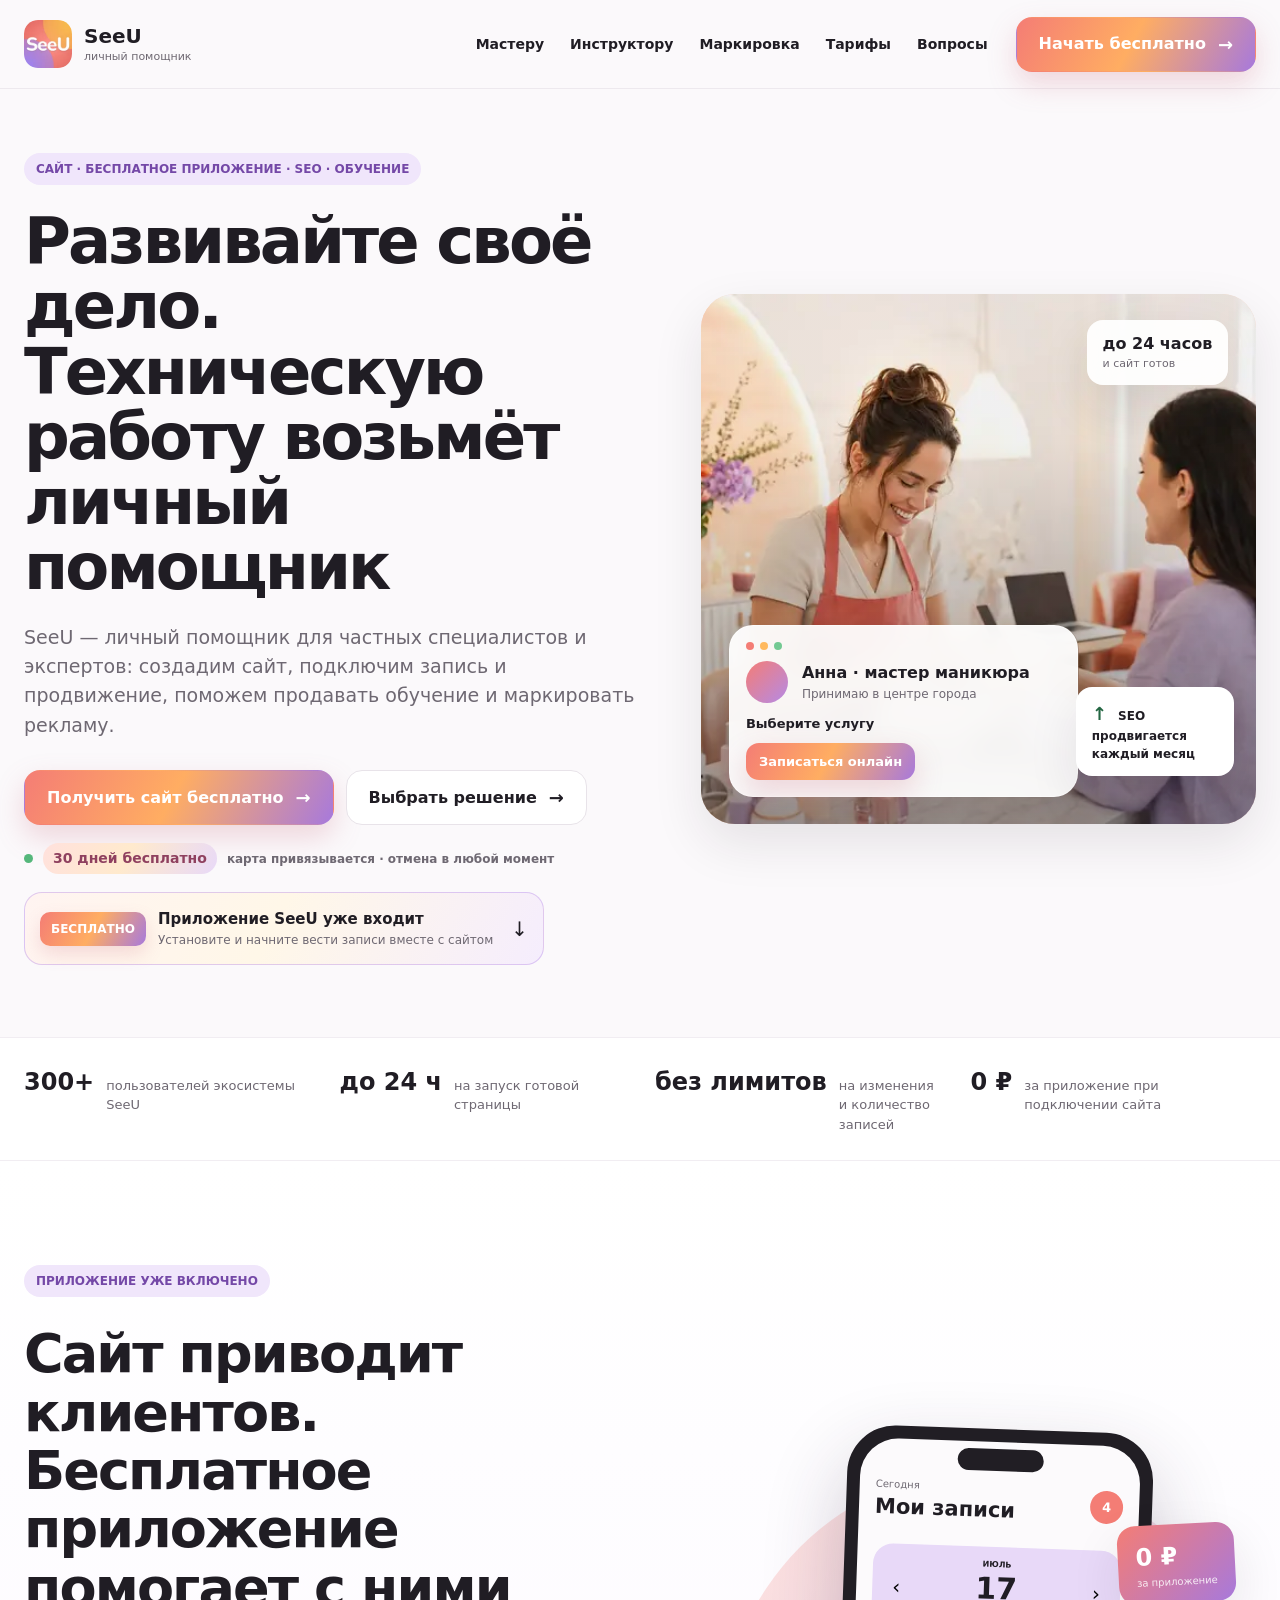
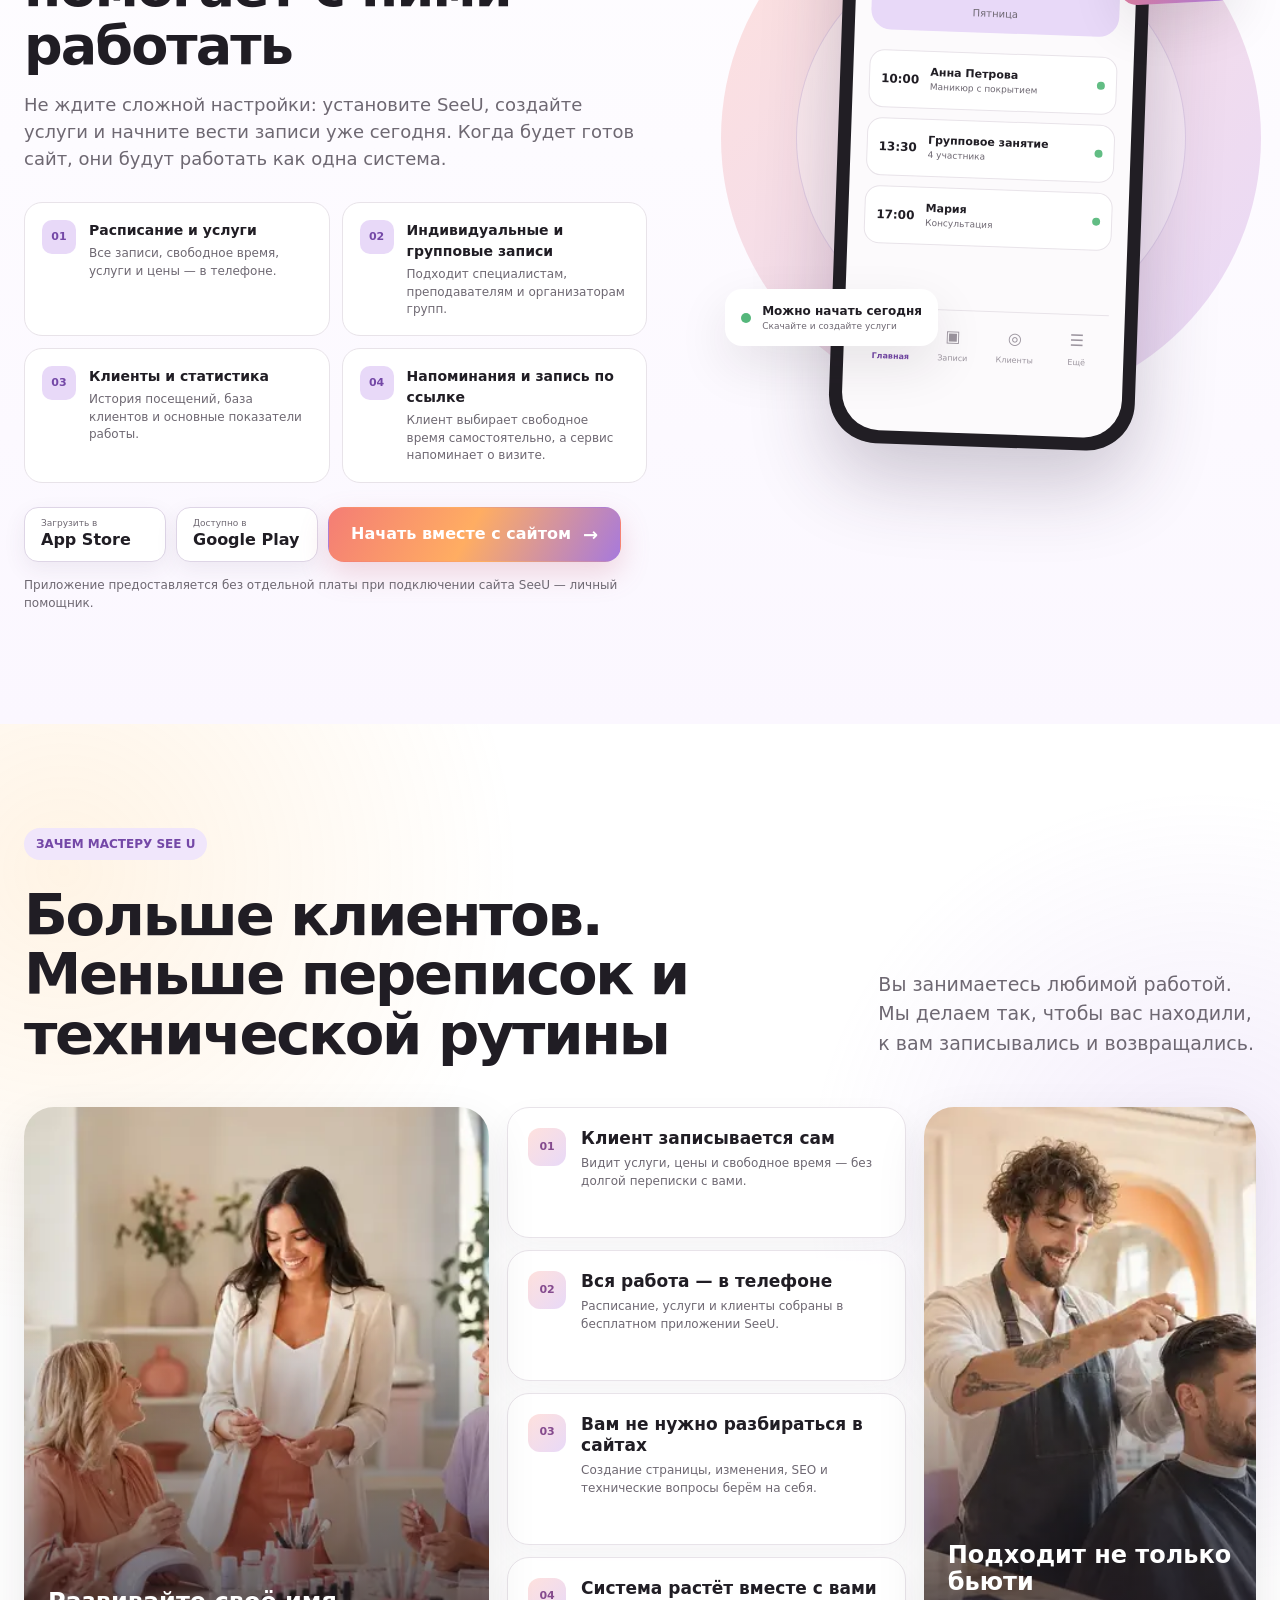
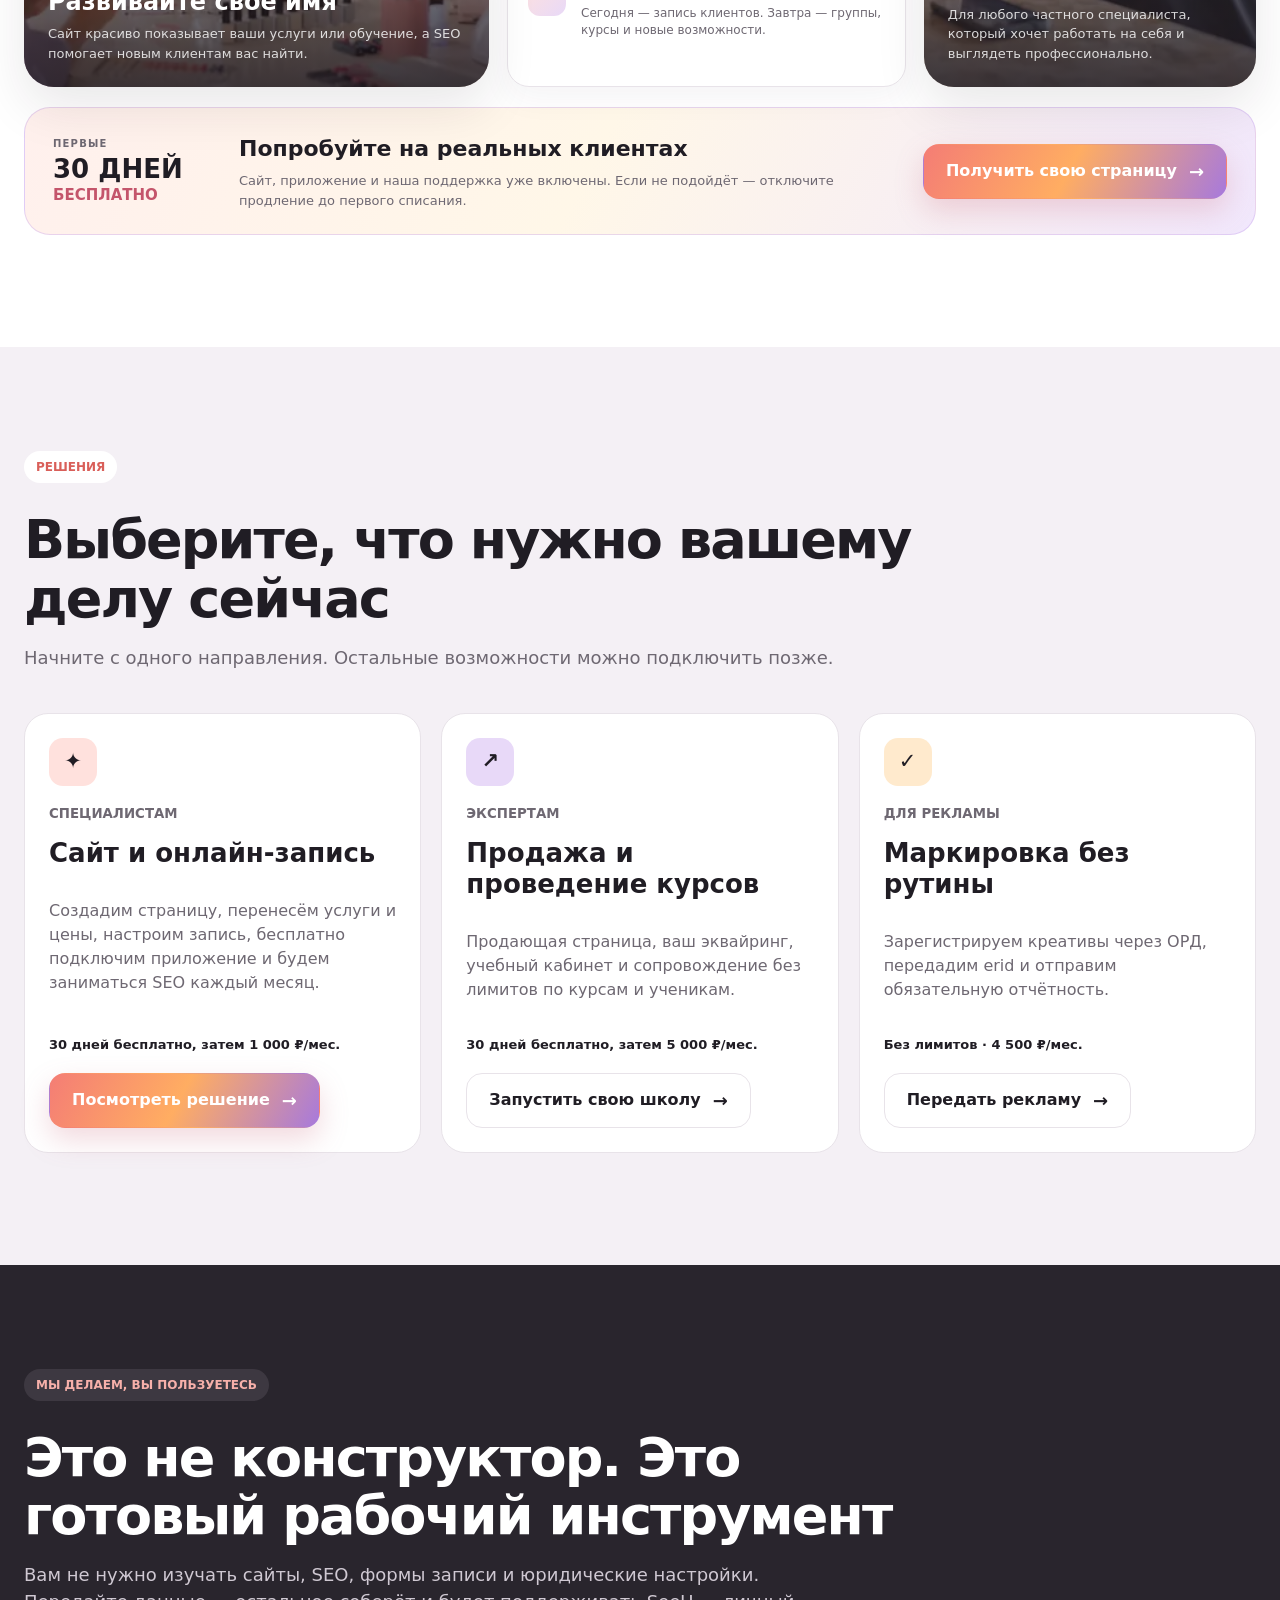
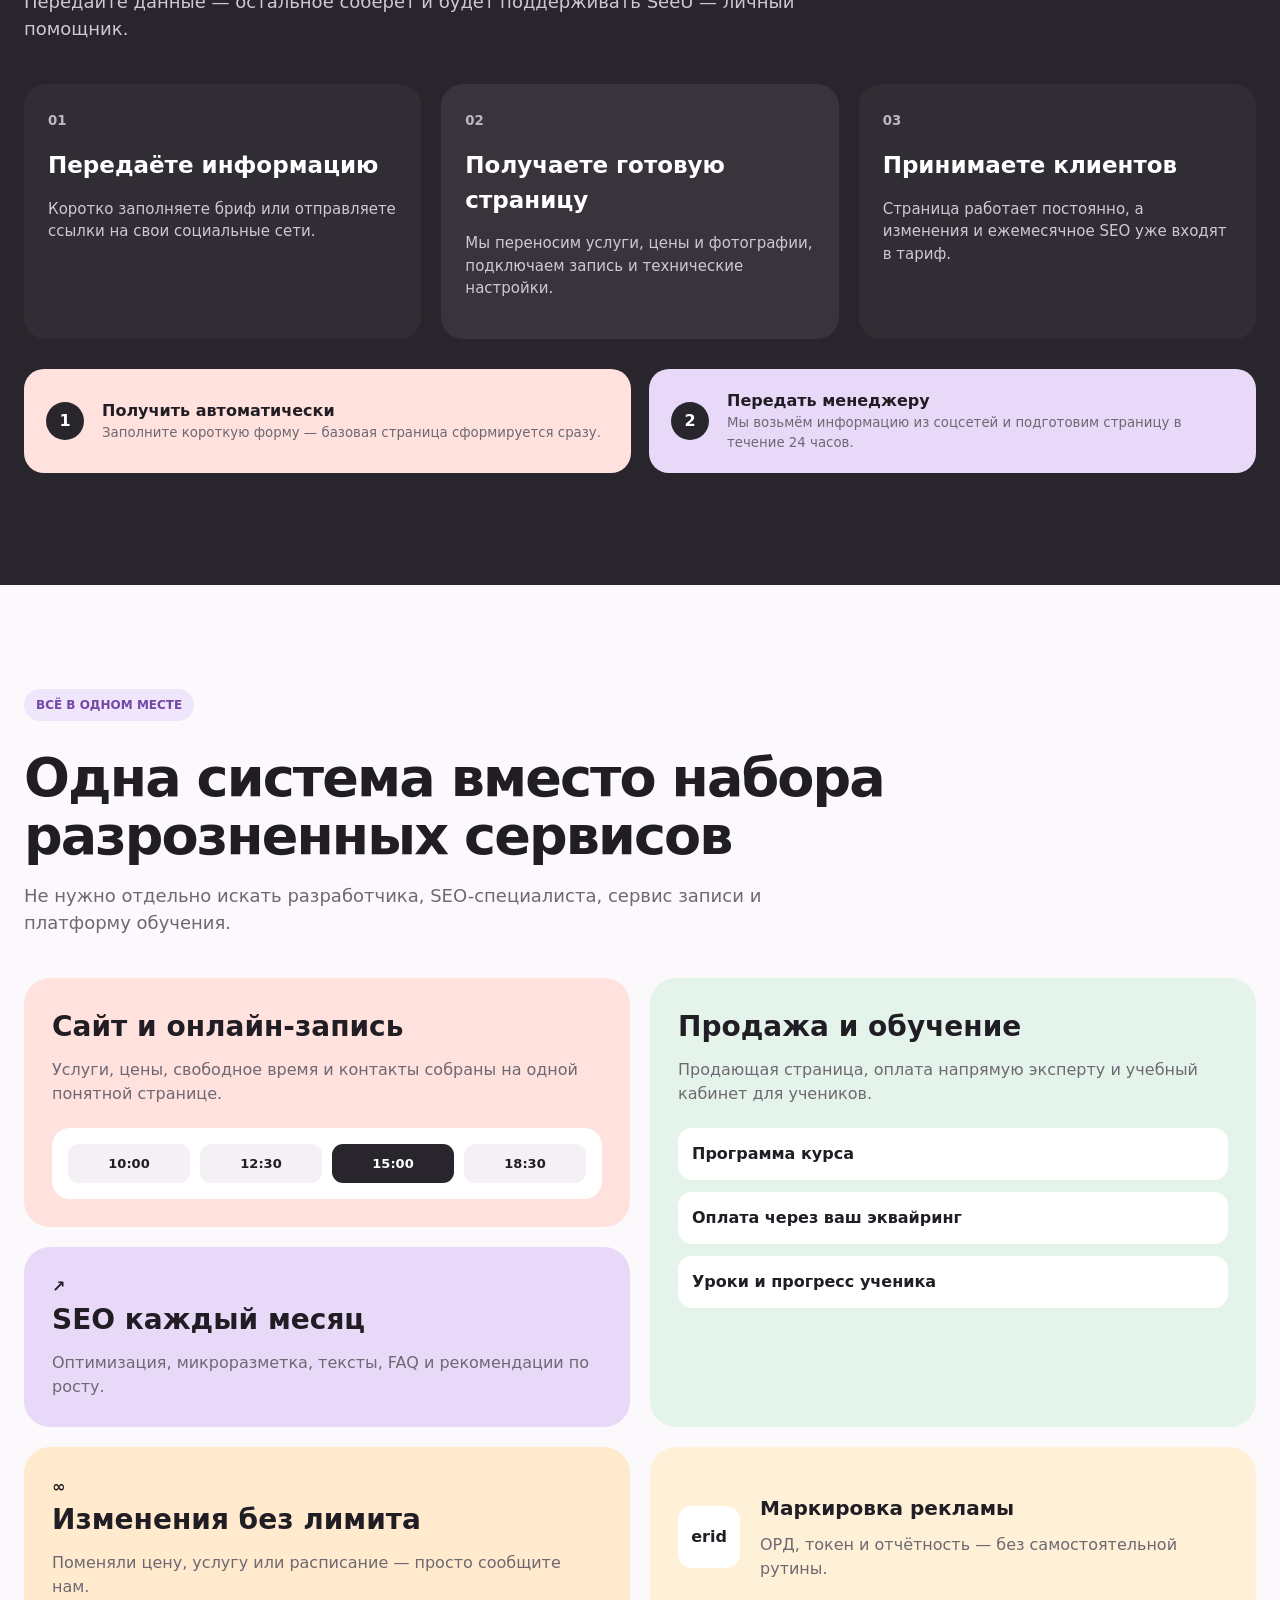
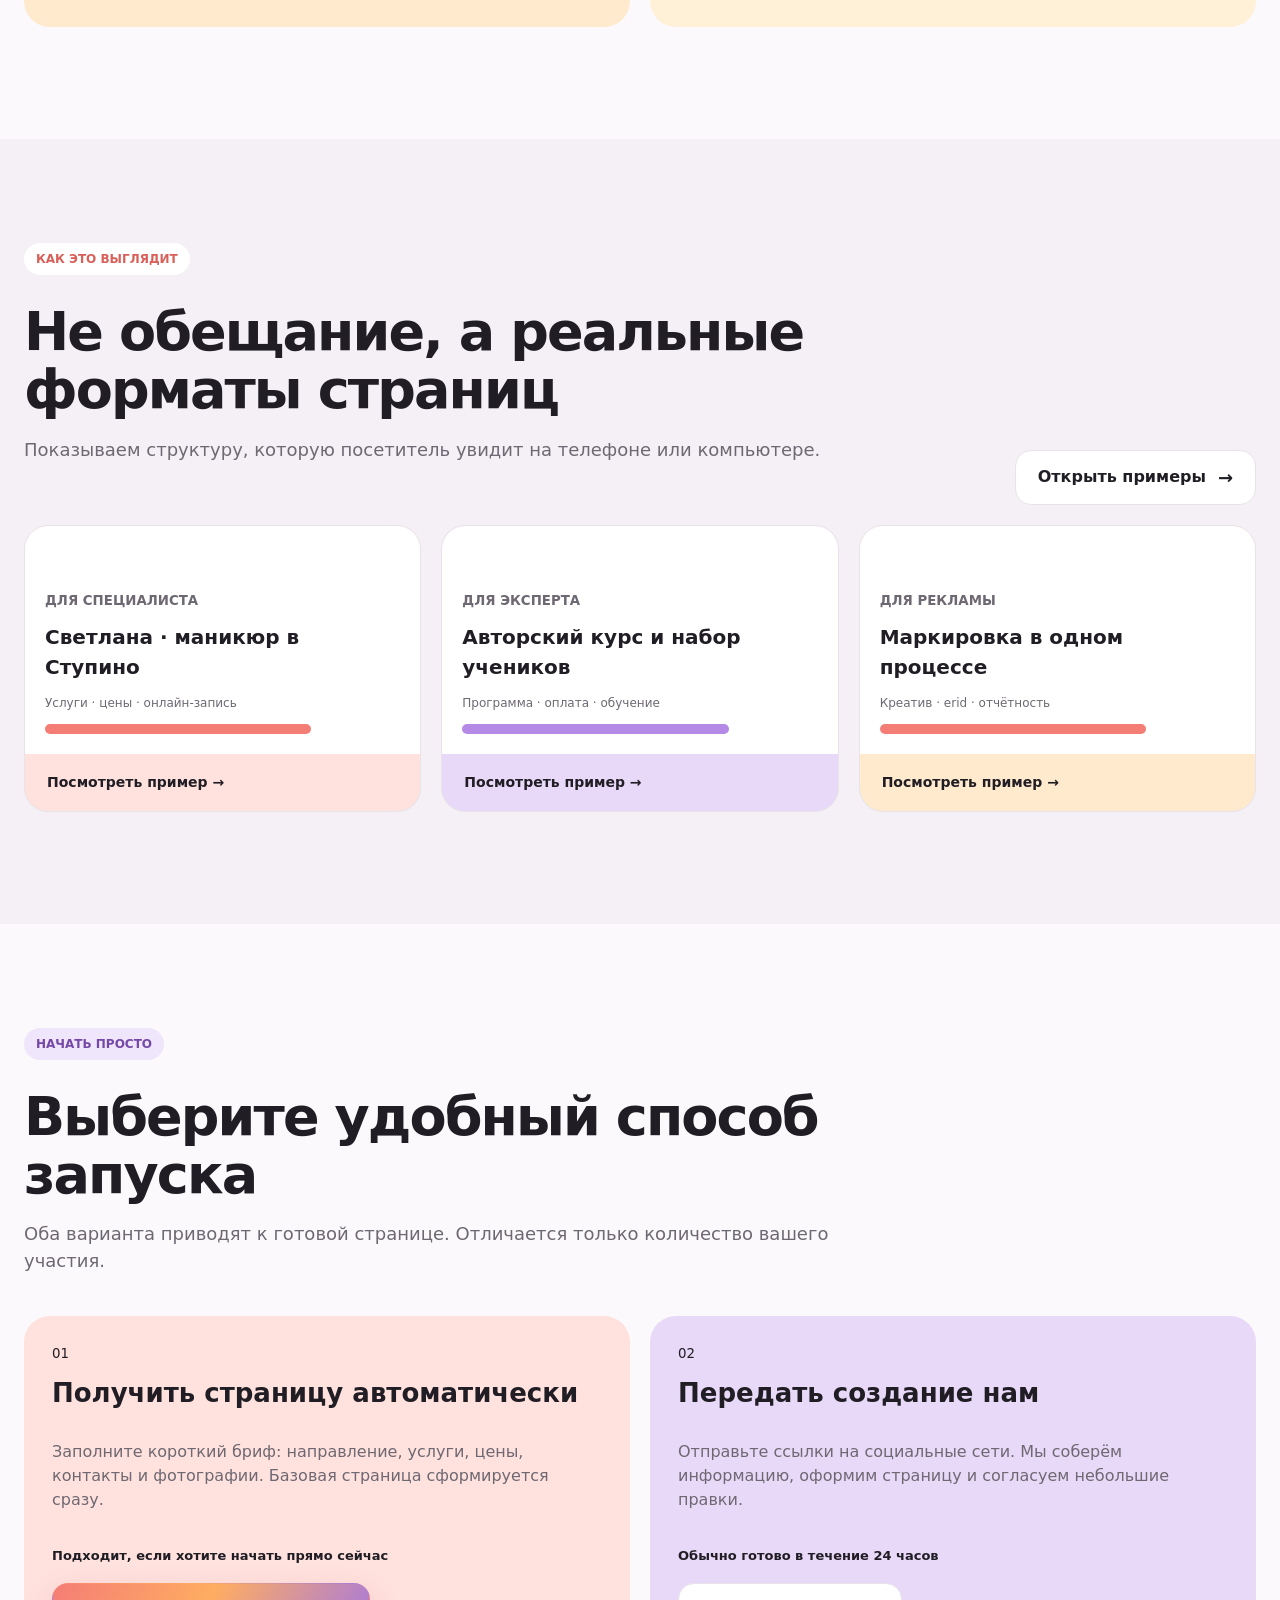
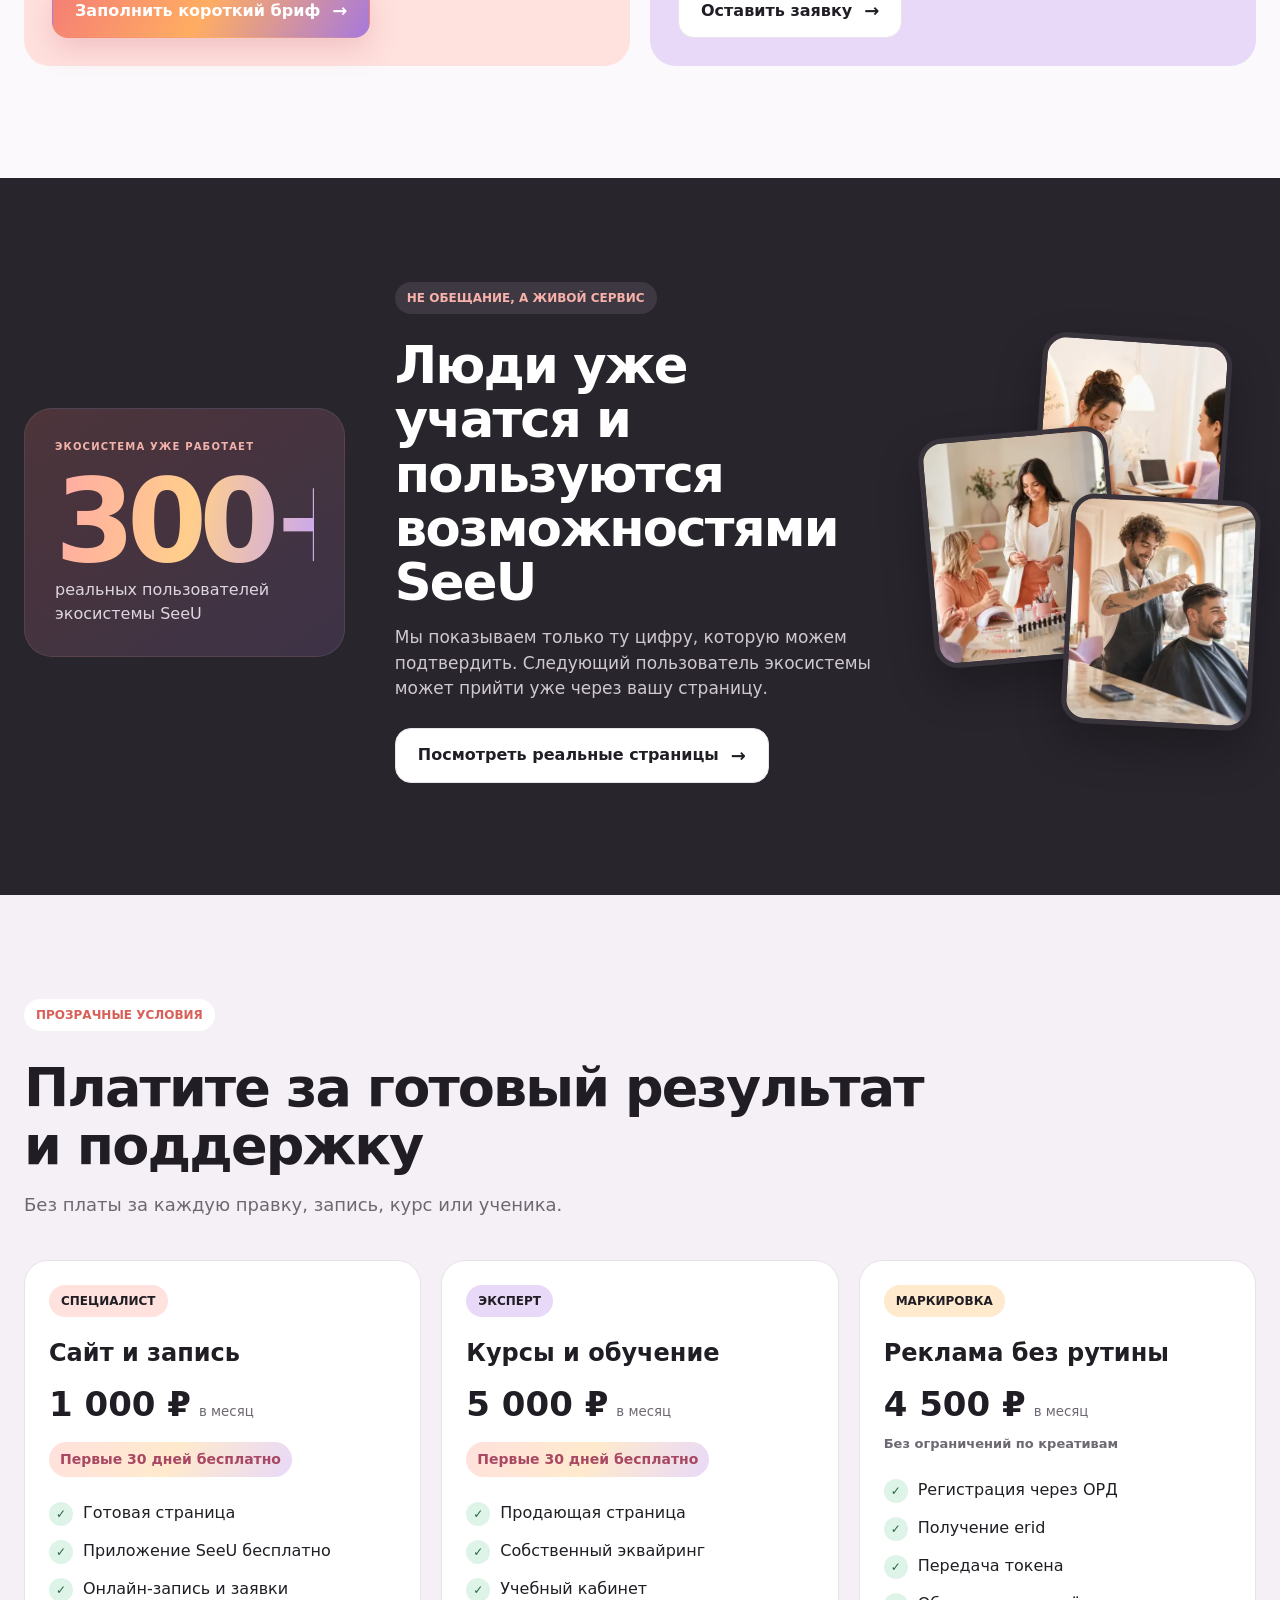
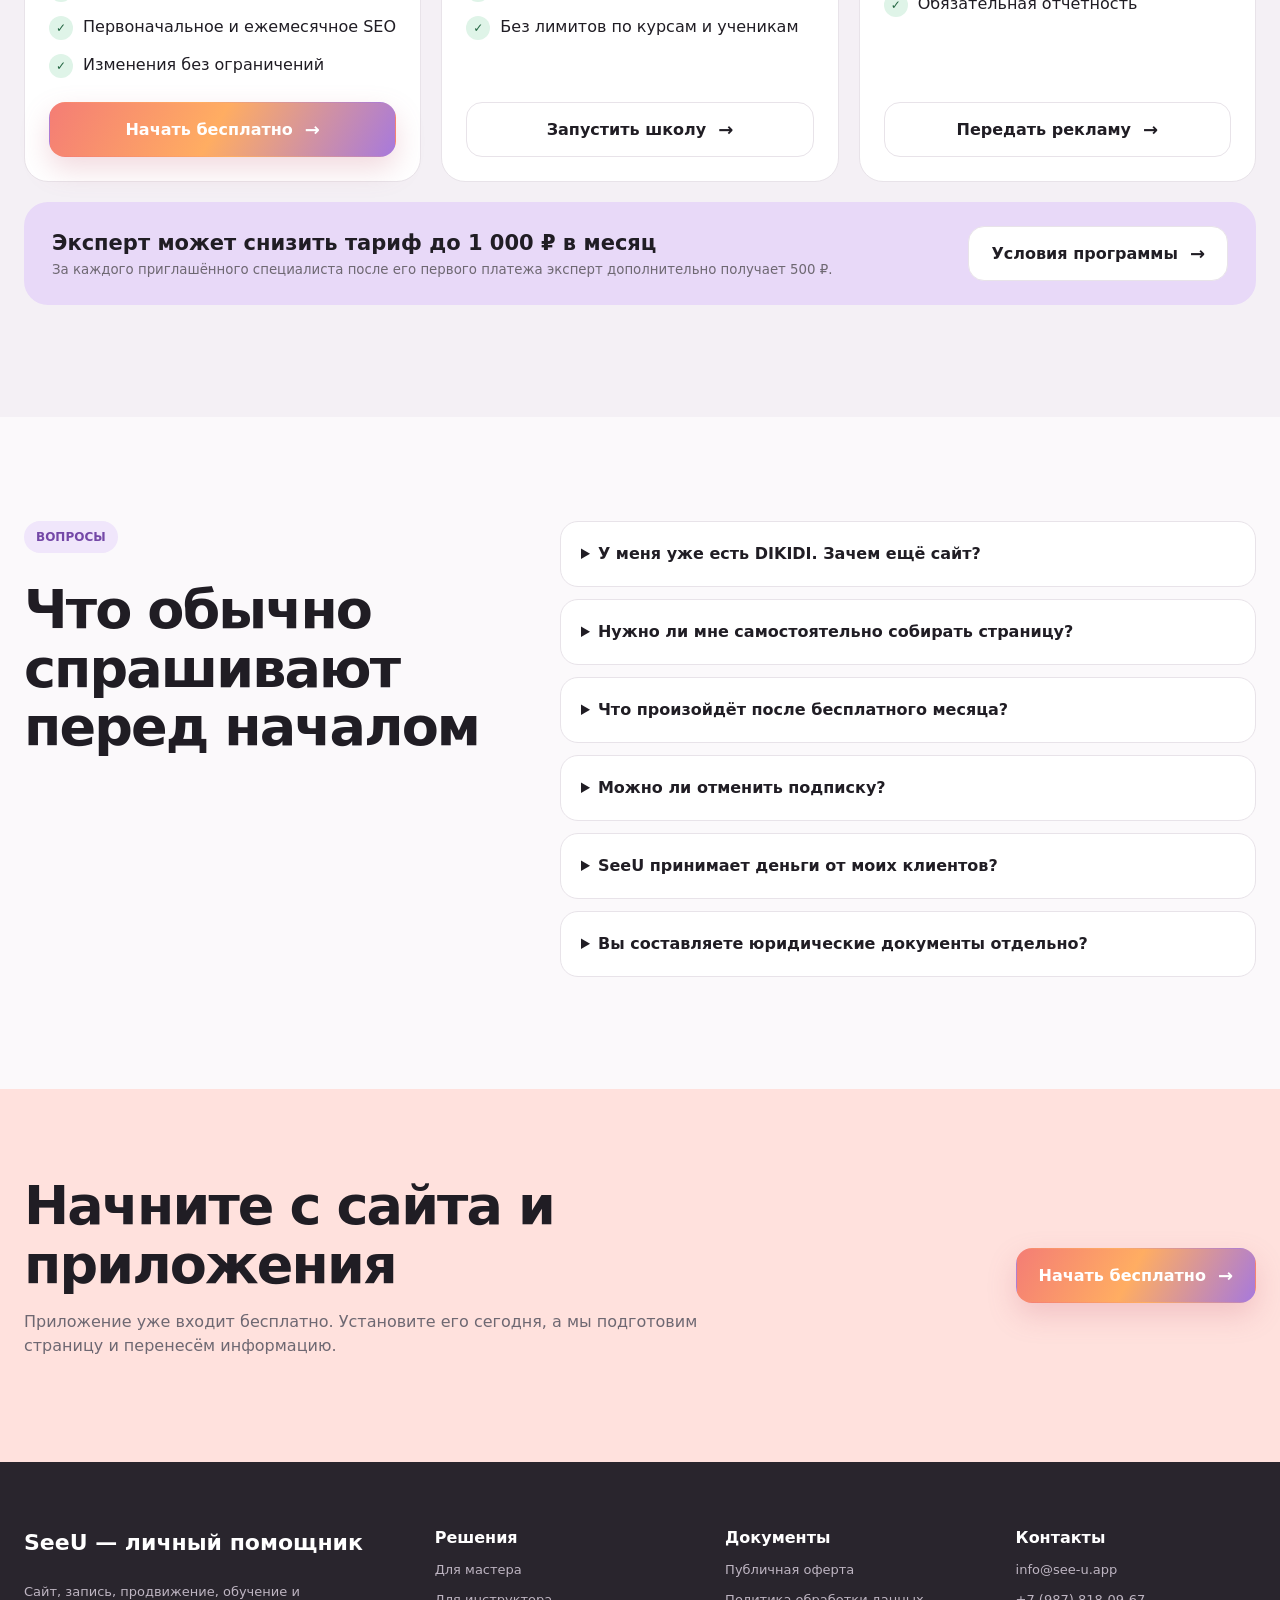
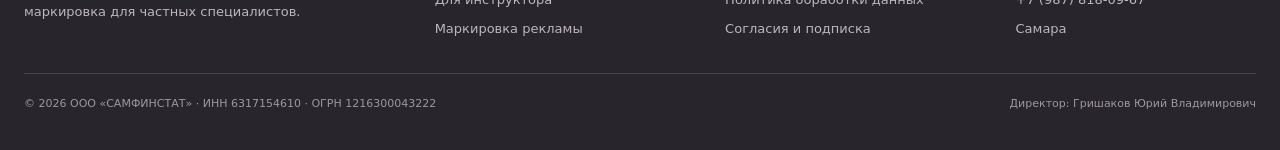
==== index.html @ ea45eb04 "Fix UTF-8 decoding on homepage" ====
<!doctype html>
<html lang="ru">
<head>
  <meta charset="utf-8">
  <meta name="viewport" content="width=device-width,initial-scale=1">
  <title>SeeU — личный помощник</title>
</head>
<body>
  <script>window.SEEU_PAGE_B64 = '';</script>
  <script src="page-chunks/index.part1.js"></script>
  <script src="page-chunks/index.part2.js"></script>
  <script src="page-chunks/index.part3.js"></script>
  <script>
    const binary = atob(window.SEEU_PAGE_B64);
    const bytes = Uint8Array.from(binary, char => char.charCodeAt(0));
    const html = new TextDecoder('utf-8').decode(bytes);
    document.open();
    document.write(html);
    document.close();
  </script>
</body>
</html>
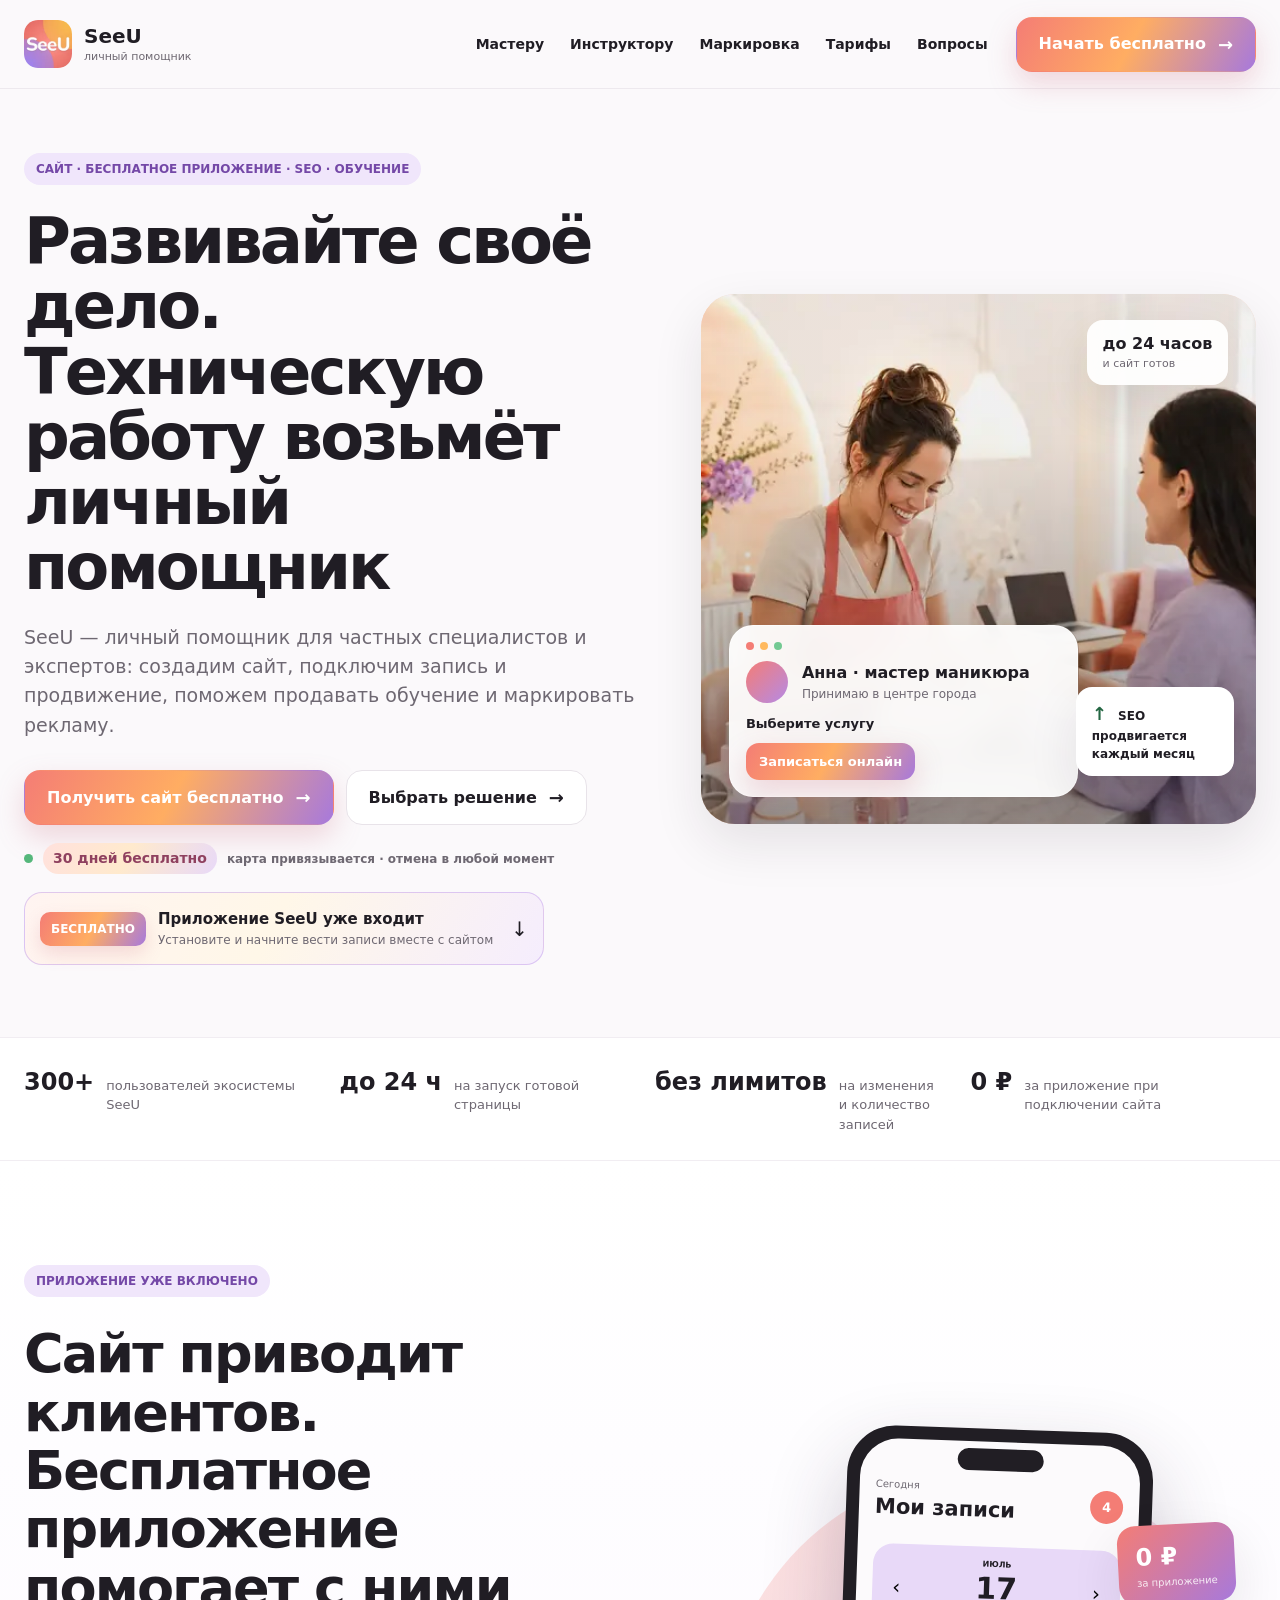
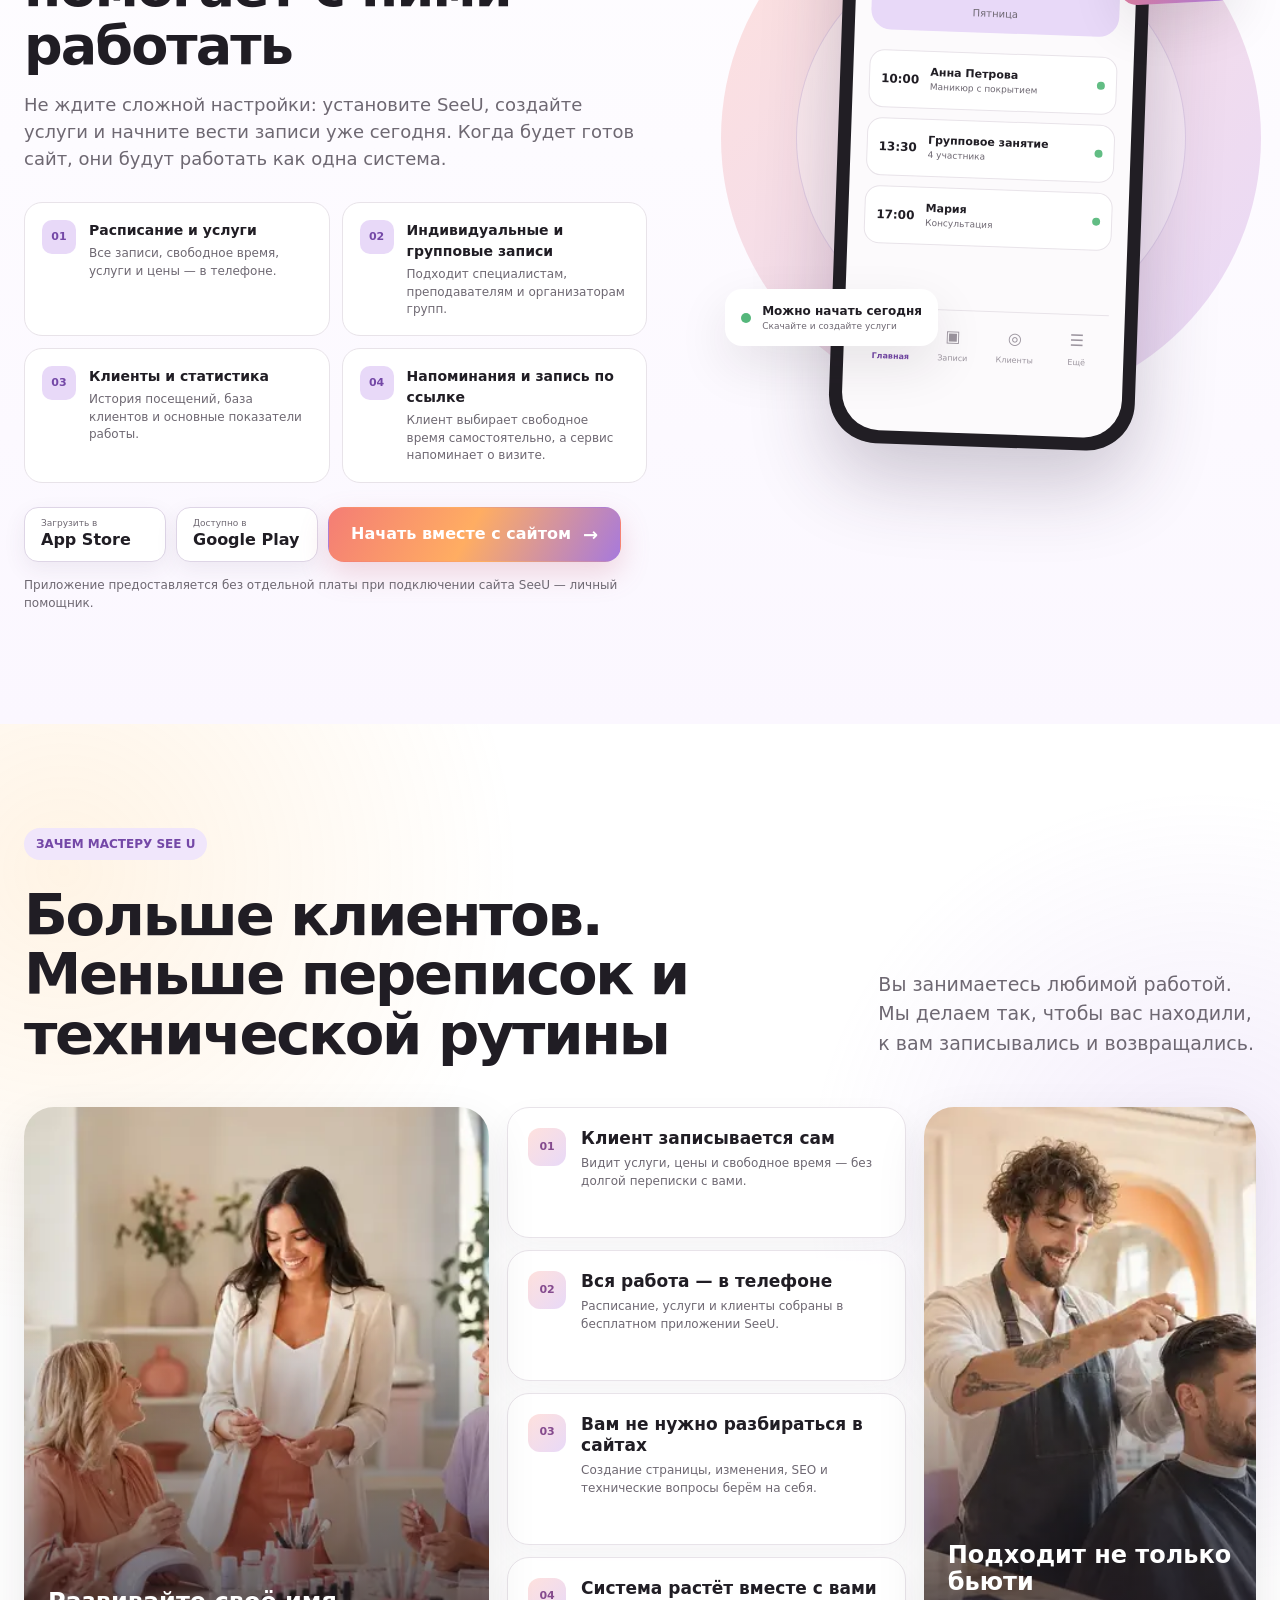
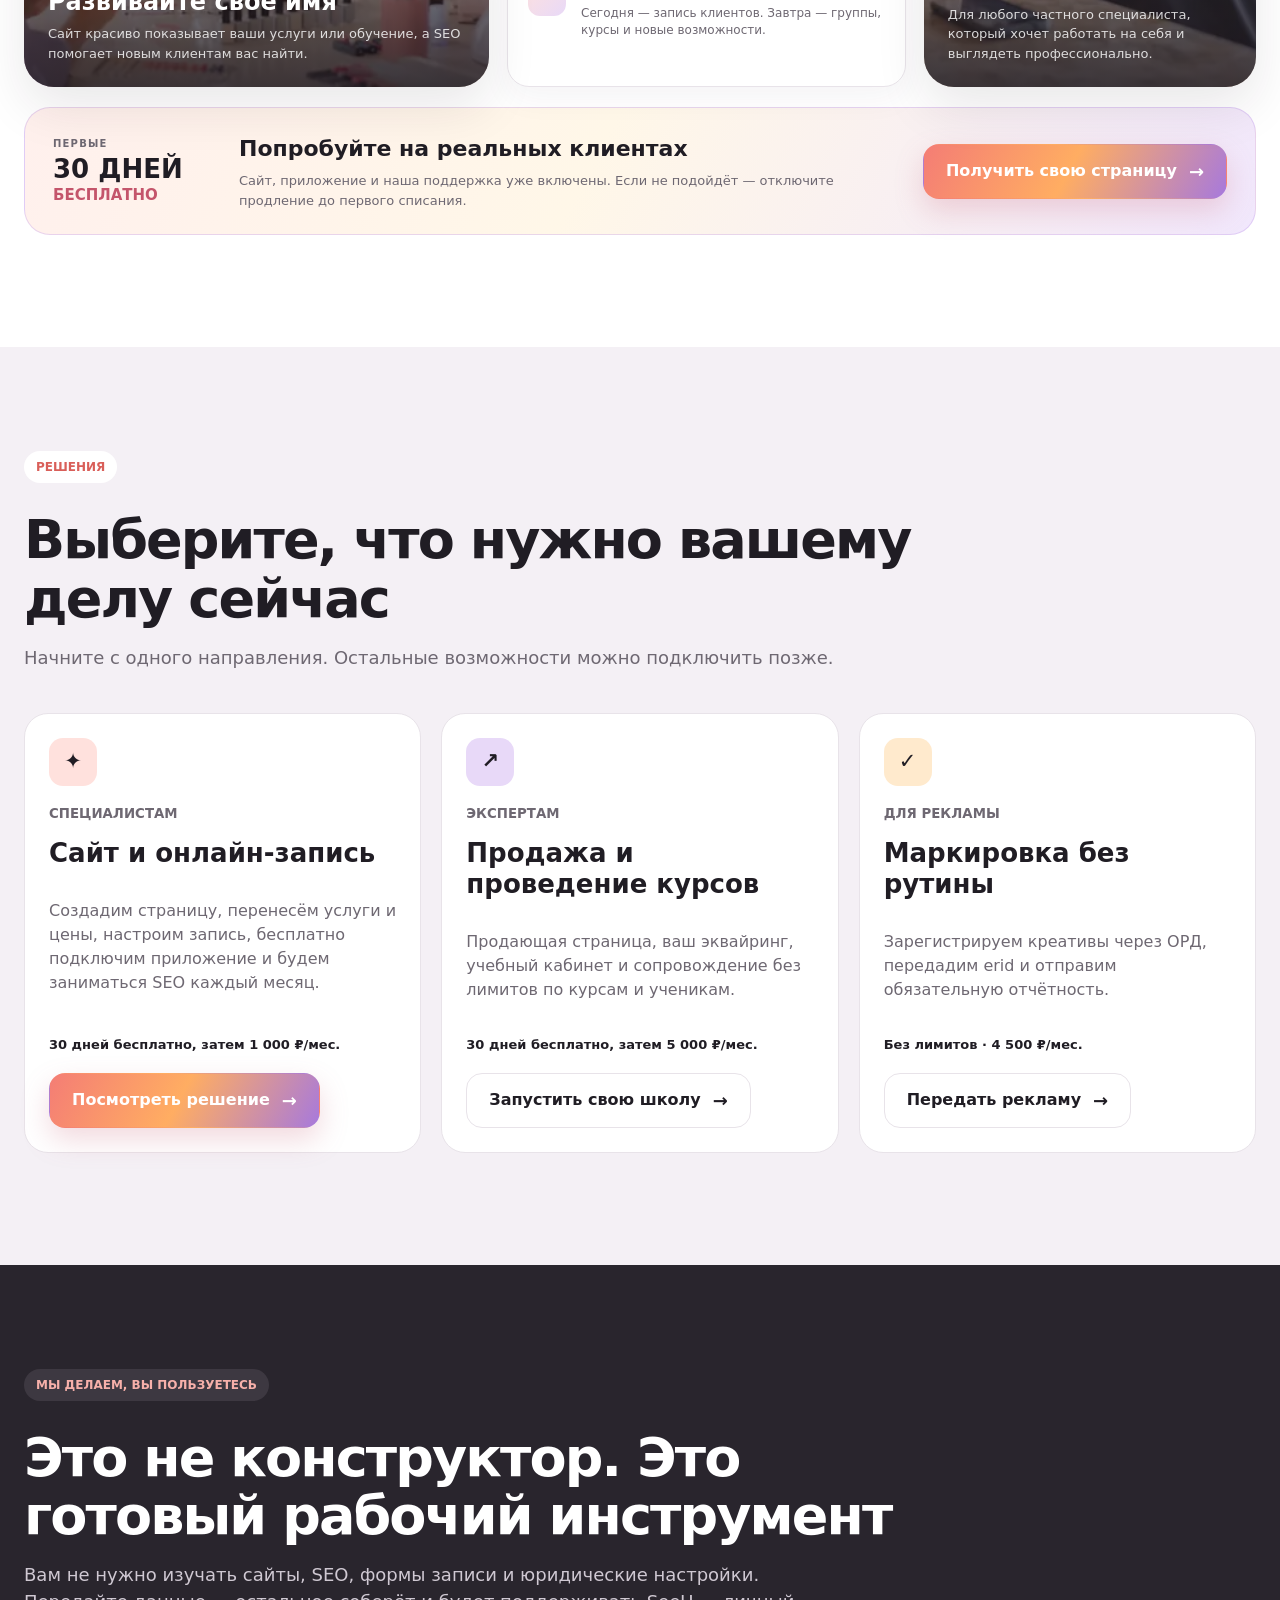
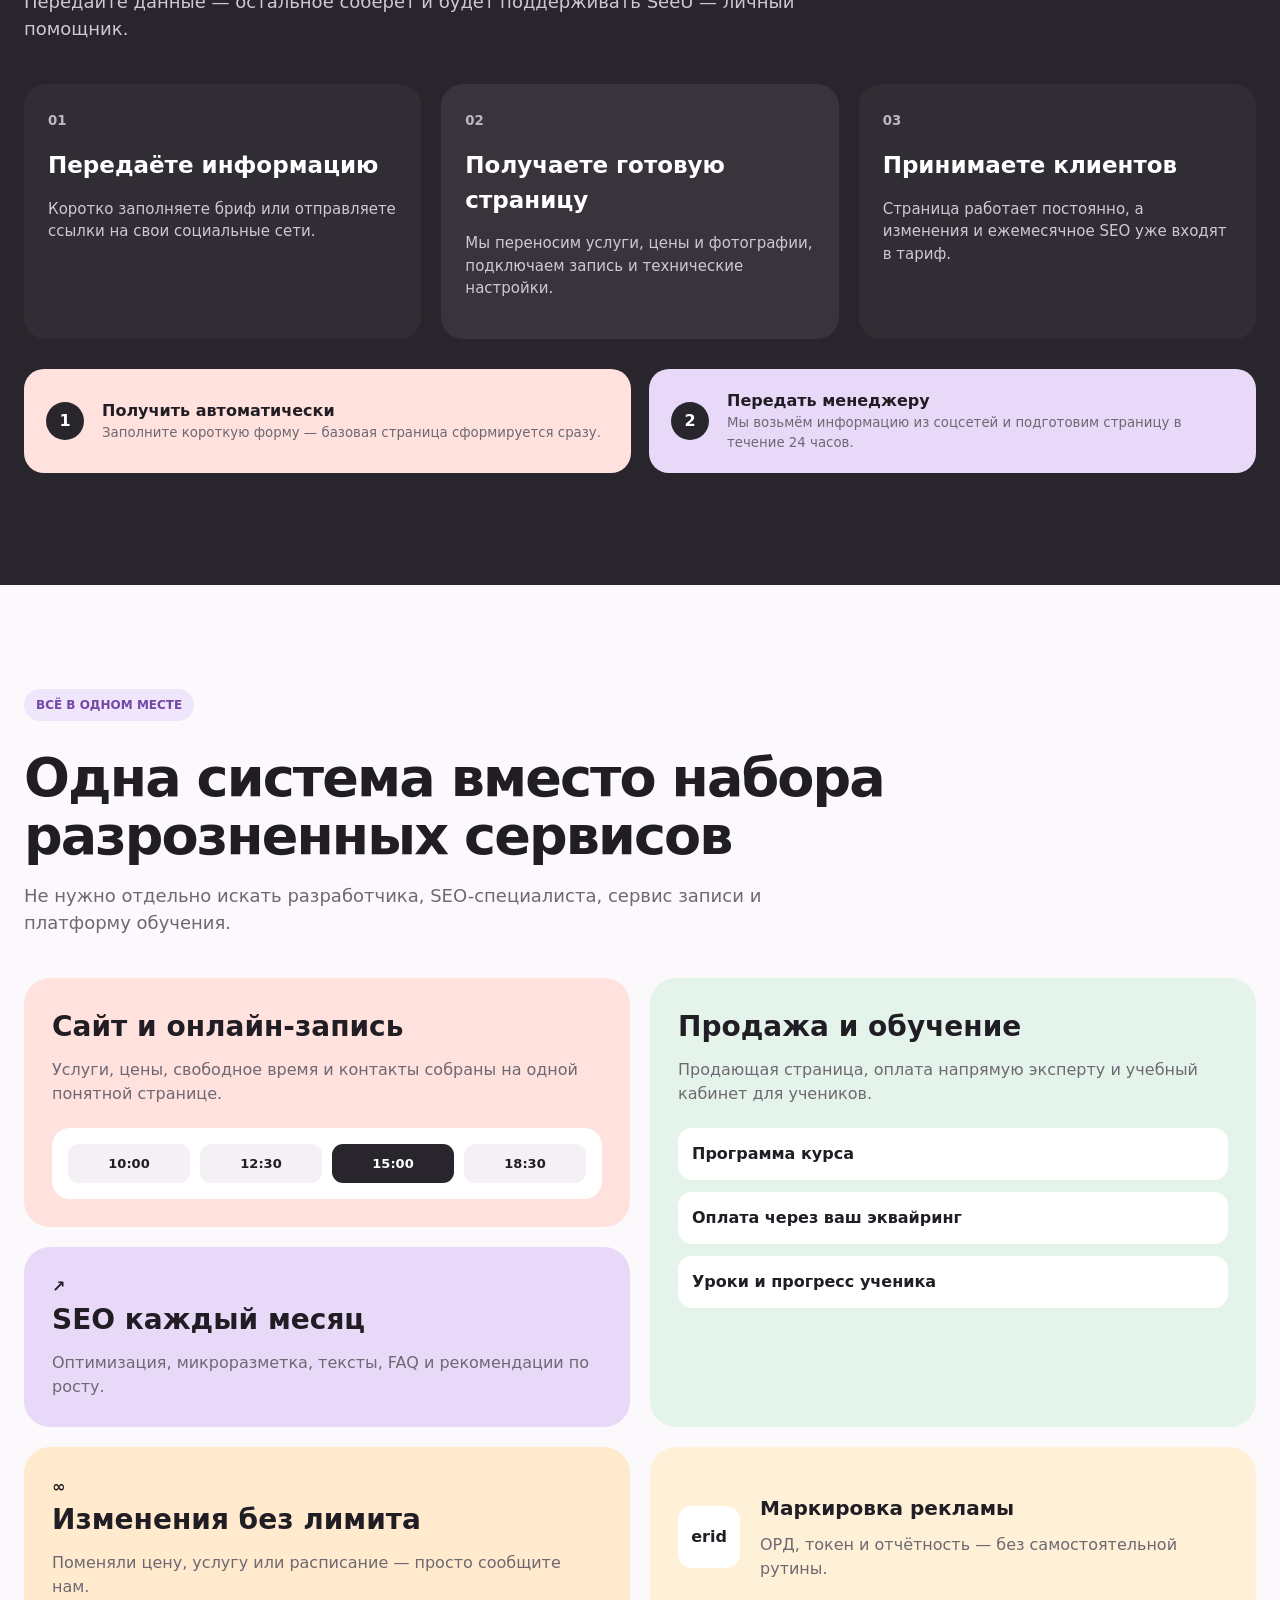
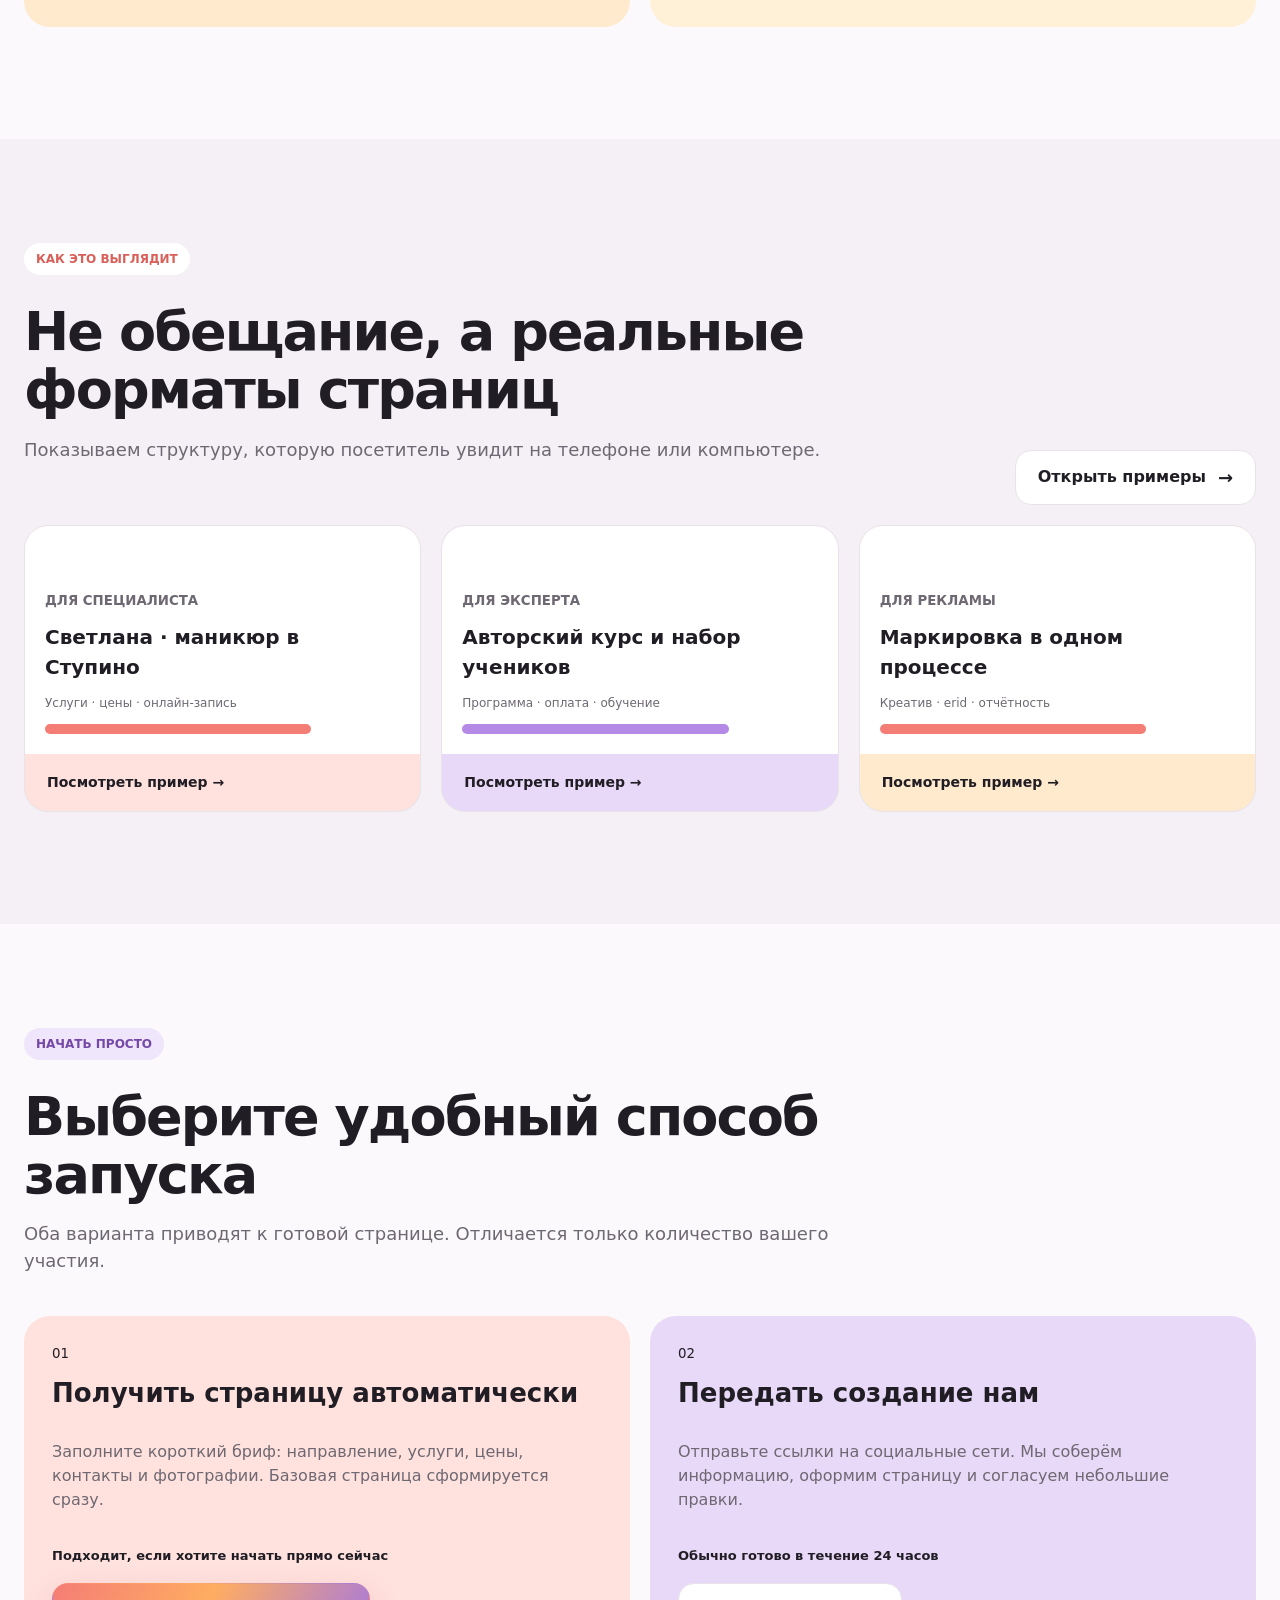
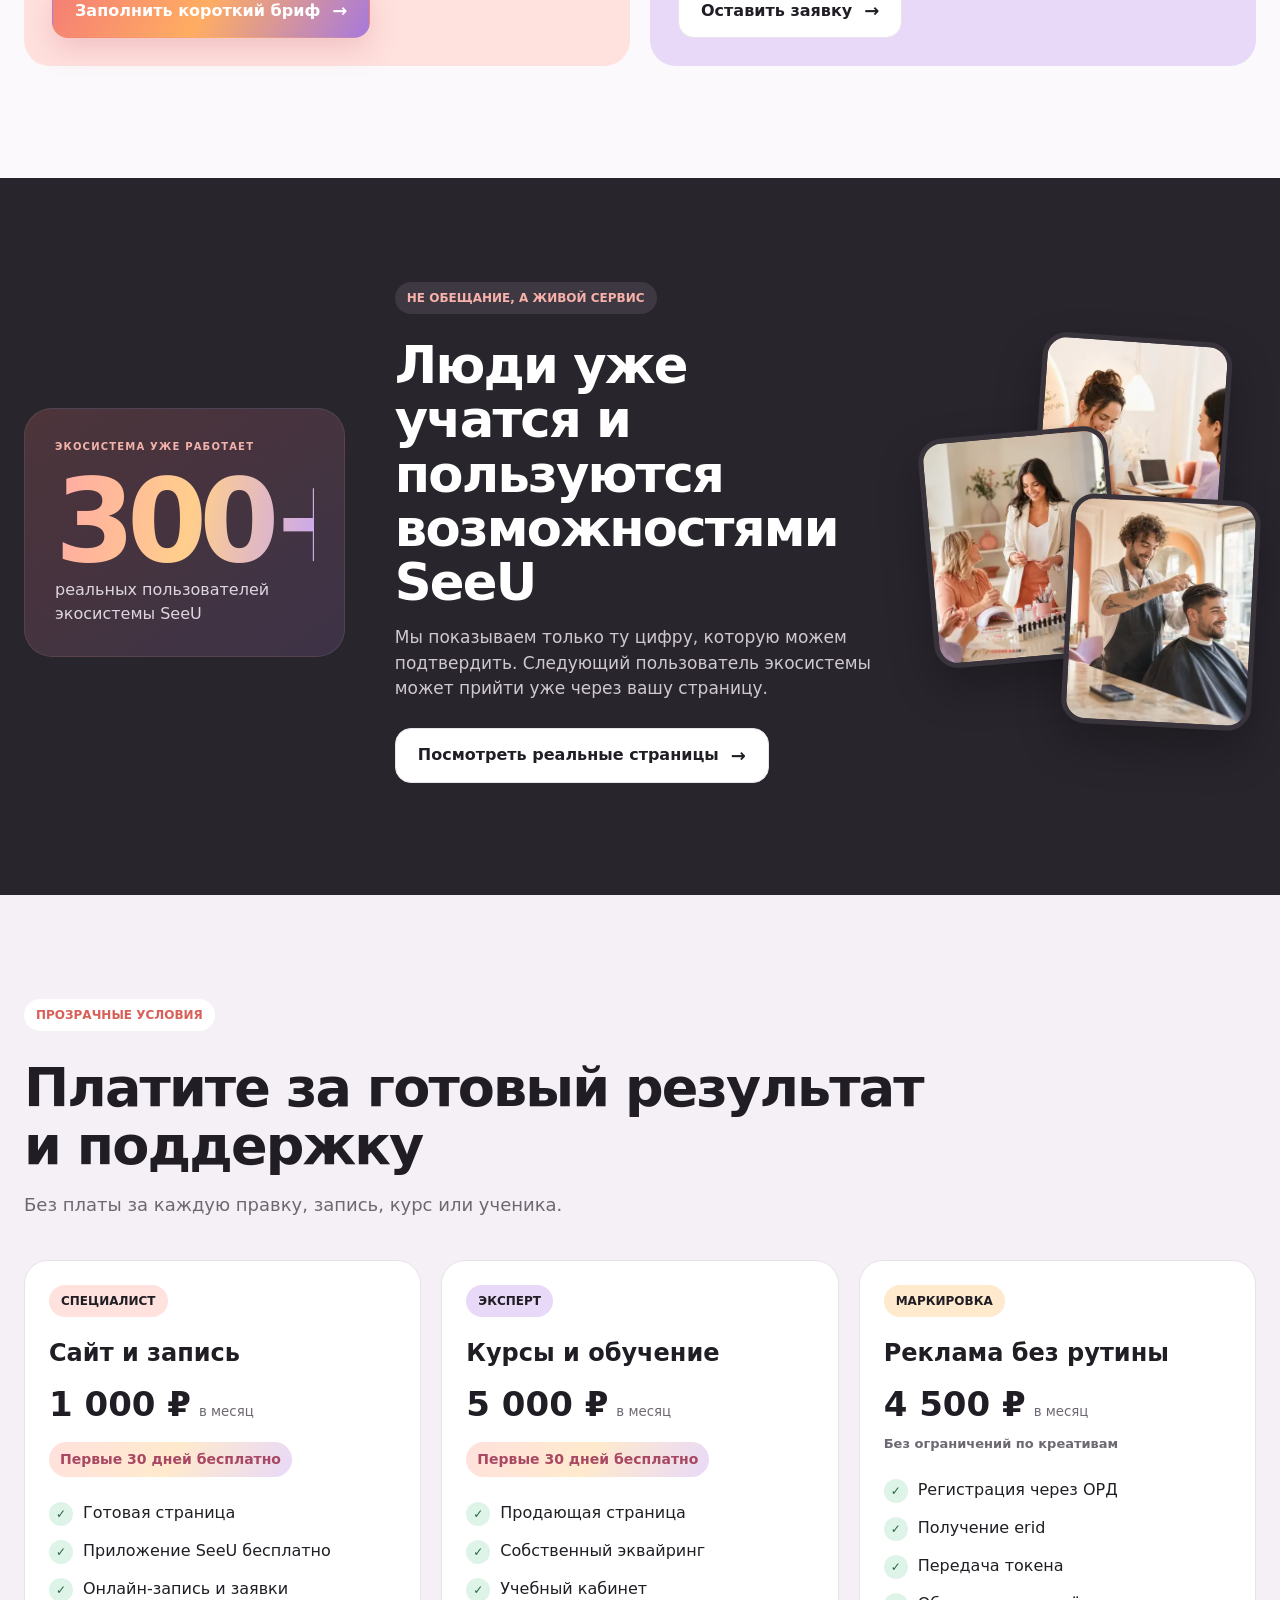
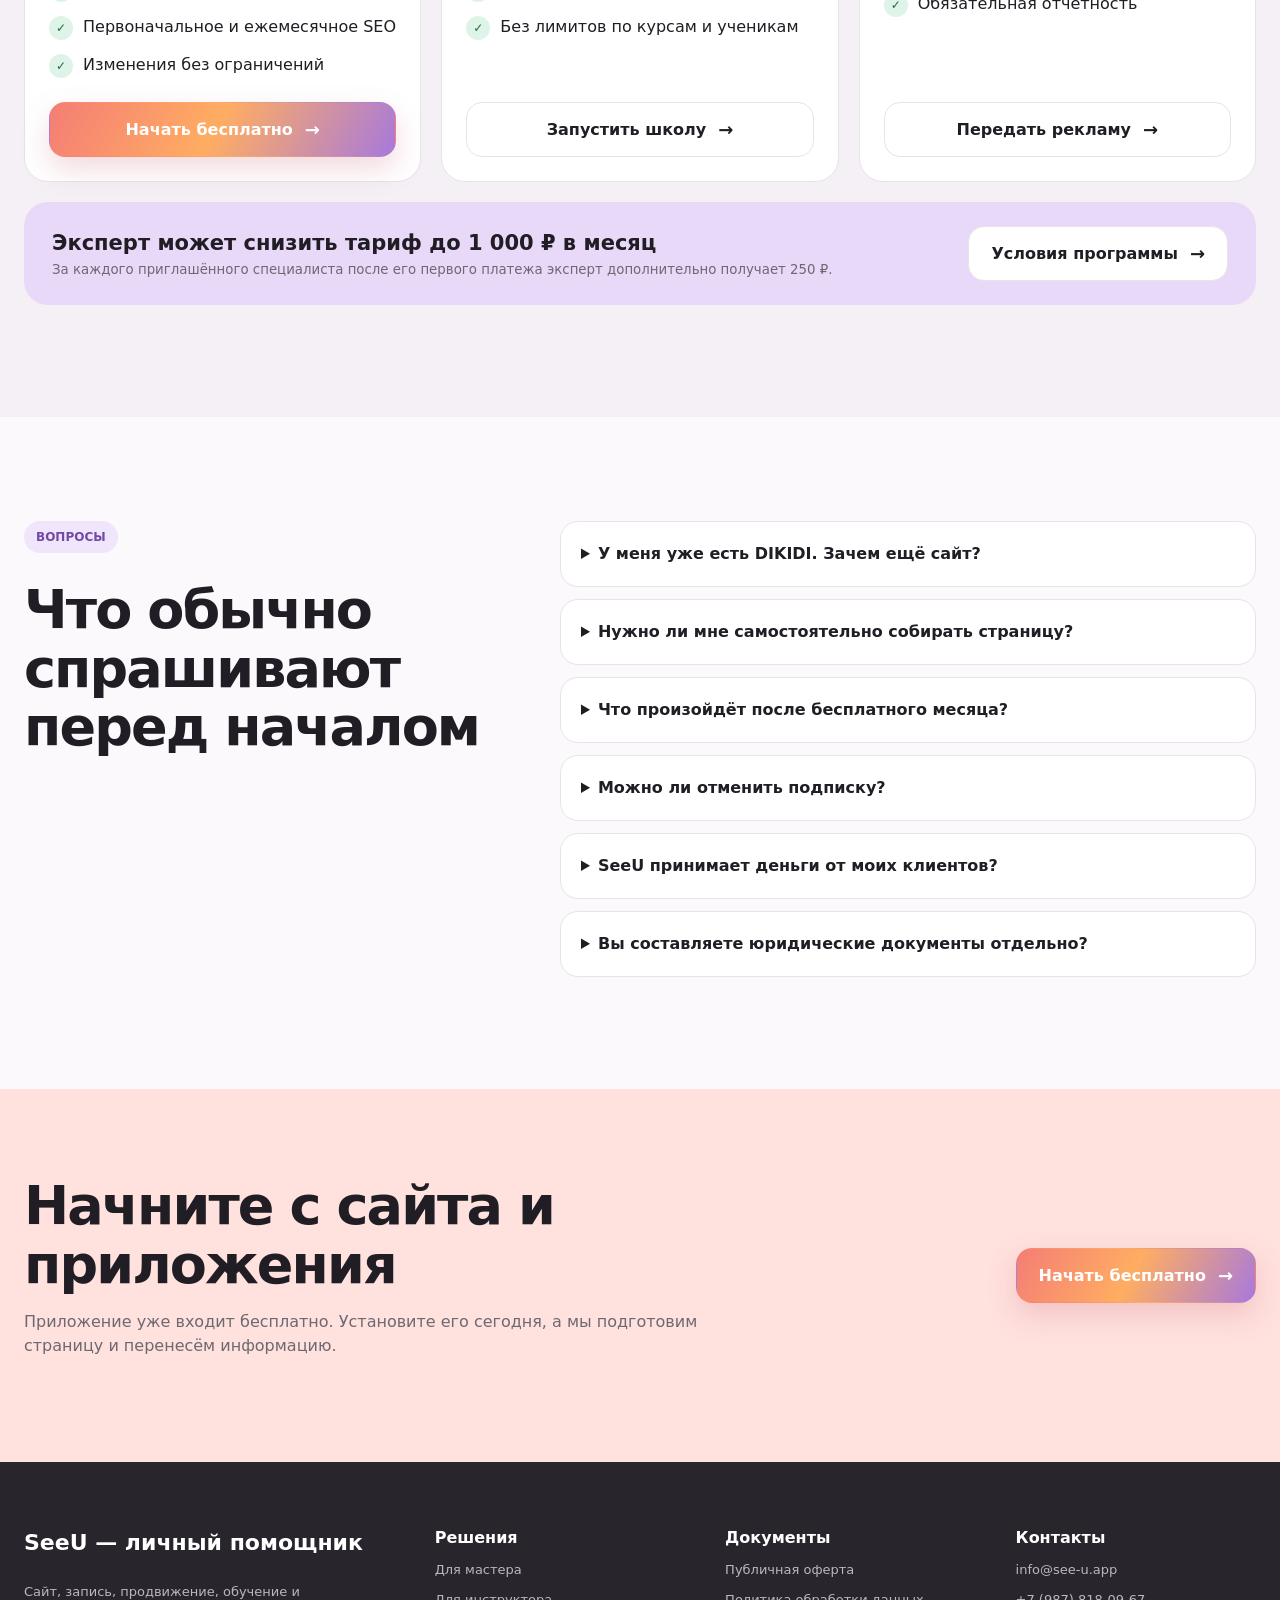
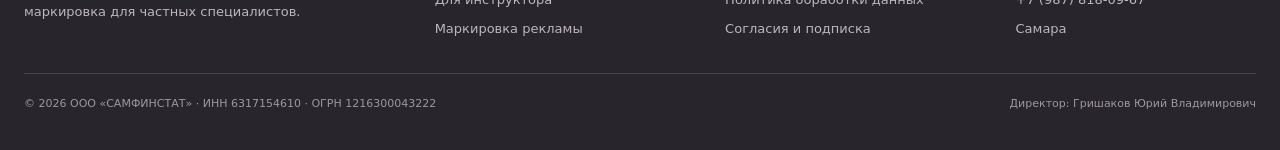
==== commit 65532d89: "Replace encoded scripts with standard static files" ====
--- a/index.html
+++ b/index.html
@@ -1,22 +1 @@
-<!doctype html>
-<html lang="ru">
-<head>
-  <meta charset="utf-8">
-  <meta name="viewport" content="width=device-width,initial-scale=1">
-  <title>SeeU — личный помощник</title>
-</head>
-<body>
-  <script>window.SEEU_PAGE_B64 = '';</script>
-  <script src="page-chunks/index.part1.js"></script>
-  <script src="page-chunks/index.part2.js"></script>
-  <script src="page-chunks/index.part3.js"></script>
-  <script>
-    const binary = atob(window.SEEU_PAGE_B64);
-    const bytes = Uint8Array.from(binary, char => char.charCodeAt(0));
-    const html = new TextDecoder('utf-8').decode(bytes);
-    document.open();
-    document.write(html);
-    document.close();
-  </script>
-</body>
-</html>
+<!DOCTYPE html><html lang="ru"><meta charset="utf-8"><meta content="width=device-width,initial-scale=1" name="viewport"><meta content="SeeU — личный помощник для частных специалистов и экспертов: сайт, бесплатное приложение, онлайн-запись, SEO, обучение и маркировка рекламы." name="description"><title>SeeU — личный помощник</title><link href="styles.css" rel="stylesheet"><link href="app.css" rel="stylesheet"><header class="site-header"><div class="container header-inner"><a href="#top" class="brand" aria-label="SeeU — личный помощник"><img alt="" src="assets/seeu-logo.webp" height="48" width="48"><span><strong>SeeU</strong><small>личный помощник</small></span></a><button type="button" class="menu-toggle" aria-controls="main-nav" aria-expanded="false">Меню</button><nav aria-label="Главное меню" class="main-nav" id="main-nav"><a href="master.html">Мастеру</a><a href="instructor.html">Инструктору</a><a href="marking.html">Маркировка</a><a href="#pricing">Тарифы</a><a href="#faq">Вопросы</a></nav><button type="button" class="button button-dark header-cta" data-open-brief>Начать бесплатно <span>→</span></button></div></header><main id="top"><section class="hero"><div class="container hero-grid"><div class="hero-copy"><p class="eyebrow eyebrow-lilac">САЙТ · БЕСПЛАТНОЕ ПРИЛОЖЕНИЕ · SEO · ОБУЧЕНИЕ<h1>Развивайте своё дело. Техническую работу возьмёт личный помощник</h1><p class="lead">SeeU — личный помощник для частных специалистов и экспертов: создадим сайт, подключим запись и продвижение, поможем продавать обучение и маркировать рекламу.<div class="button-row"><button type="button" class="button button-dark" data-open-brief>Получить сайт бесплатно <span>→</span></button><a href="#solutions" class="button button-light">Выбрать решение <span>→</span></a></div><p class="trial-note"><i></i><strong>30 дней бесплатно</strong><span>карта привязывается · отмена в любой момент</span></p><a href="#app" class="app-included"><b>Бесплатно</b><span><strong>Приложение SeeU уже входит</strong><small>Установите и начните вести записи вместе с сайтом</small></span><em>↓</em></a></div><div class="hero-visual" aria-label="Мастер работает с клиентом, пока SeeU помогает с записью и продвижением" role="img"><img alt="Мастер маникюра работает с клиенткой в светлой студии" src="assets/lifestyle-nail-master.webp" class="hero-lifestyle"><div class="speed-badge"><strong>до 24 часов</strong><span>и сайт готов</span></div><div class="browser-card"><div class="browser-dots"><i></i><i></i><i></i></div><div class="profile-line"><div class="avatar"></div><div><strong>Анна · мастер маникюра</strong><span>Принимаю в центре города</span></div></div><p class="mini-title">Выберите услугу<div class="service-row selected"><span><strong>Маникюр с покрытием</strong><small>2 300 ₽ · 2 часа</small></span><b>Выбрано</b></div><div class="service-row"><span><strong>Снятие + маникюр</strong><small>1 400 ₽ · 1,5 часа</small></span><b>＋</b></div><div class="service-row"><span><strong>Укрепление ногтей</strong><small>700 ₽ · 30 минут</small></span><b>＋</b></div><span class="mock-button">Записаться онлайн</span></div><div class="seo-badge"><b>↑</b> SEO продвигается каждый месяц</div></div></div></section><section class="proof-strip" aria-label="Факты о сервисе"><div class="container proof-grid"><p><strong>300+</strong><span>пользователей экосистемы SeeU</span><p><strong>до 24 ч</strong><span>на запуск готовой страницы</span><p><strong>без лимитов</strong><span>на изменения и количество записей</span><p><strong>0 ₽</strong><span>за приложение при подключении сайта</span></div></section><section class="section app-section" id="app"><div class="container app-grid"><div class="app-copy"><p class="eyebrow eyebrow-lilac">ПРИЛОЖЕНИЕ УЖЕ ВКЛЮЧЕНО<div class="section-heading"><h2>Сайт приводит клиентов. Бесплатное приложение помогает с ними работать</h2><p>Не ждите сложной настройки: установите SeeU, создайте услуги и начните вести записи уже сегодня. Когда будет готов сайт, они будут работать как одна система.</div><div class="app-benefits"><article><b>01</b><span><strong>Расписание и услуги</strong><small>Все записи, свободное время, услуги и цены — в телефоне.</small></span></article><article><b>02</b><span><strong>Индивидуальные и групповые записи</strong><small>Подходит специалистам, преподавателям и организаторам групп.</small></span></article><article><b>03</b><span><strong>Клиенты и статистика</strong><small>История посещений, база клиентов и основные показатели работы.</small></span></article><article><b>04</b><span><strong>Напоминания и запись по ссылке</strong><small>Клиент выбирает свободное время самостоятельно, а сервис напоминает о визите.</small></span></article></div><div class="app-actions"><a href="https://apps.apple.com/ru/app/seeu-%D0%BB%D0%B8%D1%87%D0%BD%D1%8B%D0%B9-%D0%BF%D0%BE%D0%BC%D0%BE%D1%89%D0%BD%D0%B8%D0%BA/id1665151488" class="store-button" rel="noopener" target="_blank"><small>Загрузить в</small><strong>App Store</strong></a><a href="https://play.google.com/store/apps/details?id=com.seeu.mobile" class="store-button" rel="noopener" target="_blank"><small>Доступно в</small><strong>Google Play</strong></a><button type="button" class="button button-dark" data-open-brief>Начать вместе с сайтом <span>→</span></button></div><p class="app-note">Приложение предоставляется без отдельной платы при подключении сайта SeeU — личный помощник.</div><div class="app-phone-wrap" aria-label="Пример интерфейса приложения SeeU" role="img"><div class="app-orbit orbit-one"></div><div class="app-orbit orbit-two"></div><div class="phone-shell"><div class="phone-speaker"></div><div class="phone-screen"><div class="phone-head"><span><small>Сегодня</small><strong>Мои записи</strong></span><b>4</b></div><div class="phone-date"><button type="button">‹</button><span><small>ИЮЛЬ</small><strong>17</strong><em>Пятница</em></span><button type="button">›</button></div><div class="phone-appointments"><article><time>10:00</time><span><strong>Анна Петрова</strong><small>Маникюр с покрытием</small></span><i></i></article><article><time>13:30</time><span><strong>Групповое занятие</strong><small>4 участника</small></span><i></i></article><article><time>17:00</time><span><strong>Мария</strong><small>Консультация</small></span><i></i></article></div><div class="phone-nav"><b>⌂<small>Главная</small></b><span>▣<small>Записи</small></span><span>◎<small>Клиенты</small></span><span>☰<small>Ещё</small></span></div></div></div><div class="free-app-badge"><strong>0 ₽</strong><span>за приложение</span></div><div class="today-badge"><i></i><span><strong>Можно начать сегодня</strong><small>Скачайте и создайте услуги</small></span></div></div></div></section><section class="section why-section"><div class="container"><div class="why-heading"><div><p class="eyebrow eyebrow-lilac">ЗАЧЕМ МАСТЕРУ SEE U<h2>Больше клиентов. Меньше переписок и технической рутины</h2></div><p>Вы занимаетесь любимой работой. Мы делаем так, чтобы вас находили, к вам записывались и возвращались.</div><div class="why-grid"><figure class="why-photo why-photo-instructor"><img alt="Инструктор проводит обучение для мастеров" src="assets/lifestyle-instructor.webp" loading="lazy"><figcaption><strong>Развивайте своё имя</strong><span>Сайт красиво показывает ваши услуги или обучение, а SEO помогает новым клиентам вас найти.</span></figcaption></figure><div class="why-benefits"><article><b>01</b><span><strong>Клиент записывается сам</strong><small>Видит услуги, цены и свободное время — без долгой переписки с вами.</small></span></article><article><b>02</b><span><strong>Вся работа — в телефоне</strong><small>Расписание, услуги и клиенты собраны в бесплатном приложении SeeU.</small></span></article><article><b>03</b><span><strong>Вам не нужно разбираться в сайтах</strong><small>Создание страницы, изменения, SEO и технические вопросы берём на себя.</small></span></article><article><b>04</b><span><strong>Система растёт вместе с вами</strong><small>Сегодня — запись клиентов. Завтра — группы, курсы и новые возможности.</small></span></article></div><figure class="why-photo why-photo-barber"><img alt="Молодой барбер работает с клиентом" src="assets/lifestyle-barber.webp" loading="lazy"><figcaption><strong>Подходит не только бьюти</strong><span>Для любого частного специалиста, который хочет работать на себя и выглядеть профессионально.</span></figcaption></figure></div><div class="free-start-banner"><div class="free-start-number"><small>ПЕРВЫЕ</small><strong>30 ДНЕЙ</strong><b>БЕСПЛАТНО</b></div><div><h3>Попробуйте на реальных клиентах</h3><p>Сайт, приложение и наша поддержка уже включены. Если не подойдёт — отключите продление до первого списания.</div><button type="button" class="button button-dark" data-open-brief>Получить свою страницу <span>→</span></button></div></div></section><section class="section section-soft" id="solutions"><div class="container"><p class="eyebrow eyebrow-white">РЕШЕНИЯ<div class="section-heading"><h2>Выберите, что нужно вашему делу сейчас</h2><p>Начните с одного направления. Остальные возможности можно подключить позже.</div><div class="cards-3 solution-grid"><article class="solution-card"><span class="coral card-icon">✦</span><small>СПЕЦИАЛИСТАМ</small><h3>Сайт и онлайн-запись</h3><p>Создадим страницу, перенесём услуги и цены, настроим запись, бесплатно подключим приложение и будем заниматься SEO каждый месяц.<div class="card-footer"><strong>30 дней бесплатно, затем 1 000 ₽/мес.</strong><a href="master.html" class="button button-dark">Посмотреть решение <span>→</span></a></div></article><article class="solution-card"><span class="lilac card-icon">↗</span><small>ЭКСПЕРТАМ</small><h3>Продажа и проведение курсов</h3><p>Продающая страница, ваш эквайринг, учебный кабинет и сопровождение без лимитов по курсам и ученикам.<div class="card-footer"><strong>30 дней бесплатно, затем 5 000 ₽/мес.</strong><a href="instructor.html" class="button button-light">Запустить свою школу <span>→</span></a></div></article><article class="solution-card"><span class="card-icon apricot">✓</span><small>ДЛЯ РЕКЛАМЫ</small><h3>Маркировка без рутины</h3><p>Зарегистрируем креативы через ОРД, передадим erid и отправим обязательную отчётность.<div class="card-footer"><strong>Без лимитов · 4 500 ₽/мес.</strong><a href="marking.html" class="button button-light">Передать рекламу <span>→</span></a></div></article></div></div></section><section class="section section-dark"><div class="container"><p class="eyebrow eyebrow-dark">МЫ ДЕЛАЕМ, ВЫ ПОЛЬЗУЕТЕСЬ<div class="section-heading section-heading-dark"><h2>Это не конструктор. Это готовый рабочий инструмент</h2><p>Вам не нужно изучать сайты, SEO, формы записи и юридические настройки. Передайте данные — остальное соберёт и будет поддерживать SeeU — личный помощник.</div><div class="cards-3 process-grid"><article><small>01</small><h3>Передаёте информацию</h3><p>Коротко заполняете бриф или отправляете ссылки на свои социальные сети.</article><article class="process-featured"><small>02</small><h3>Получаете готовую страницу</h3><p>Мы переносим услуги, цены и фотографии, подключаем запись и технические настройки.</article><article><small>03</small><h3>Принимаете клиентов</h3><p>Страница работает постоянно, а изменения и ежемесячное SEO уже входят в тариф.</article></div><div class="launch-shortcuts"><div class="coral shortcut"><b>1</b><span><strong>Получить автоматически</strong><small>Заполните короткую форму — базовая страница сформируется сразу.</small></span></div><div class="lilac shortcut"><b>2</b><span><strong>Передать менеджеру</strong><small>Мы возьмём информацию из соцсетей и подготовим страницу в течение 24 часов.</small></span></div></div></div></section><section class="section"><div class="container"><p class="eyebrow eyebrow-lilac">ВСЁ В ОДНОМ МЕСТЕ<div class="section-heading"><h2>Одна система вместо набора разрозненных сервисов</h2><p>Не нужно отдельно искать разработчика, SEO-специалиста, сервис записи и платформу обучения.</div><div class="ecosystem-grid"><article class="ecosystem-card booking-card"><h3>Сайт и онлайн-запись</h3><p>Услуги, цены, свободное время и контакты собраны на одной понятной странице.<div class="time-slots"><span>10:00</span><span>12:30</span><span class="active">15:00</span><span>18:30</span></div></article><article class="ecosystem-card course-card"><h3>Продажа и обучение</h3><p>Продающая страница, оплата напрямую эксперту и учебный кабинет для учеников.<ul><li>Программа курса<li>Оплата через ваш эквайринг<li>Уроки и прогресс ученика</ul></article><article class="ecosystem-card seo-card"><b>↗</b><h3>SEO каждый месяц</h3><p>Оптимизация, микроразметка, тексты, FAQ и рекомендации по росту.</article><article class="ecosystem-card changes-card"><b>∞</b><h3>Изменения без лимита</h3><p>Поменяли цену, услугу или расписание — просто сообщите нам.</article><article class="ecosystem-card marking-card"><b>erid</b><div><h3>Маркировка рекламы</h3><p>ОРД, токен и отчётность — без самостоятельной рутины.</div></article></div></div></section><section class="section section-soft" id="examples"><div class="container"><div class="heading-row"><div><p class="eyebrow eyebrow-white">КАК ЭТО ВЫГЛЯДИТ<div class="section-heading"><h2>Не обещание, а реальные форматы страниц</h2><p>Показываем структуру, которую посетитель увидит на телефоне или компьютере.</div></div><a href="https://see-u.app/marketing" class="button button-light" rel="noopener" target="_blank">Открыть примеры <span>→</span></a></div><div class="cards-3 examples-grid"><a href="https://see-u.app/manikyur-stupino-svetlana" class="example-card example-coral" rel="noopener" target="_blank"><div class="example-window"><small>ДЛЯ СПЕЦИАЛИСТА</small><h3>Светлана · маникюр в Ступино</h3><p>Услуги · цены · онлайн-запись</p><i></i></div><span>Посмотреть пример →</span></a><a href="https://see-u.app/rihter" class="example-card example-lilac" rel="noopener" target="_blank"><div class="example-window"><small>ДЛЯ ЭКСПЕРТА</small><h3>Авторский курс и набор учеников</h3><p>Программа · оплата · обучение</p><i></i></div><span>Посмотреть пример →</span></a><a href="https://see-u.app/marketing" class="example-card example-apricot" rel="noopener" target="_blank"><div class="example-window"><small>ДЛЯ РЕКЛАМЫ</small><h3>Маркировка в одном процессе</h3><p>Креатив · erid · отчётность</p><i></i></div><span>Посмотреть пример →</span></a></div></div></section><section class="section"><div class="container"><p class="eyebrow eyebrow-lilac">НАЧАТЬ ПРОСТО<div class="section-heading"><h2>Выберите удобный способ запуска</h2><p>Оба варианта приводят к готовой странице. Отличается только количество вашего участия.</div><div class="launch-grid"><article class="coral launch-card"><small>01</small><h3>Получить страницу автоматически</h3><p>Заполните короткий бриф: направление, услуги, цены, контакты и фотографии. Базовая страница сформируется сразу.</p><strong>Подходит, если хотите начать прямо сейчас</strong><button type="button" class="button button-dark" data-open-brief>Заполнить короткий бриф <span>→</span></button></article><article class="lilac launch-card"><small>02</small><h3>Передать создание нам</h3><p>Отправьте ссылки на социальные сети. Мы соберём информацию, оформим страницу и согласуем небольшие правки.</p><strong>Обычно готово в течение 24 часов</strong><button type="button" class="button button-light" data-open-brief>Оставить заявку <span>→</span></button></article></div></div></section><section class="section section-dark trust-section"><div class="container trust-single"><div class="trust-number"><small>ЭКОСИСТЕМА УЖЕ РАБОТАЕТ</small><strong>300+</strong><span>реальных пользователей экосистемы SeeU</span></div><div class="trust-copy"><p class="eyebrow eyebrow-dark">НЕ ОБЕЩАНИЕ, А ЖИВОЙ СЕРВИС<h2>Люди уже учатся и пользуются возможностями SeeU</h2><p>Мы показываем только ту цифру, которую можем подтвердить. Следующий пользователь экосистемы может прийти уже через вашу страницу.</p><a href="#examples" class="button button-light">Посмотреть реальные страницы <span>→</span></a></div><div class="trust-photos" aria-hidden="true"><img alt="" src="assets/lifestyle-nail-master.webp" loading="lazy"><img alt="" src="assets/lifestyle-instructor.webp" loading="lazy"><img alt="" src="assets/lifestyle-barber.webp" loading="lazy"></div></div></section><section class="section section-soft" id="pricing"><div class="container"><p class="eyebrow eyebrow-white">ПРОЗРАЧНЫЕ УСЛОВИЯ<div class="section-heading"><h2>Платите за готовый результат и поддержку</h2><p>Без платы за каждую правку, запись, курс или ученика.</div><div class="cards-3 pricing-grid"><article class="price-card"><span class="coral price-tag">СПЕЦИАЛИСТ</span><h3>Сайт и запись</h3><p class="price"><strong>1 000 ₽</strong><small>в месяц</small></p><em>Первые 30 дней бесплатно</em><ul><li>Готовая страница<li>Приложение SeeU бесплатно<li>Онлайн-запись и заявки<li>Первоначальное и ежемесячное SEO<li>Изменения без ограничений</ul><button type="button" class="button button-dark" data-open-brief>Начать бесплатно <span>→</span></button></article><article class="price-card"><span class="lilac price-tag">ЭКСПЕРТ</span><h3>Курсы и обучение</h3><p class="price"><strong>5 000 ₽</strong><small>в месяц</small></p><em>Первые 30 дней бесплатно</em><ul><li>Продающая страница<li>Собственный эквайринг<li>Учебный кабинет<li>Без лимитов по курсам и ученикам</ul><button type="button" class="button button-light" data-open-brief>Запустить школу <span>→</span></button></article><article class="price-card"><span class="price-tag apricot">МАРКИРОВКА</span><h3>Реклама без рутины</h3><p class="price"><strong>4 500 ₽</strong><small>в месяц</small></p><em class="muted">Без ограничений по креативам</em><ul><li>Регистрация через ОРД<li>Получение erid<li>Передача токена<li>Обязательная отчётность</ul><button type="button" class="button button-light" data-open-brief>Передать рекламу <span>→</span></button></article></div><div class="referral-callout"><span><strong>Эксперт может снизить тариф до 1 000 ₽ в месяц</strong><small>За каждого приглашённого специалиста после его первого платежа эксперт дополнительно получает 250 ₽.</small></span><a href="#faq" class="button button-light">Условия программы <span>→</span></a></div></div></section><section class="section" id="faq"><div class="container faq-wrap"><div class="faq-heading"><p class="eyebrow eyebrow-lilac">ВОПРОСЫ<h2>Что обычно спрашивают перед началом</h2></div><div class="faq-list"><details><summary>У меня уже есть DIKIDI. Зачем ещё сайт?</summary><p>Сайт помогает находить вас в поиске, объясняет ценность услуг и становится вашей независимой площадкой. Сервис записи можно сохранить или связать позже.</details><details><summary>Нужно ли мне самостоятельно собирать страницу?</summary><p>Нет. Можно заполнить короткий бриф или передать социальные сети — мы подготовим страницу.</details><details><summary>Что произойдёт после бесплатного месяца?</summary><p>Если подписка не отключена, спишется стоимость выбранного тарифа. Дата и сумма будут показаны до привязки карты.</details><details><summary>Можно ли отменить подписку?</summary><p>Да. Автоплатёж можно отключить самостоятельно. Доступ сохраняется до конца оплаченного периода.</details><details><summary>SeeU принимает деньги от моих клиентов?</summary><p>Нет. Услуги и курсы продаёт сам специалист или эксперт через собственные реквизиты и эквайринг.</details><details><summary>Вы составляете юридические документы отдельно?</summary><p>На этом этапе документы работают только внутри экосистемы SeeU. Отдельную юридическую подготовку для сторонних площадок мы не продаём.</details></div></div></section><section class="final-cta"><div class="container final-cta-inner"><div><h2>Начните с сайта и приложения</h2><p>Приложение уже входит бесплатно. Установите его сегодня, а мы подготовим страницу и перенесём информацию.</div><button type="button" class="button button-dark" data-open-brief>Начать бесплатно <span>→</span></button></div></section></main><footer class="site-footer"><div class="container footer-grid"><div class="footer-brand"><strong>SeeU — личный помощник</strong><p>Сайт, запись, продвижение, обучение и маркировка для частных специалистов.</div><div><strong>Решения</strong><a href="master.html">Для мастера</a><a href="instructor.html">Для инструктора</a><a href="marking.html">Маркировка рекламы</a></div><div><strong>Документы</strong><a href="#" aria-disabled="true">Публичная оферта</a><a href="#" aria-disabled="true">Политика обработки данных</a><a href="#" aria-disabled="true">Согласия и подписка</a></div><div><strong>Контакты</strong><a href="mailto:info@see-u.app">info@see-u.app</a><a href="tel:+79878180967">+7&nbsp;(987)&nbsp;818&#8209;09&#8209;67</a><span>Самара</span></div></div><div class="container legal-line"><span>© 2026 ООО «САМФИНСТАТ» · ИНН 6317154610 · ОГРН 1216300043222</span><span>Директор: Гришаков Юрий Владимирович</span></div></footer><dialog class="brief-dialog" id="brief-dialog"><form class="dialog-card" method="dialog"><button type="submit" class="dialog-close" aria-label="Закрыть" value="close">×</button><p class="eyebrow eyebrow-lilac">ПЕРВЫЙ ШАГ<h2>Как хотите запустить страницу?</h2><p>Это дизайн-прототип формы. Данные никуда не отправляются.<div class="dialog-options"><button type="submit" value="close"><strong>Заполнить короткий бриф</strong><span>Получить базовую страницу автоматически</span></button><button type="submit" value="close"><strong>Передать создание нам</strong><span>Менеджер свяжется и соберёт информацию</span></button></div><div class="legal-preview"><label><input type="checkbox"><span>Даю отдельное согласие на обработку персональных данных</span></label><label><input type="checkbox"><span>Хочу получать новости и специальные предложения <small>(необязательно)</small></span></label></div></form></dialog><script src="script.js"></script>
--- a/styles.css
+++ b/styles.css
@@ -0,0 +1,5 @@
+:root{--ink:#201d24;--muted:#6e6872;--line:#e8e3e9;--white:#fff;--bg:#fbf9fb;--soft:#f4f0f5;--coral:#f47d75;--coral-soft:#ffe1dd;--apricot:#ffb95e;--apricot-soft:#ffeacd;--lilac:#b58ae6;--lilac-soft:#e8d9f8;--green:#dff4e8;--dark:#29252d;--radius:24px;--shadow:0 20px 50px rgba(39,29,44,.10)}
+*{box-sizing:border-box}html{scroll-behavior:smooth}body{margin:0;background:var(--bg);color:var(--ink);font-family:Onest,Inter,ui-sans-serif,system-ui,-apple-system,BlinkMacSystemFont,"Segoe UI",Arial,sans-serif;line-height:1.5}button,a{font:inherit}a{color:inherit;text-decoration:none}.container{width:min(1248px,calc(100% - 48px));margin-inline:auto}.site-header{position:sticky;top:0;z-index:20;background:rgba(251,249,251,.88);backdrop-filter:blur(18px);border-bottom:1px solid rgba(232,227,233,.72)}.header-inner{height:88px;display:flex;align-items:center;gap:28px}.brand{display:flex;align-items:center;gap:12px;margin-right:auto}.brand img{border-radius:14px}.brand span{display:flex;flex-direction:column;line-height:1}.brand strong{font-size:20px}.brand small{font-size:11px;color:var(--muted);margin-top:5px}.main-nav{display:flex;gap:26px;font-size:14px;font-weight:600}.main-nav a:hover{color:#7950a7}.menu-toggle{display:none;border:0;background:none;font-weight:700}.button{display:inline-flex;align-items:center;justify-content:center;gap:12px;min-height:52px;padding:13px 22px;border:1px solid transparent;border-radius:16px;font-weight:750;cursor:pointer;transition:.2s ease}.button:hover{transform:translateY(-2px)}.button-dark{background:var(--dark);color:#fff}.button-light{background:#fff;border-color:var(--line);color:var(--ink)}.button span{font-size:18px}.hero{padding:64px 0 72px}.hero-grid{display:grid;grid-template-columns:minmax(0,1.05fr) minmax(480px,.95fr);gap:64px;align-items:center}.hero-copy h1{max-width:670px;margin:24px 0 22px;font-size:clamp(48px,5vw,68px);letter-spacing:-.045em;line-height:1.02}.lead{max-width:640px;margin:0;color:var(--muted);font-size:19px;line-height:1.55}.eyebrow{display:inline-flex;width:max-content;margin:0;padding:7px 12px;border-radius:999px;font-size:12px;font-weight:800}.eyebrow-lilac{background:#f0e6fb;color:#7448a7}.eyebrow-white{background:#fff;color:#d95f59}.eyebrow-dark{background:#3d3841;color:#f7b0aa}.button-row{display:flex;gap:12px;flex-wrap:wrap;margin-top:30px}.trial-note{display:flex;align-items:center;gap:10px;margin:18px 0 0;color:var(--muted);font-size:13px;font-weight:600}.trial-note i{width:9px;height:9px;border-radius:50%;background:#55b77b}.hero-visual{position:relative;min-height:530px;border-radius:34px;overflow:hidden;background:linear-gradient(135deg,#ffe0b5,#f5aaa6 54%,#dcc8f4);box-shadow:var(--shadow)}.browser-card{position:absolute;left:7%;top:8%;width:75%;padding:22px;border-radius:24px;background:#fff;box-shadow:0 16px 36px rgba(49,34,53,.08)}.browser-dots{display:flex;gap:6px;margin-bottom:18px}.browser-dots i,.example-card:before{width:8px;height:8px;border-radius:50%}.browser-dots i:nth-child(1){background:var(--coral)}.browser-dots i:nth-child(2){background:var(--apricot)}.browser-dots i:nth-child(3){background:#73c992}.profile-line{display:flex;align-items:center;gap:14px}.profile-line>div:last-child{display:flex;flex-direction:column}.profile-line span{font-size:12px;color:var(--muted)}.avatar{width:54px;height:54px;border-radius:50%;background:linear-gradient(135deg,var(--coral),var(--lilac))}.mini-title{font-size:13px;font-weight:700}.service-row{display:flex;align-items:center;justify-content:space-between;padding:12px 14px;margin:10px 0;border-radius:14px;background:var(--soft);font-size:12px}.service-row span{display:flex;flex-direction:column}.service-row small{color:var(--muted)}.service-row.selected{background:#fff3f1}.service-row.selected b{color:#d95f59}.mock-button{display:block;width:max-content;margin-top:14px;padding:12px 16px;border-radius:13px;background:var(--dark);color:#fff;font-size:13px;font-weight:700}.speed-badge,.seo-badge{position:absolute;z-index:2;border-radius:16px;box-shadow:var(--shadow)}.speed-badge{right:9%;top:5%;display:flex;flex-direction:column;padding:12px 16px;background:var(--dark);color:#fff}.speed-badge span{font-size:11px;color:#d8d3da}.seo-badge{right:2%;bottom:10%;padding:13px 16px;background:#fff;font-size:12px;font-weight:700}.seo-badge b{color:#236642;font-size:18px;margin-right:7px}.proof-strip{background:#fff;border-block:1px solid #f1edf2}.proof-grid{display:grid;grid-template-columns:repeat(3,1fr);gap:38px;padding-block:26px}.proof-grid p{display:flex;align-items:baseline;gap:12px;margin:0}.proof-grid strong{font-size:24px;white-space:nowrap}.proof-grid span{font-size:13px;color:var(--muted)}.section{padding:104px 0 112px}.section-soft{background:var(--soft)}.section-dark{background:var(--dark);color:#fff}.section-heading{margin:28px 0 42px}.section-heading h2,.faq-heading h2,.final-cta h2{max-width:900px;margin:0 0 16px;font-size:clamp(38px,4.3vw,54px);line-height:1.08;letter-spacing:-.035em}.section-heading p{max-width:830px;margin:0;color:var(--muted);font-size:18px}.section-heading-dark p{color:#cfc8d2}.cards-3{display:grid;grid-template-columns:repeat(3,minmax(0,1fr));gap:20px}.solution-card{display:flex;flex-direction:column;min-height:440px;padding:24px;border:1px solid var(--line);border-radius:24px;background:#fff}.card-icon{display:grid;place-items:center;width:48px;height:48px;margin-bottom:18px;border-radius:14px;font-size:21px;font-weight:800}.coral{background:var(--coral-soft)}.lilac{background:var(--lilac-soft)}.apricot{background:var(--apricot-soft)}.solution-card>small{color:var(--muted);font-weight:800}.solution-card h3,.launch-card h3{font-size:26px;line-height:1.2;margin:14px 0}.solution-card>p{color:var(--muted)}.card-footer{display:flex;flex-direction:column;align-items:flex-start;gap:18px;margin-top:auto}.card-footer strong{font-size:13px}.process-grid article{padding:24px;border-radius:22px;background:#312d34}.process-grid .process-featured{background:#39343c}.process-grid small{color:#beb5c2;font-weight:800}.process-grid h3{font-size:23px;margin:16px 0 8px}.process-grid p{color:#cfc8d2;font-size:15px}.launch-shortcuts{display:grid;grid-template-columns:1fr 1fr;gap:18px;margin-top:30px}.shortcut{display:flex;align-items:center;gap:18px;padding:20px 22px;border-radius:20px;color:var(--ink)}.shortcut>b{display:grid;place-items:center;flex:0 0 38px;height:38px;border-radius:50%;background:var(--dark);color:#fff}.shortcut span{display:flex;flex-direction:column}.shortcut small{color:var(--muted)}.ecosystem-grid{display:grid;grid-template-columns:1fr 1fr;gap:20px}.ecosystem-card{padding:28px;border-radius:26px}.ecosystem-card h3{margin:0 0 10px;font-size:28px}.ecosystem-card p{margin:0;color:var(--muted)}.booking-card{background:var(--coral-soft)}.course-card{grid-row:span 2;background:#e4f4ea}.seo-card{background:var(--lilac-soft)}.changes-card{background:var(--apricot-soft)}.marking-card{grid-column:2;display:flex;align-items:center;gap:20px;background:#fff0d8}.marking-card>b{display:grid;place-items:center;min-width:62px;height:62px;border-radius:14px;background:#fff}.marking-card h3{font-size:20px}.time-slots{display:grid;grid-template-columns:repeat(4,1fr);gap:10px;margin-top:22px;padding:16px;border-radius:18px;background:#fff}.time-slots span{padding:10px;border-radius:11px;text-align:center;background:var(--soft);font-weight:700;font-size:13px}.time-slots .active{background:var(--dark);color:#fff}.course-card ul{display:grid;gap:12px;padding:0;margin:22px 0 0;list-style:none}.course-card li{padding:14px;border-radius:14px;background:#fff;font-weight:650}.heading-row{display:flex;align-items:flex-end;justify-content:space-between;gap:30px}.examples-grid{margin-top:20px}.example-card{overflow:hidden;border:1px solid var(--line);border-radius:24px;background:#fff}.example-card>span{display:block;padding:18px 22px;font-size:14px;font-weight:800}.example-window{margin:0;padding:62px 20px 20px;background:#fff}.example-window small{color:var(--muted);font-weight:800}.example-window h3{margin:10px 0 6px;font-size:20px}.example-window p{color:var(--muted);font-size:12px}.example-window i{display:block;width:75%;height:10px;border-radius:10px;background:var(--coral)}.example-coral{background:var(--coral-soft)}.example-lilac{background:var(--lilac-soft)}.example-apricot{background:var(--apricot-soft)}.example-lilac .example-window i{background:var(--lilac)}.launch-grid{display:grid;grid-template-columns:1fr 1fr;gap:20px}.launch-card{display:flex;flex-direction:column;align-items:flex-start;padding:28px;border-radius:26px}.launch-card p{color:var(--muted)}.launch-card strong{margin:18px 0;font-size:13px}.trust-grid{display:grid;grid-template-columns:repeat(3,1fr);gap:18px}.trust-grid article{display:flex;flex-direction:column;padding:24px;border-radius:22px;background:#312d34}.trust-grid strong{font-size:38px;color:#f7a49d}.trust-grid span{color:#cfc8d2}.real-links{display:grid;grid-template-columns:repeat(4,1fr);gap:12px;margin-top:24px}.real-links a{padding:14px 16px;border-radius:14px;background:#39343c;font-size:13px;font-weight:650}.pricing-grid{align-items:stretch}.price-card{display:flex;flex-direction:column;padding:24px;border:1px solid var(--line);border-radius:24px;background:#fff}.price-tag{width:max-content;padding:7px 12px;border-radius:999px;font-size:12px;font-weight:800}.price-card h3{font-size:24px;margin:18px 0 4px}.price{display:flex;align-items:baseline;gap:8px;margin:4px 0}.price strong{font-size:34px}.price small{color:var(--muted)}.price-card em{color:#d95f59;font-style:normal;font-size:13px;font-weight:750}.price-card em.muted{color:var(--muted)}.price-card ul{display:grid;gap:13px;margin:24px 0;padding:0;list-style:none}.price-card li:before{content:"✓";display:inline-grid;place-items:center;width:24px;height:24px;margin-right:10px;border-radius:50%;background:var(--green);color:#236642;font-size:12px;font-weight:800}.price-card .button{margin-top:auto}.referral-callout{display:flex;align-items:center;gap:26px;margin-top:20px;padding:24px 28px;border-radius:24px;background:var(--lilac-soft)}.referral-callout>span{display:flex;flex-direction:column;margin-right:auto}.referral-callout strong{font-size:21px}.referral-callout small{color:var(--muted)}.faq-wrap{display:grid;grid-template-columns:.8fr 1.2fr;gap:72px}.faq-heading h2{margin-top:28px}.faq-list{display:grid;gap:12px}.faq-list details{padding:20px;border:1px solid var(--line);border-radius:18px;background:#fff}.faq-list summary{cursor:pointer;font-weight:800}.faq-list p{margin:12px 0 0;color:var(--muted)}.final-cta{padding:88px 0;background:var(--coral-soft)}.final-cta-inner{display:flex;align-items:center;justify-content:space-between;gap:40px}.final-cta h2{margin-bottom:10px}.final-cta p{max-width:700px;color:var(--muted)}.site-footer{padding:64px 0 38px;background:var(--dark);color:#fff}.footer-grid{display:grid;grid-template-columns:1.5fr repeat(3,1fr);gap:50px}.footer-grid>div{display:flex;flex-direction:column;gap:10px}.footer-grid a,.footer-grid span,.footer-grid p{color:#beb5c2;font-size:13px}.footer-brand strong{font-size:22px}.footer-brand p{max-width:380px}.legal-line{display:flex;justify-content:space-between;gap:24px;margin-top:34px;padding-top:22px;border-top:1px solid #4b454e;color:#9e96a2;font-size:11px}.brief-dialog{width:min(720px,calc(100% - 32px));padding:0;border:0;border-radius:28px;background:transparent}.brief-dialog::backdrop{background:rgba(32,29,36,.62);backdrop-filter:blur(5px)}.dialog-card{position:relative;padding:32px;border-radius:28px;background:#fff}.dialog-card h2{font-size:36px;line-height:1.1;margin:20px 0 10px}.dialog-card>p:not(.eyebrow){color:var(--muted)}.dialog-close{position:absolute;right:18px;top:14px;border:0;background:none;font-size:30px;cursor:pointer}.dialog-options{display:grid;grid-template-columns:1fr 1fr;gap:14px;margin:24px 0}.dialog-options button{display:flex;flex-direction:column;gap:6px;padding:20px;border:1px solid var(--line);border-radius:18px;background:var(--soft);text-align:left;cursor:pointer}.dialog-options button:hover{background:var(--lilac-soft)}.dialog-options span{color:var(--muted);font-size:13px}.legal-preview{display:grid;gap:12px;padding-top:18px;border-top:1px solid var(--line)}.legal-preview label{display:flex;align-items:flex-start;gap:10px;font-size:13px}.legal-preview input{margin-top:4px}.legal-preview small{color:var(--muted)}
+@media(max-width:1040px){.main-nav{display:none}.menu-toggle{display:block}.main-nav.is-open{position:absolute;display:flex;flex-direction:column;right:24px;top:76px;padding:20px;border:1px solid var(--line);border-radius:18px;background:#fff;box-shadow:var(--shadow)}.hero-grid{grid-template-columns:1fr}.hero-visual{min-height:540px}.cards-3,.proof-grid,.trust-grid{grid-template-columns:1fr 1fr}.solution-grid .solution-card:last-child,.pricing-grid .price-card:last-child{grid-column:1/-1}.footer-grid{grid-template-columns:1.4fr 1fr 1fr}.footer-grid>div:last-child{grid-column:2}.faq-wrap{grid-template-columns:1fr;gap:36px}.real-links{grid-template-columns:1fr 1fr}}
+@media(max-width:720px){.container{width:min(100% - 32px,1248px)}.header-inner{height:72px}.brand img{width:42px;height:42px}.header-cta{display:none}.hero{padding:44px 0}.hero-copy h1{font-size:42px}.lead{font-size:17px}.hero-visual{min-height:450px}.browser-card{left:5%;width:87%;padding:18px}.speed-badge{right:3%}.seo-badge{right:3%;bottom:4%}.proof-grid,.cards-3,.launch-shortcuts,.ecosystem-grid,.launch-grid,.trust-grid,.pricing-grid,.footer-grid{grid-template-columns:1fr}.proof-grid{gap:16px}.proof-grid p{justify-content:space-between}.section{padding:74px 0 80px}.section-heading h2,.faq-heading h2,.final-cta h2{font-size:38px}.solution-grid .solution-card:last-child,.pricing-grid .price-card:last-child,.marking-card{grid-column:auto}.course-card{grid-row:auto}.heading-row,.final-cta-inner,.referral-callout{align-items:flex-start;flex-direction:column}.examples-grid{grid-template-columns:1fr}.real-links{grid-template-columns:1fr}.footer-grid>div:last-child{grid-column:auto}.legal-line{flex-direction:column}.dialog-options{grid-template-columns:1fr}.button-row .button{width:100%}.time-slots{grid-template-columns:1fr 1fr}}
+@media(max-width:480px){.hero-copy h1{font-size:36px}.hero-visual{min-height:420px}.profile-line strong{font-size:13px}.profile-line span,.service-row{font-size:10px}.browser-card{top:10%}.speed-badge{font-size:12px}.seo-badge{font-size:10px}.section-heading h2,.faq-heading h2,.final-cta h2{font-size:34px}.button{width:100%}.footer-grid{gap:28px}}
--- a/app.css
+++ b/app.css
@@ -0,0 +1,658 @@
+.app-included {
+  display: flex;
+  align-items: center;
+  gap: 12px;
+  max-width: 520px;
+  margin-top: 18px;
+  padding: 13px 15px;
+  border: 1px solid #dfd3eb;
+  border-radius: 18px;
+  background: #f5edfd;
+  transition: .2s ease;
+}
+
+.app-included:hover {
+  transform: translateY(-2px);
+  box-shadow: 0 10px 30px rgba(92, 61, 125, .1);
+}
+
+.app-included > b {
+  padding: 6px 9px;
+  border-radius: 10px;
+  background: var(--dark);
+  color: #fff;
+  font-size: 11px;
+  text-transform: uppercase;
+}
+
+.app-included > span {
+  display: flex;
+  flex: 1;
+  flex-direction: column;
+}
+
+.app-included strong { font-size: 14px; }
+.app-included small { color: var(--muted); font-size: 12px; }
+.app-included em { font-size: 20px; font-style: normal; }
+
+.proof-grid {
+  grid-template-columns: repeat(4, 1fr);
+  gap: 30px;
+}
+
+.app-section {
+  overflow: hidden;
+  background: linear-gradient(180deg, #fff 0, #fbf7ff 100%);
+}
+
+.app-grid {
+  display: grid;
+  grid-template-columns: minmax(0, 1.08fr) minmax(390px, .92fr);
+  gap: 78px;
+  align-items: center;
+}
+
+.app-copy .section-heading { margin-bottom: 30px; }
+
+.app-benefits {
+  display: grid;
+  grid-template-columns: 1fr 1fr;
+  gap: 12px;
+}
+
+.app-benefits article {
+  display: flex;
+  gap: 13px;
+  padding: 17px;
+  border: 1px solid var(--line);
+  border-radius: 18px;
+  background: #fff;
+}
+
+.app-benefits article > b {
+  display: grid;
+  place-items: center;
+  flex: 0 0 34px;
+  height: 34px;
+  border-radius: 10px;
+  background: var(--lilac-soft);
+  color: #7448a7;
+  font-size: 11px;
+}
+
+.app-benefits span { display: flex; flex-direction: column; }
+.app-benefits strong { font-size: 14px; }
+.app-benefits small { margin-top: 4px; color: var(--muted); font-size: 12px; line-height: 1.45; }
+
+.app-actions {
+  display: flex;
+  gap: 10px;
+  flex-wrap: wrap;
+  margin-top: 24px;
+}
+
+.store-button {
+  display: flex;
+  min-width: 142px;
+  flex-direction: column;
+  justify-content: center;
+  padding: 9px 16px;
+  border-radius: 14px;
+  background: var(--dark);
+  color: #fff;
+  line-height: 1.05;
+}
+
+.store-button small { font-size: 9px; color: #d8d3da; }
+.store-button strong { margin-top: 4px; font-size: 16px; }
+.app-actions .button { min-height: 54px; }
+.app-note { margin: 14px 0 0; color: var(--muted); font-size: 12px; }
+
+.app-phone-wrap {
+  position: relative;
+  display: grid;
+  min-height: 650px;
+  place-items: center;
+}
+
+.phone-shell {
+  position: relative;
+  z-index: 2;
+  width: 306px;
+  padding: 13px;
+  border-radius: 48px;
+  background: #211e24;
+  box-shadow: 0 34px 80px rgba(51, 35, 61, .24);
+  transform: rotate(2deg);
+}
+
+.phone-speaker {
+  position: absolute;
+  z-index: 3;
+  left: 50%;
+  top: 20px;
+  width: 86px;
+  height: 22px;
+  border-radius: 15px;
+  background: #211e24;
+  transform: translateX(-50%);
+}
+
+.phone-screen {
+  overflow: hidden;
+  min-height: 592px;
+  padding: 38px 16px 14px;
+  border-radius: 38px;
+  background: #fcfafc;
+}
+
+.phone-head { display: flex; align-items: center; justify-content: space-between; }
+.phone-head span { display: flex; flex-direction: column; }
+.phone-head small { color: var(--muted); font-size: 10px; }
+.phone-head strong { font-size: 21px; }
+
+.phone-head > b {
+  display: grid;
+  place-items: center;
+  width: 33px;
+  height: 33px;
+  border-radius: 50%;
+  background: var(--coral);
+  color: #fff;
+  font-size: 13px;
+}
+
+.phone-date {
+  display: flex;
+  align-items: center;
+  justify-content: space-between;
+  margin: 20px 0;
+  padding: 14px;
+  border-radius: 20px;
+  background: var(--lilac-soft);
+}
+
+.phone-date button { border: 0; background: none; font-size: 20px; }
+.phone-date span { display: flex; align-items: center; flex-direction: column; line-height: 1; }
+.phone-date small { font-size: 8px; font-weight: 800; }
+.phone-date strong { margin: 5px 0; font-size: 30px; }
+.phone-date em { color: var(--muted); font-size: 10px; font-style: normal; }
+.phone-appointments { display: grid; gap: 10px; }
+
+.phone-appointments article {
+  display: flex;
+  align-items: center;
+  gap: 11px;
+  padding: 13px 11px;
+  border: 1px solid var(--line);
+  border-radius: 15px;
+  background: #fff;
+}
+
+.phone-appointments time { font-size: 12px; font-weight: 800; }
+.phone-appointments span { display: flex; flex: 1; flex-direction: column; }
+.phone-appointments strong { font-size: 11px; }
+.phone-appointments small { color: var(--muted); font-size: 9px; }
+.phone-appointments i { width: 8px; height: 8px; border-radius: 50%; background: #62bd84; }
+
+.phone-nav {
+  display: grid;
+  grid-template-columns: repeat(4, 1fr);
+  margin-top: 64px;
+  padding-top: 14px;
+  border-top: 1px solid var(--line);
+}
+
+.phone-nav span,
+.phone-nav b {
+  display: flex;
+  align-items: center;
+  flex-direction: column;
+  gap: 4px;
+  color: #9c959f;
+  font-size: 16px;
+}
+
+.phone-nav b { color: #7448a7; }
+.phone-nav small { font-size: 8px; }
+.app-orbit { position: absolute; border-radius: 50%; }
+.orbit-one { width: 540px; height: 540px; background: linear-gradient(135deg, var(--coral-soft), var(--lilac-soft)); }
+.orbit-two { width: 390px; height: 390px; border: 1px solid rgba(116, 72, 167, .18); background: rgba(255, 255, 255, .35); }
+.free-app-badge, .today-badge { position: absolute; z-index: 3; box-shadow: var(--shadow); }
+
+.free-app-badge {
+  right: 4%;
+  top: 17%;
+  display: flex;
+  flex-direction: column;
+  padding: 14px 18px;
+  border-radius: 18px;
+  background: var(--dark);
+  color: #fff;
+  transform: rotate(-3deg);
+}
+
+.free-app-badge strong { font-size: 24px; }
+.free-app-badge span { color: #d8d3da; font-size: 10px; }
+
+.today-badge {
+  left: 0;
+  bottom: 18%;
+  display: flex;
+  align-items: center;
+  gap: 11px;
+  padding: 13px 16px;
+  border-radius: 17px;
+  background: #fff;
+}
+
+.today-badge i { width: 10px; height: 10px; border-radius: 50%; background: #55b77b; }
+.today-badge span { display: flex; flex-direction: column; }
+.today-badge strong { font-size: 12px; }
+.today-badge small { color: var(--muted); font-size: 9px; }
+
+@media (max-width: 1040px) {
+  .app-grid { grid-template-columns: 1fr; }
+  .app-phone-wrap { min-height: 620px; }
+  .proof-grid { grid-template-columns: 1fr 1fr; }
+}
+
+@media (max-width: 720px) {
+  .app-included { align-items: flex-start; }
+  .app-included em { display: none; }
+  .app-benefits { grid-template-columns: 1fr; }
+  .app-actions { flex-direction: column; }
+  .store-button, .app-actions .button { width: 100%; }
+  .store-button { align-items: center; min-height: 54px; }
+  .app-phone-wrap { min-height: 570px; }
+  .phone-shell { width: 276px; }
+  .phone-screen { min-height: 530px; }
+  .phone-nav { margin-top: 34px; }
+  .orbit-one { width: 430px; height: 430px; }
+  .orbit-two { width: 320px; height: 320px; }
+  .free-app-badge { right: 0; top: 14%; }
+  .today-badge { left: 0; bottom: 12%; }
+  .proof-grid { grid-template-columns: 1fr; }
+}
+
+@media (max-width: 480px) {
+  .app-phone-wrap { margin-inline: -8px; }
+  .phone-shell { width: 252px; }
+  .phone-screen { min-height: 500px; }
+  .phone-appointments article { padding: 11px 9px; }
+  .free-app-badge { padding: 11px 13px; }
+  .today-badge { padding: 10px 12px; }
+}
+
+/* Human-first visual direction */
+body { overflow-x: hidden; }
+
+#app,
+#solutions,
+#examples,
+#pricing,
+#faq,
+.why-section,
+.trust-section { scroll-margin-top: 96px; }
+
+.hero-grid,
+.hero-copy { min-width: 0; }
+
+.button-dark,
+.mock-button {
+  border-color: transparent;
+  background: linear-gradient(118deg, #f47d75 0%, #ffad62 48%, #a779dc 100%);
+  color: #fff;
+  box-shadow: 0 12px 28px rgba(205, 106, 126, .25);
+}
+
+.button-dark:hover,
+.mock-button:hover {
+  box-shadow: 0 16px 34px rgba(176, 98, 153, .32);
+}
+
+.store-button {
+  border: 1px solid #ded5e6;
+  background: #fff;
+  color: var(--ink);
+  box-shadow: 0 8px 22px rgba(74, 50, 87, .08);
+  transition: .2s ease;
+}
+
+.store-button:hover {
+  transform: translateY(-2px);
+  border-color: #c9afd9;
+}
+
+.store-button small { color: var(--muted); }
+
+.trial-note {
+  flex-wrap: wrap;
+  font-size: 12px;
+}
+
+.trial-note strong {
+  padding: 5px 10px;
+  border-radius: 999px;
+  background: linear-gradient(118deg, #ffe1dd, #ffeacd 48%, #e8d9f8);
+  color: #8f405f;
+  font-size: 14px;
+}
+
+.trial-note span { color: var(--muted); }
+
+.app-included {
+  padding: 15px;
+  border-color: rgba(181, 138, 230, .42);
+  background: linear-gradient(118deg, #fff4f1, #fff7e8 48%, #f5edfd);
+}
+
+.app-included > b {
+  padding: 8px 11px;
+  background: linear-gradient(118deg, #f47d75, #ffad62 50%, #a779dc);
+  box-shadow: 0 8px 18px rgba(205, 106, 126, .2);
+  font-size: 12px;
+}
+
+.app-included strong { font-size: 15px; }
+.free-app-badge { background: linear-gradient(135deg, #f47d75, #a779dc); }
+.free-app-badge span { color: rgba(255, 255, 255, .86); }
+
+.hero-visual {
+  isolation: isolate;
+  background: #f7d8c8;
+}
+
+.hero-visual::after {
+  position: absolute;
+  z-index: 1;
+  inset: 0;
+  background: linear-gradient(180deg, rgba(27, 22, 30, .04) 28%, rgba(27, 22, 30, .42) 100%);
+  content: "";
+  pointer-events: none;
+}
+
+.hero-lifestyle {
+  position: absolute;
+  z-index: 0;
+  inset: 0;
+  width: 100%;
+  height: 100%;
+  object-fit: cover;
+  object-position: 48% center;
+}
+
+.hero-visual .browser-card {
+  z-index: 2;
+  top: auto;
+  bottom: 5%;
+  left: 5%;
+  width: 63%;
+  padding: 16px;
+  border: 1px solid rgba(255, 255, 255, .55);
+  background: rgba(255, 255, 255, .94);
+  backdrop-filter: blur(12px);
+}
+
+.hero-visual .browser-dots { margin-bottom: 11px; }
+.hero-visual .avatar { width: 42px; height: 42px; }
+.hero-visual .mini-title { margin: 11px 0 6px; }
+.hero-visual .service-row { margin: 6px 0; padding: 9px 11px; }
+.hero-visual .service-row:nth-of-type(n+3) { display: none; }
+.hero-visual .mock-button { margin-top: 9px; padding: 9px 13px; }
+.hero-visual .speed-badge,
+.hero-visual .seo-badge { z-index: 3; }
+.hero-visual .speed-badge { right: 5%; top: 5%; background: rgba(255, 255, 255, .92); color: var(--ink); backdrop-filter: blur(12px); }
+.hero-visual .speed-badge span { color: var(--muted); }
+.hero-visual .seo-badge { right: 4%; bottom: 9%; max-width: 158px; }
+
+/* Simple reasons to join the ecosystem */
+.why-section {
+  overflow: hidden;
+  background:
+    radial-gradient(circle at 5% 12%, rgba(255, 185, 94, .16), transparent 28%),
+    radial-gradient(circle at 94% 38%, rgba(181, 138, 230, .16), transparent 28%),
+    #fff;
+}
+
+.why-heading {
+  display: grid;
+  grid-template-columns: minmax(0, 1.35fr) minmax(280px, .65fr);
+  gap: 70px;
+  align-items: end;
+  margin-bottom: 42px;
+}
+
+.why-heading h2 {
+  max-width: 850px;
+  margin: 26px 0 0;
+  font-size: clamp(40px, 4.5vw, 60px);
+  line-height: 1.04;
+  letter-spacing: -.04em;
+}
+
+.why-heading > p {
+  margin: 0 0 7px;
+  color: var(--muted);
+  font-size: 19px;
+  line-height: 1.55;
+}
+
+.why-grid {
+  display: grid;
+  grid-template-columns: minmax(0, 1.05fr) minmax(340px, .9fr) minmax(0, .75fr);
+  gap: 18px;
+  align-items: stretch;
+}
+
+.why-photo {
+  position: relative;
+  overflow: hidden;
+  min-height: 580px;
+  margin: 0;
+  border-radius: 30px;
+  box-shadow: var(--shadow);
+}
+
+.why-photo::after {
+  position: absolute;
+  inset: 36% 0 0;
+  background: linear-gradient(180deg, transparent, rgba(26, 21, 29, .82));
+  content: "";
+}
+
+.why-photo img {
+  width: 100%;
+  height: 100%;
+  object-fit: cover;
+  transition: transform .6s ease;
+}
+
+.why-photo:hover img { transform: scale(1.025); }
+.why-photo-instructor img { object-position: 53% center; }
+.why-photo-barber img { object-position: 46% center; }
+
+.why-photo figcaption {
+  position: absolute;
+  z-index: 1;
+  right: 24px;
+  bottom: 24px;
+  left: 24px;
+  display: flex;
+  flex-direction: column;
+  color: #fff;
+}
+
+.why-photo figcaption strong { font-size: 24px; line-height: 1.15; }
+.why-photo figcaption span { margin-top: 8px; color: rgba(255, 255, 255, .82); font-size: 13px; }
+
+.why-benefits {
+  display: grid;
+  gap: 12px;
+}
+
+.why-benefits article {
+  display: flex;
+  gap: 15px;
+  padding: 20px;
+  border: 1px solid var(--line);
+  border-radius: 22px;
+  background: rgba(255, 255, 255, .9);
+  box-shadow: 0 12px 30px rgba(64, 47, 70, .05);
+}
+
+.why-benefits article > b {
+  display: grid;
+  place-items: center;
+  flex: 0 0 38px;
+  height: 38px;
+  border-radius: 12px;
+  background: linear-gradient(135deg, var(--coral-soft), var(--lilac-soft));
+  color: #854b8e;
+  font-size: 11px;
+}
+
+.why-benefits span { display: flex; flex-direction: column; }
+.why-benefits strong { font-size: 17px; line-height: 1.25; }
+.why-benefits small { margin-top: 6px; color: var(--muted); font-size: 12px; line-height: 1.45; }
+
+.free-start-banner {
+  display: grid;
+  grid-template-columns: auto minmax(280px, 1fr) auto;
+  gap: 28px;
+  align-items: center;
+  margin-top: 20px;
+  padding: 24px 28px;
+  border: 1px solid rgba(181, 138, 230, .3);
+  border-radius: 26px;
+  background: linear-gradient(118deg, #fff0ed, #fff7e8 46%, #f1e7fc);
+}
+
+.free-start-number { display: flex; flex-direction: column; min-width: 158px; line-height: 1; }
+.free-start-number small { color: var(--muted); font-size: 10px; font-weight: 800; letter-spacing: .12em; }
+.free-start-number strong { margin-top: 7px; font-size: 26px; }
+.free-start-number b { margin-top: 6px; color: #c4556b; font-size: 15px; }
+.free-start-banner h3 { margin: 0; font-size: 22px; }
+.free-start-banner p { max-width: 630px; margin: 6px 0 0; color: var(--muted); font-size: 13px; }
+
+/* One honest proof point */
+.trust-single {
+  position: relative;
+  display: grid;
+  grid-template-columns: minmax(240px, .7fr) minmax(360px, 1.05fr) minmax(260px, .72fr);
+  gap: 50px;
+  align-items: center;
+}
+
+.trust-number {
+  display: flex;
+  flex-direction: column;
+  padding: 30px;
+  border: 1px solid rgba(255, 255, 255, .08);
+  border-radius: 28px;
+  background: linear-gradient(145deg, rgba(244, 125, 117, .18), rgba(181, 138, 230, .14));
+}
+
+.trust-number small { color: #f2b2ab; font-size: 10px; font-weight: 850; letter-spacing: .12em; }
+.trust-number strong {
+  margin: 16px 0 4px;
+  background: linear-gradient(100deg, #ffaaa3, #ffce8c 52%, #c9a7ef);
+  background-clip: text;
+  color: transparent;
+  font-size: clamp(82px, 9vw, 138px);
+  line-height: .9;
+  letter-spacing: -.07em;
+}
+.trust-number span { max-width: 250px; color: #ddd6df; font-size: 16px; }
+.trust-copy h2 { margin: 24px 0 16px; font-size: clamp(36px, 4vw, 54px); line-height: 1.06; letter-spacing: -.035em; }
+.trust-copy > p:not(.eyebrow) { max-width: 650px; margin: 0 0 26px; color: #cfc8d2; font-size: 17px; }
+
+.trust-photos {
+  position: relative;
+  min-height: 390px;
+}
+
+.trust-photos img {
+  position: absolute;
+  width: 190px;
+  height: 230px;
+  border: 5px solid #39343c;
+  border-radius: 24px;
+  object-fit: cover;
+  box-shadow: 0 20px 44px rgba(0, 0, 0, .28);
+}
+
+.trust-photos img:nth-child(1) { top: 0; right: 30px; transform: rotate(4deg); }
+.trust-photos img:nth-child(2) { top: 95px; left: 0; z-index: 2; transform: rotate(-5deg); }
+.trust-photos img:nth-child(3) { right: 0; bottom: 0; z-index: 3; transform: rotate(3deg); }
+
+.price-card em:not(.muted) {
+  width: max-content;
+  margin-top: 8px;
+  padding: 7px 11px;
+  border-radius: 999px;
+  background: linear-gradient(118deg, var(--coral-soft), var(--apricot-soft), var(--lilac-soft));
+  color: #a84862;
+  font-size: 14px;
+}
+
+@media (max-width: 1120px) {
+  .why-grid { grid-template-columns: 1fr 1fr; }
+  .why-benefits { grid-column: 1 / -1; grid-row: 2; grid-template-columns: 1fr 1fr; }
+  .why-photo { min-height: 480px; }
+  .trust-single { grid-template-columns: .8fr 1.2fr; }
+  .trust-photos { grid-column: 1 / -1; min-height: 250px; }
+  .trust-photos img { width: 31%; height: 230px; }
+  .trust-photos img:nth-child(1) { top: 0; left: 0; right: auto; }
+  .trust-photos img:nth-child(2) { top: 0; left: 34%; }
+  .trust-photos img:nth-child(3) { top: 0; right: 0; bottom: auto; }
+}
+
+@media (max-width: 820px) {
+  .why-heading { grid-template-columns: 1fr; gap: 22px; }
+  .why-heading > p { max-width: 620px; }
+  .free-start-banner { grid-template-columns: 1fr; }
+  .free-start-banner .button { width: max-content; }
+  .trust-single { grid-template-columns: 1fr; }
+  .trust-number { max-width: 520px; }
+  .trust-photos { min-height: 210px; }
+  .trust-photos img { height: 190px; }
+}
+
+@media (max-width: 720px) {
+  .hero-visual .browser-card { width: 76%; }
+  .hero-visual .seo-badge { bottom: 4%; }
+  .why-grid { grid-template-columns: 1fr; }
+  .why-benefits { grid-column: auto; grid-row: auto; grid-template-columns: 1fr; }
+  .why-photo { min-height: 430px; }
+  .free-start-banner .button { width: 100%; }
+  .trust-photos { display: grid; grid-template-columns: 1fr 1fr 1fr; gap: 8px; min-height: auto; }
+  .trust-photos img {
+    position: static;
+    width: 100%;
+    height: 150px;
+    border-width: 3px;
+    border-radius: 18px;
+    transform: none !important;
+  }
+}
+
+@media (max-width: 480px) {
+  .hero-copy .eyebrow {
+    width: fit-content;
+    max-width: 100%;
+    font-size: 10px;
+    line-height: 1.35;
+    white-space: normal;
+  }
+  .hero-visual .browser-card { width: 82%; }
+  .hero-visual .seo-badge { max-width: 125px; }
+  .why-heading h2 { font-size: 36px; }
+  .why-photo { min-height: 380px; }
+  .why-photo figcaption { right: 18px; bottom: 18px; left: 18px; }
+  .why-photo figcaption strong { font-size: 21px; }
+  .free-start-banner { padding: 22px; }
+  .trust-number { padding: 24px; }
+  .trust-number strong { font-size: 88px; }
+  .trust-photos img { height: 120px; }
+}
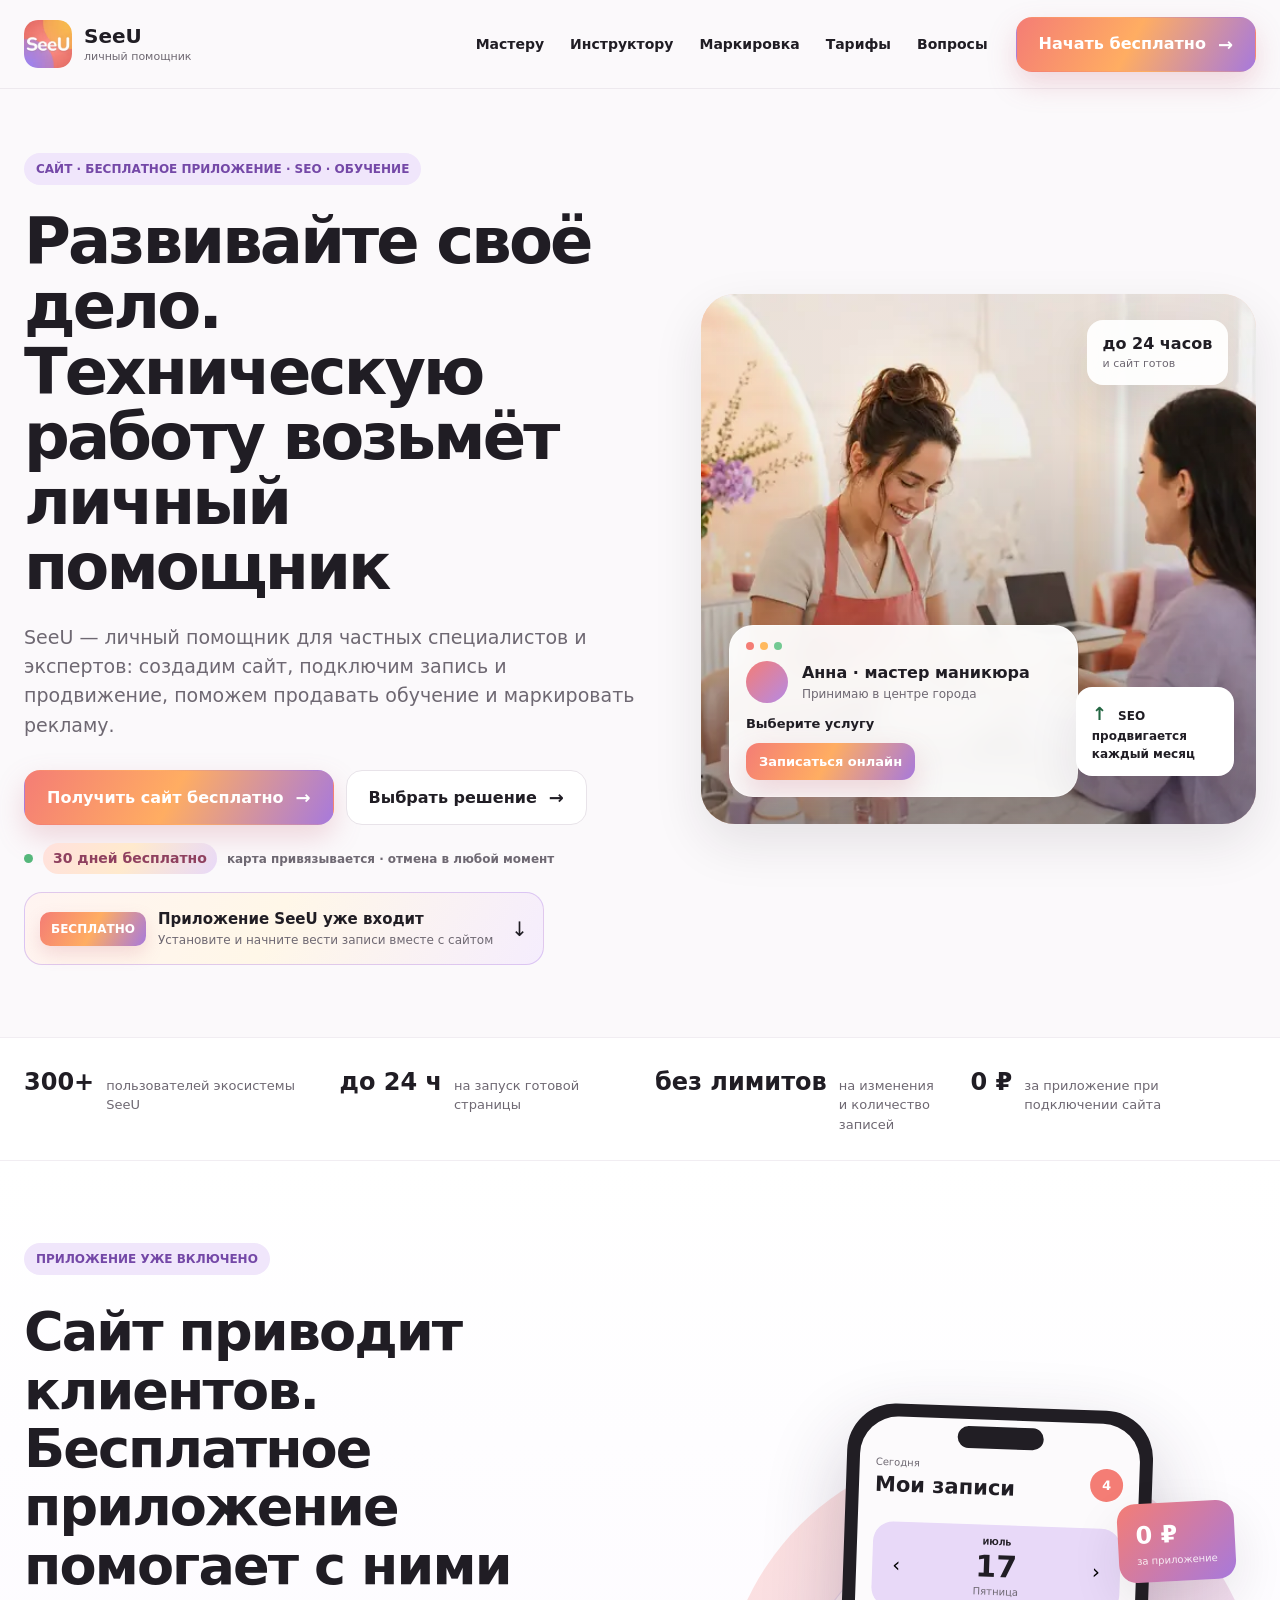
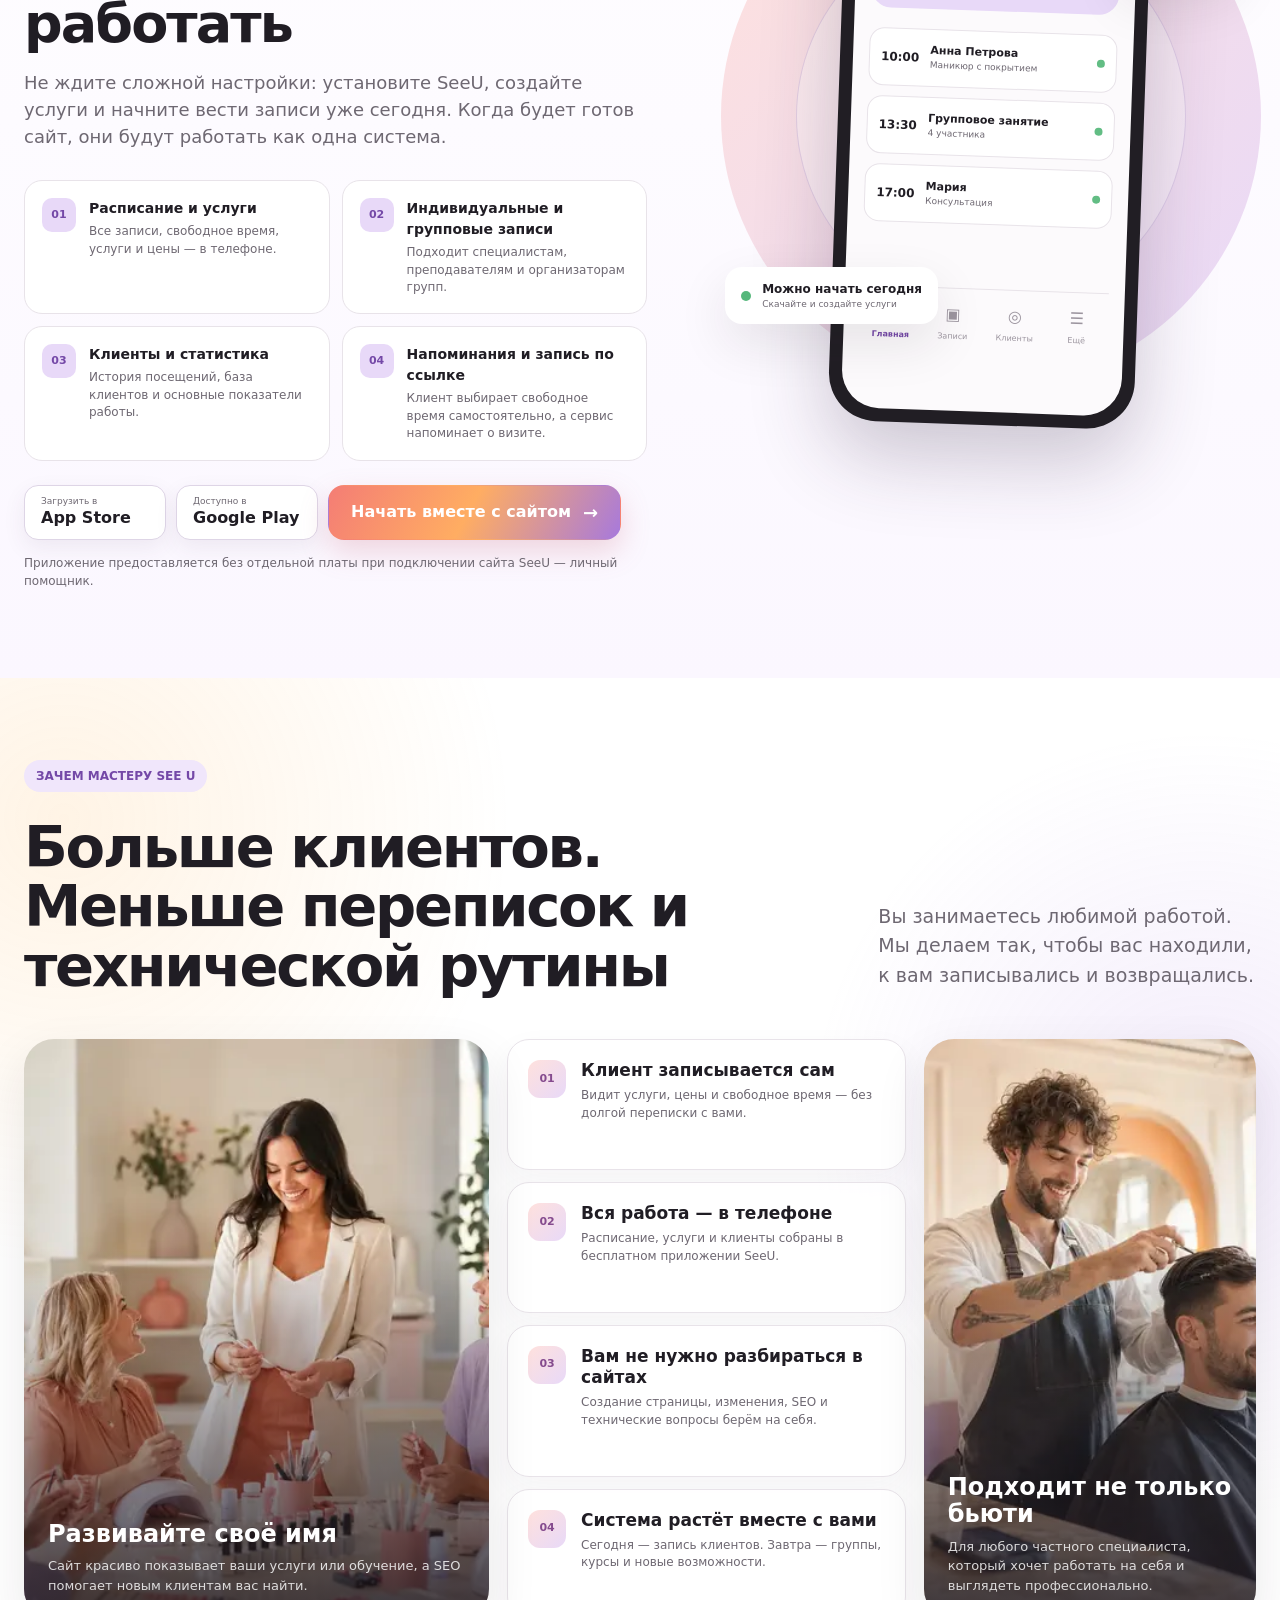
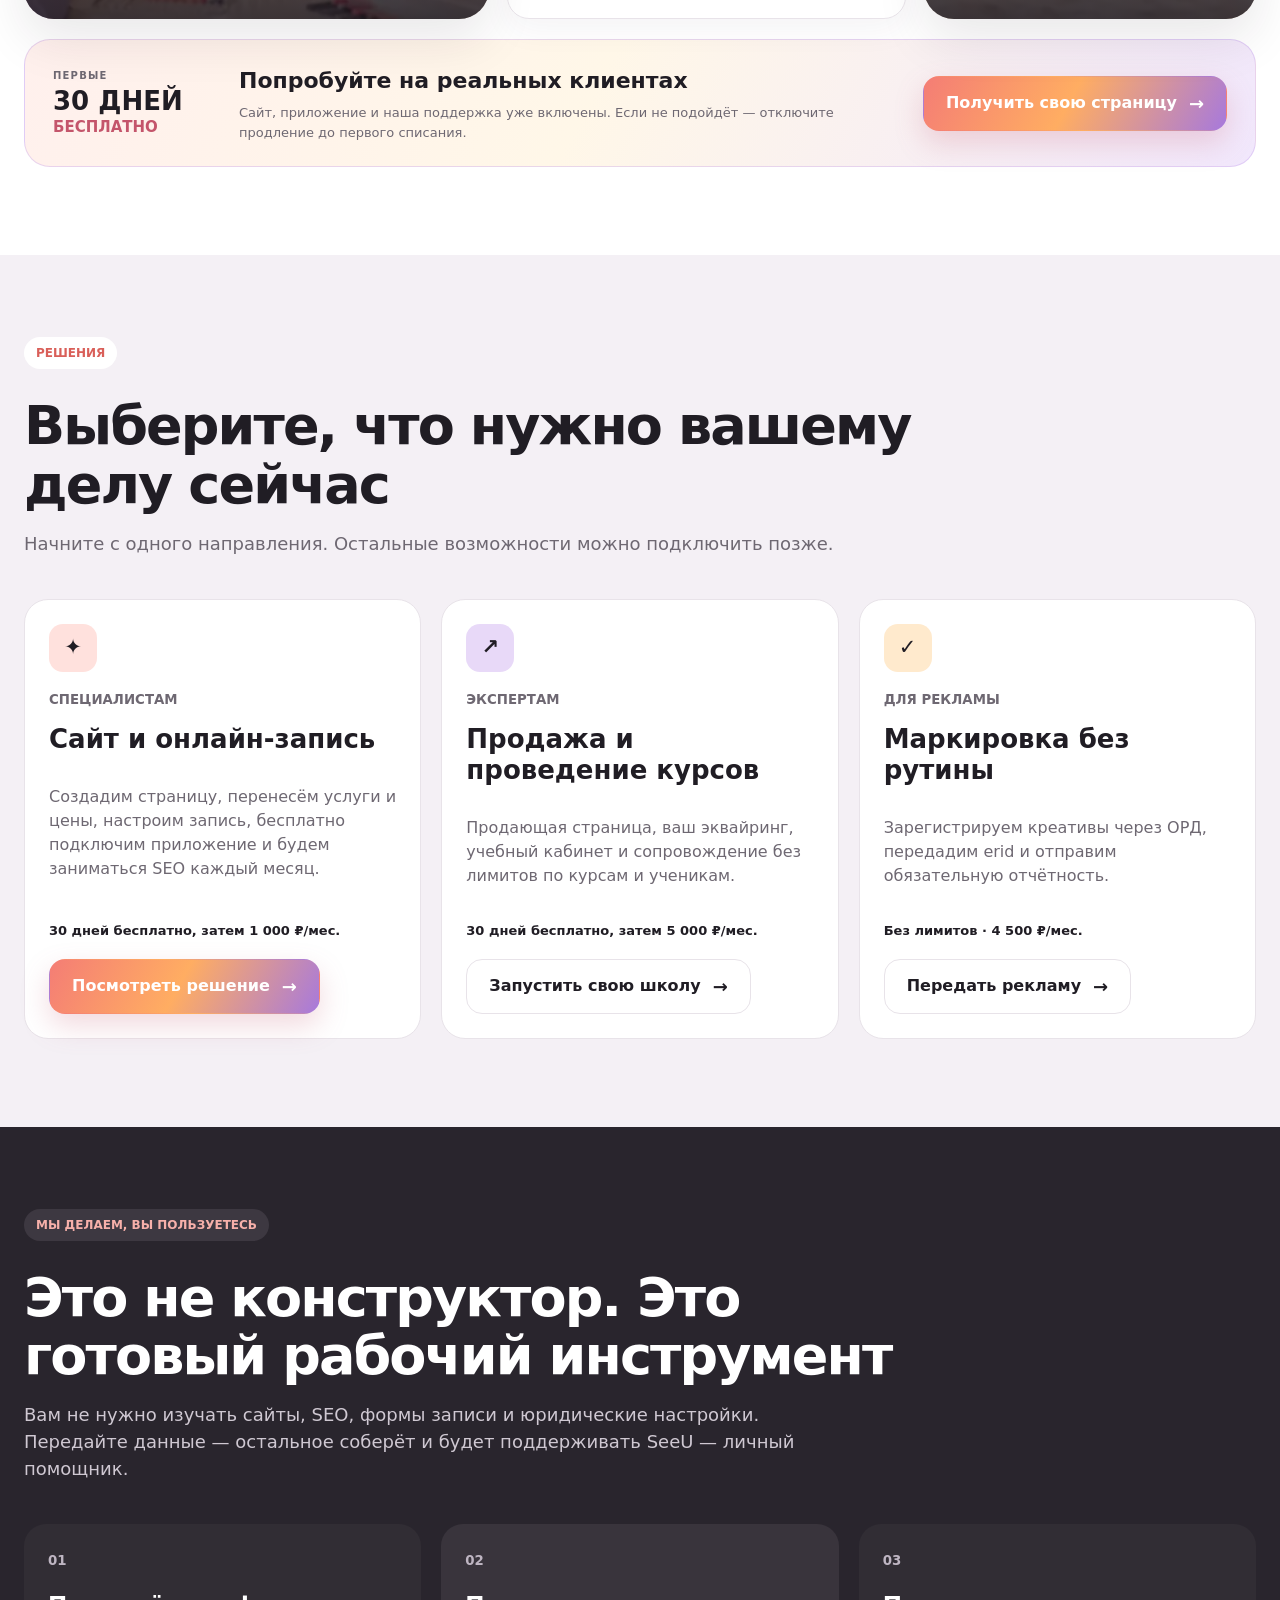
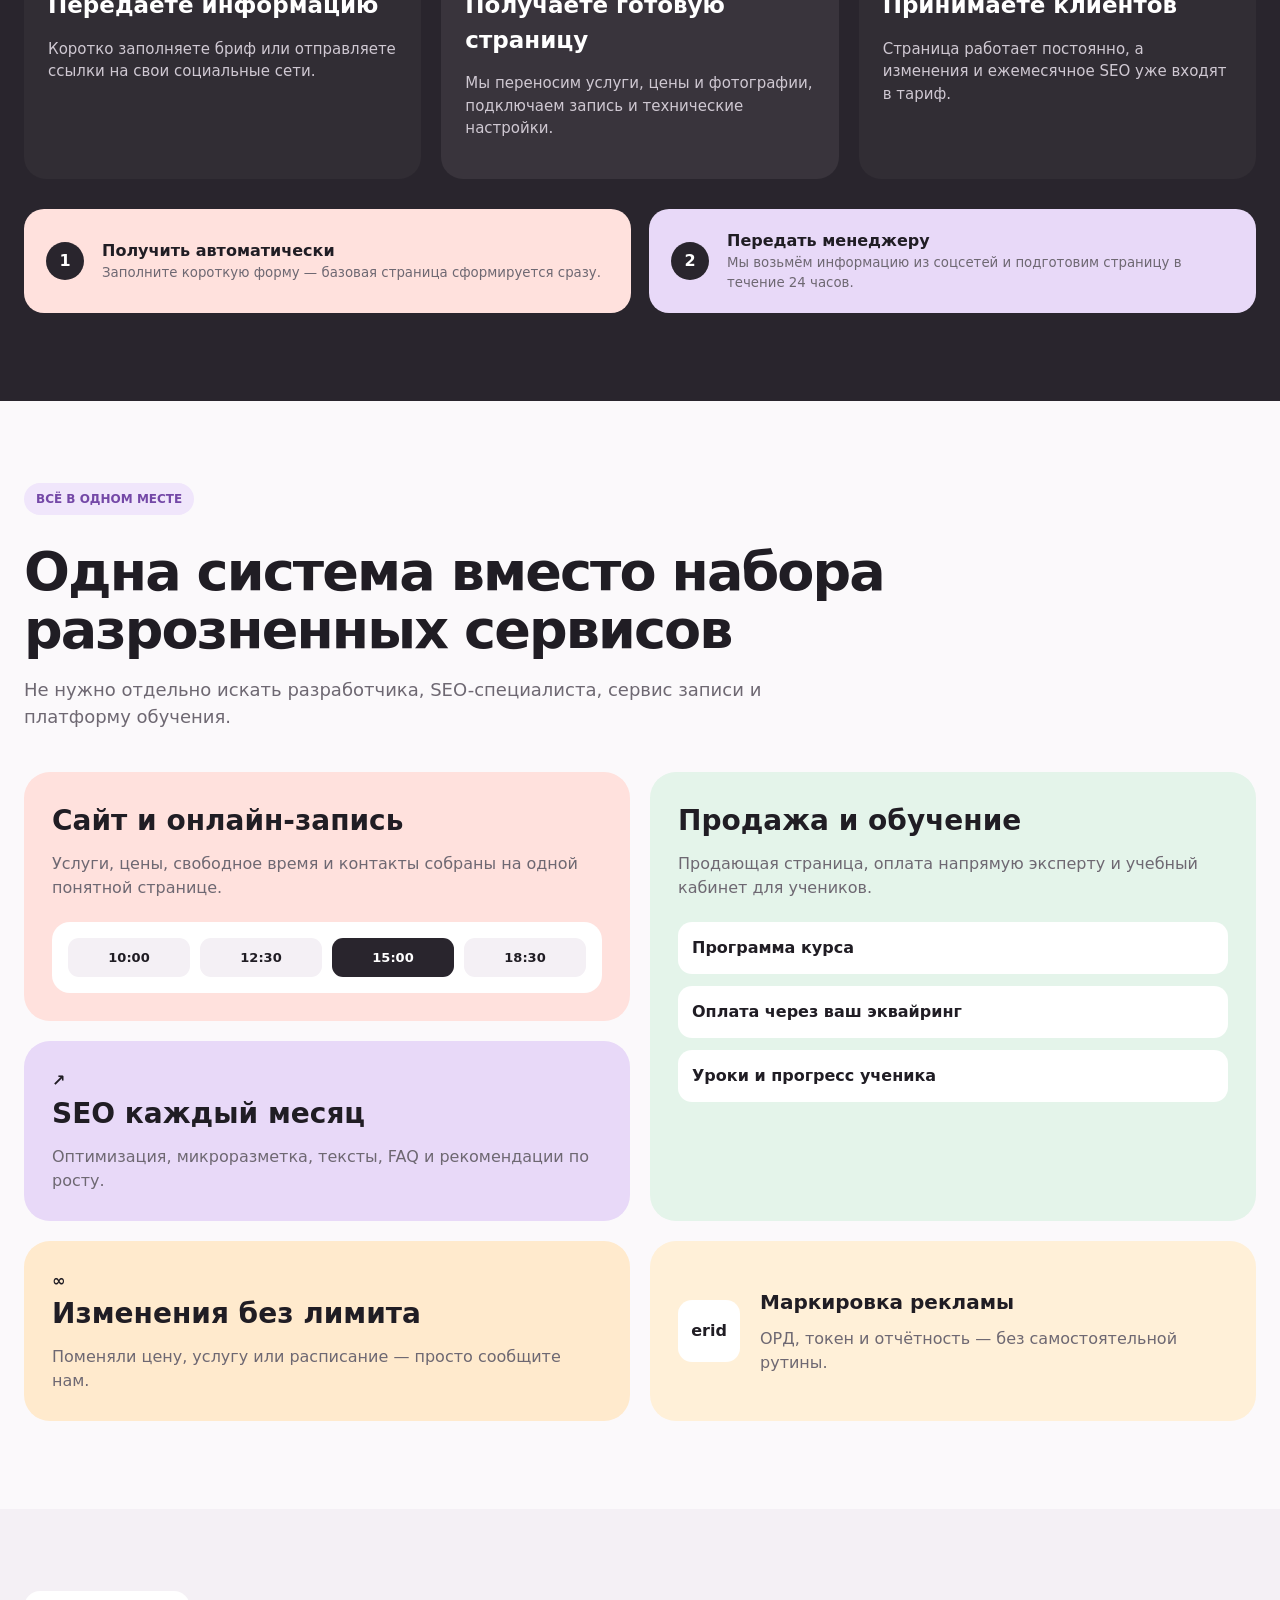
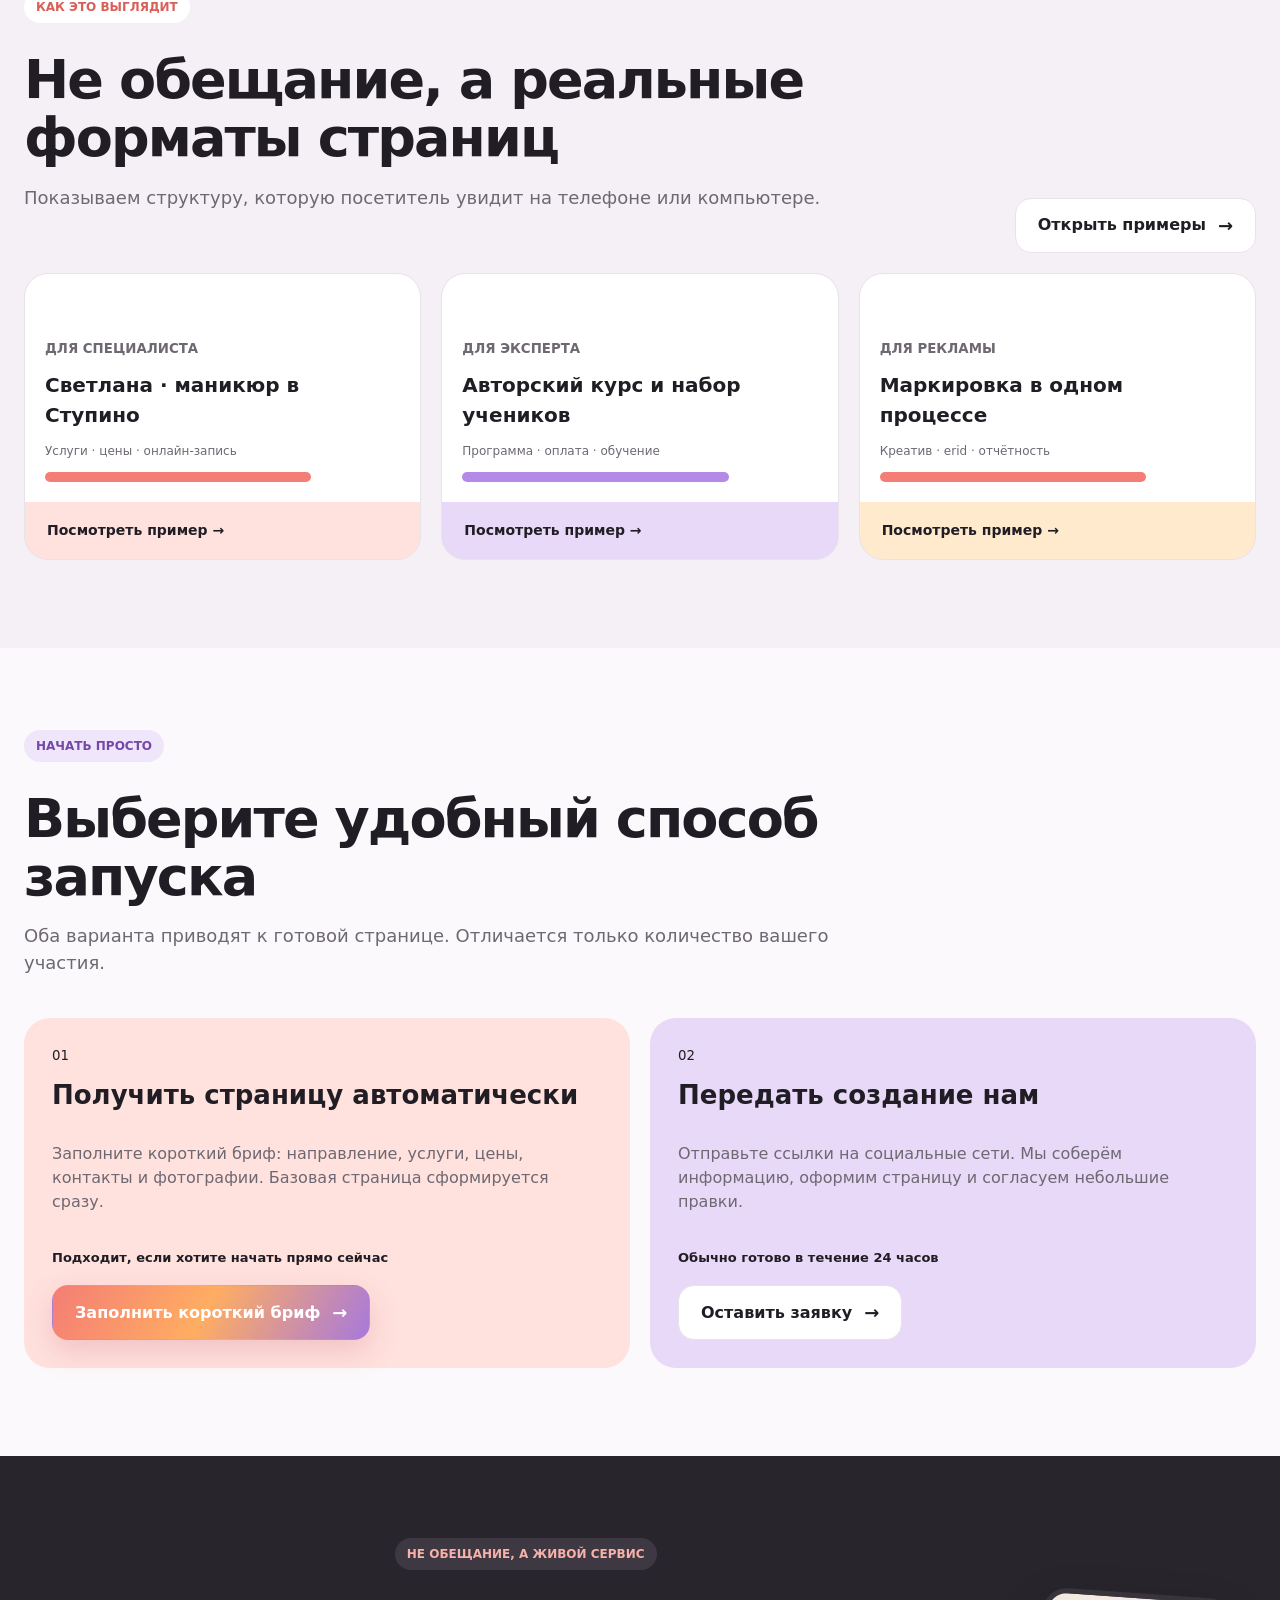
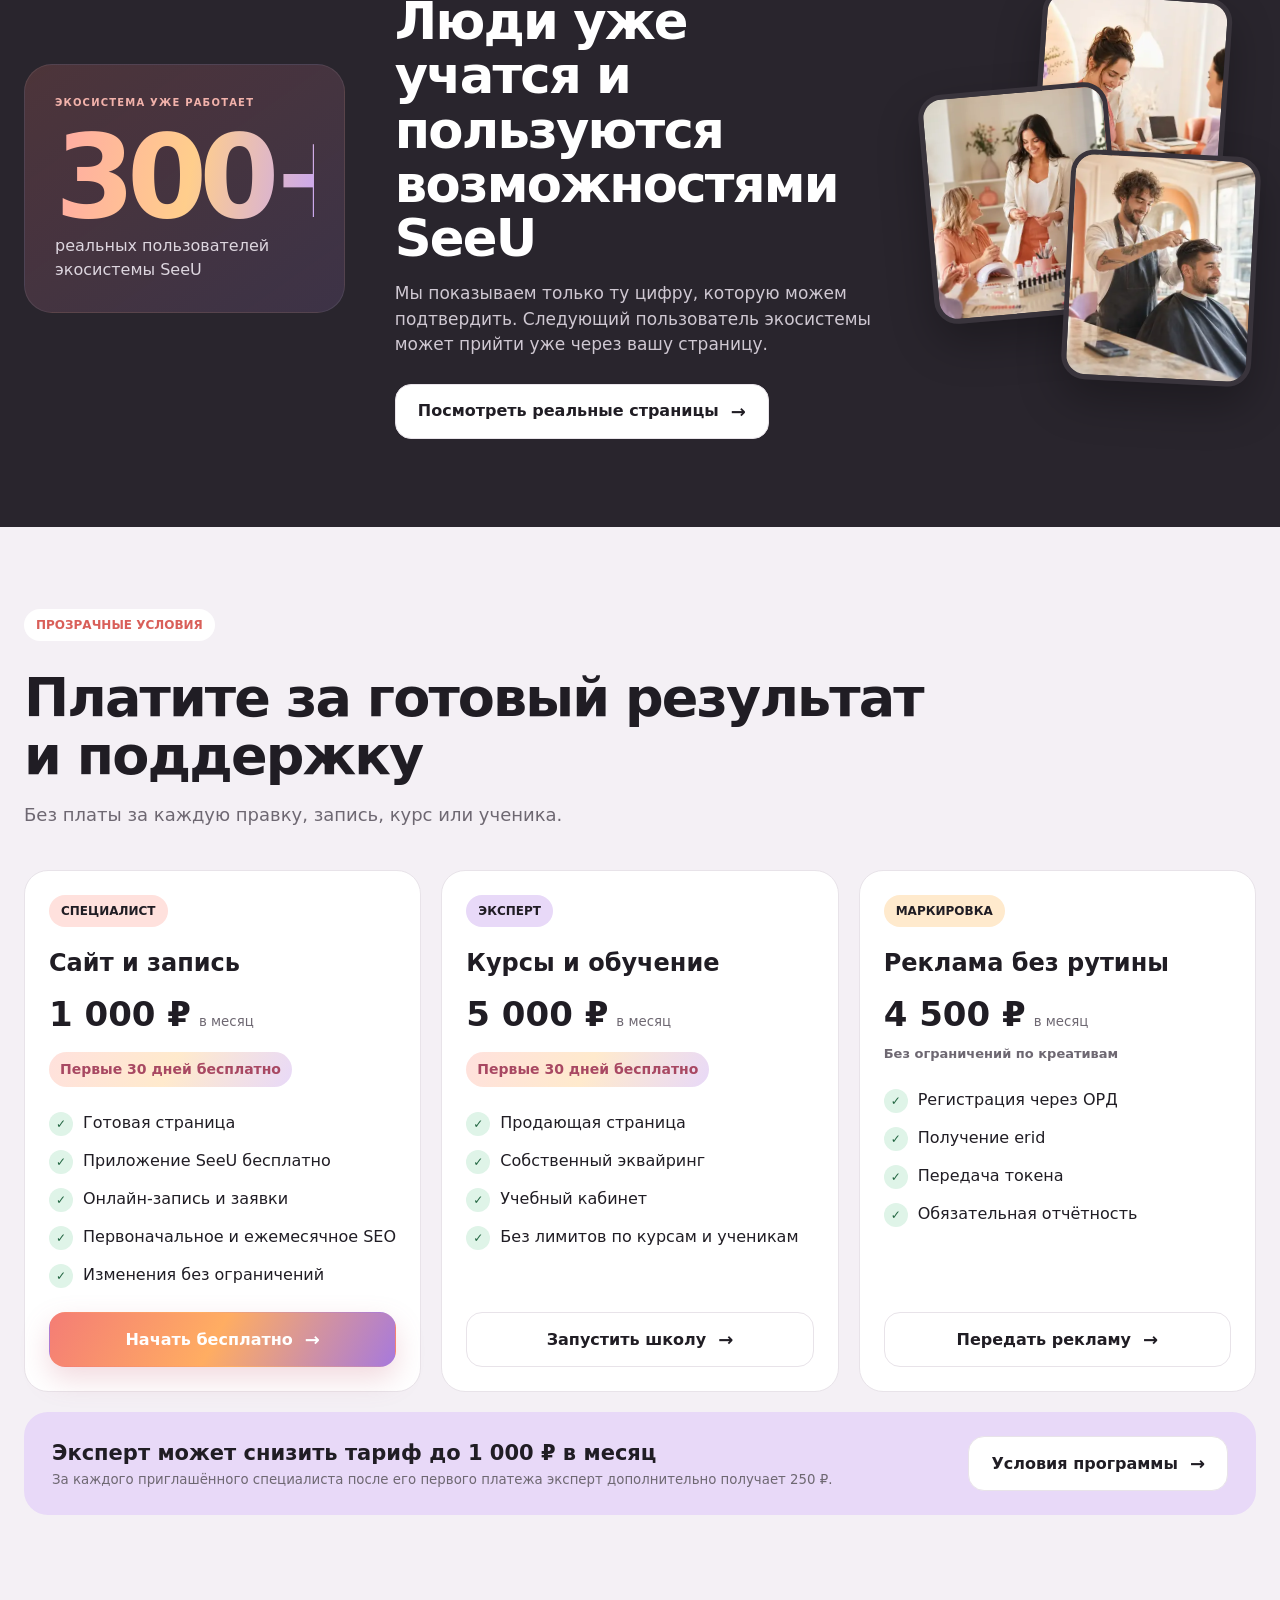
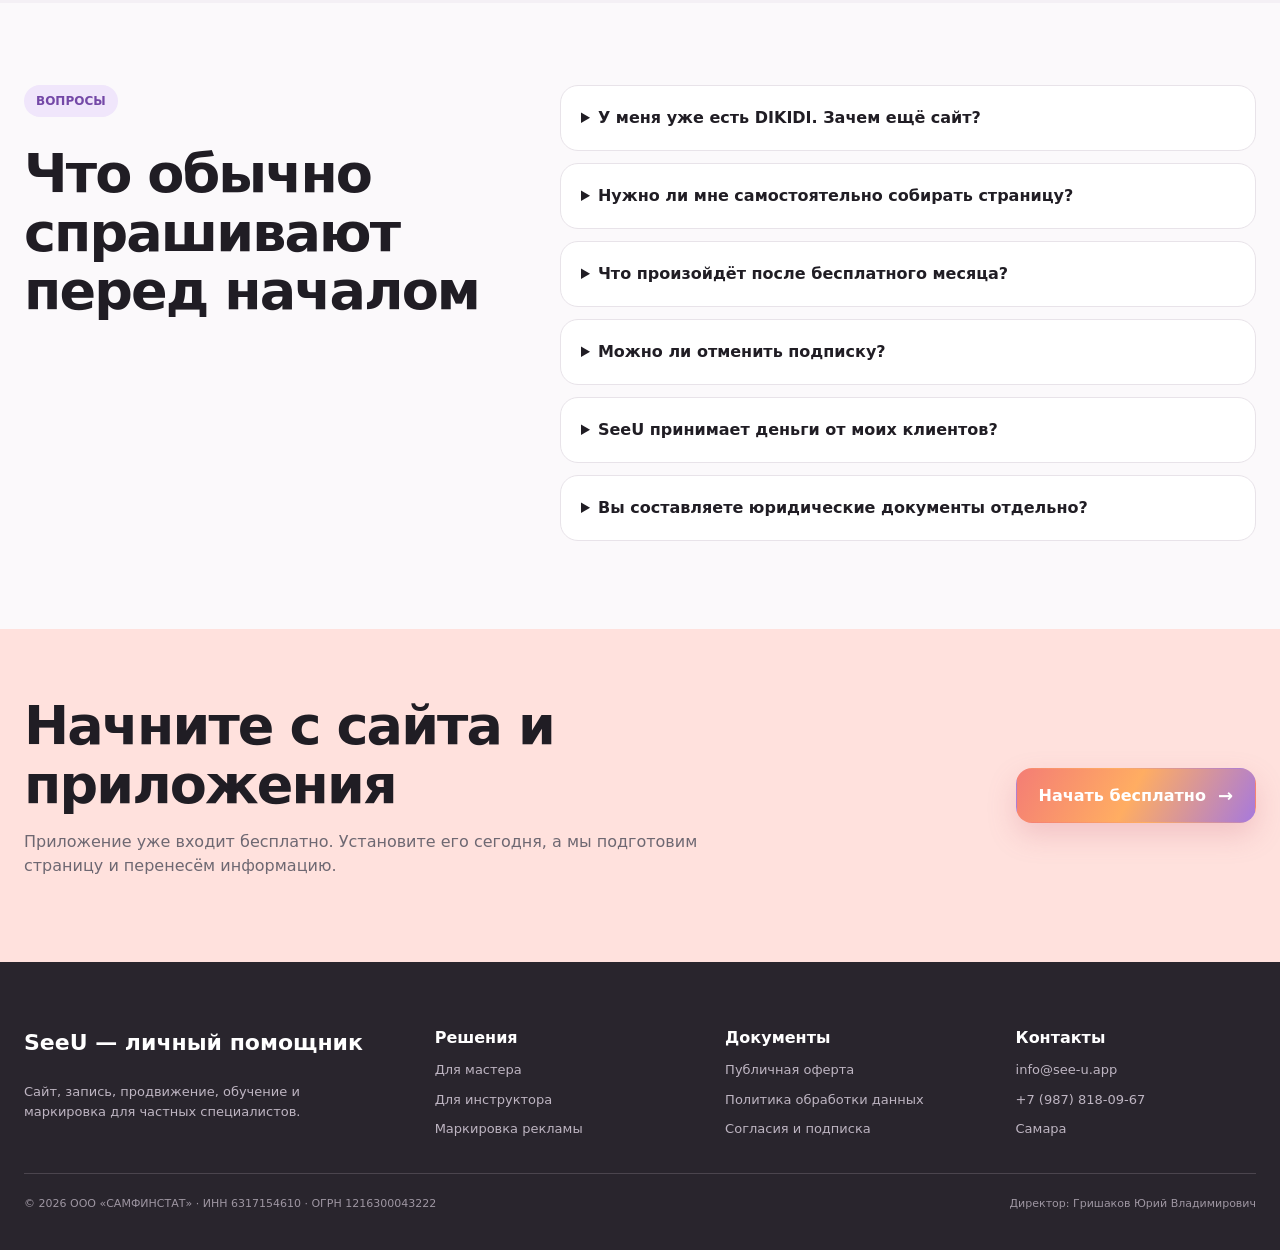
==== commit ef461f6b: "Refresh responsive styles on index.html" ====
--- a/index.html
+++ b/index.html
@@ -1 +1 @@
-<!DOCTYPE html><html lang="ru"><meta charset="utf-8"><meta content="width=device-width,initial-scale=1" name="viewport"><meta content="SeeU — личный помощник для частных специалистов и экспертов: сайт, бесплатное приложение, онлайн-запись, SEO, обучение и маркировка рекламы." name="description"><title>SeeU — личный помощник</title><link href="styles.css" rel="stylesheet"><link href="app.css" rel="stylesheet"><header class="site-header"><div class="container header-inner"><a href="#top" class="brand" aria-label="SeeU — личный помощник"><img alt="" src="assets/seeu-logo.webp" height="48" width="48"><span><strong>SeeU</strong><small>личный помощник</small></span></a><button type="button" class="menu-toggle" aria-controls="main-nav" aria-expanded="false">Меню</button><nav aria-label="Главное меню" class="main-nav" id="main-nav"><a href="master.html">Мастеру</a><a href="instructor.html">Инструктору</a><a href="marking.html">Маркировка</a><a href="#pricing">Тарифы</a><a href="#faq">Вопросы</a></nav><button type="button" class="button button-dark header-cta" data-open-brief>Начать бесплатно <span>→</span></button></div></header><main id="top"><section class="hero"><div class="container hero-grid"><div class="hero-copy"><p class="eyebrow eyebrow-lilac">САЙТ · БЕСПЛАТНОЕ ПРИЛОЖЕНИЕ · SEO · ОБУЧЕНИЕ<h1>Развивайте своё дело. Техническую работу возьмёт личный помощник</h1><p class="lead">SeeU — личный помощник для частных специалистов и экспертов: создадим сайт, подключим запись и продвижение, поможем продавать обучение и маркировать рекламу.<div class="button-row"><button type="button" class="button button-dark" data-open-brief>Получить сайт бесплатно <span>→</span></button><a href="#solutions" class="button button-light">Выбрать решение <span>→</span></a></div><p class="trial-note"><i></i><strong>30 дней бесплатно</strong><span>карта привязывается · отмена в любой момент</span></p><a href="#app" class="app-included"><b>Бесплатно</b><span><strong>Приложение SeeU уже входит</strong><small>Установите и начните вести записи вместе с сайтом</small></span><em>↓</em></a></div><div class="hero-visual" aria-label="Мастер работает с клиентом, пока SeeU помогает с записью и продвижением" role="img"><img alt="Мастер маникюра работает с клиенткой в светлой студии" src="assets/lifestyle-nail-master.webp" class="hero-lifestyle"><div class="speed-badge"><strong>до 24 часов</strong><span>и сайт готов</span></div><div class="browser-card"><div class="browser-dots"><i></i><i></i><i></i></div><div class="profile-line"><div class="avatar"></div><div><strong>Анна · мастер маникюра</strong><span>Принимаю в центре города</span></div></div><p class="mini-title">Выберите услугу<div class="service-row selected"><span><strong>Маникюр с покрытием</strong><small>2 300 ₽ · 2 часа</small></span><b>Выбрано</b></div><div class="service-row"><span><strong>Снятие + маникюр</strong><small>1 400 ₽ · 1,5 часа</small></span><b>＋</b></div><div class="service-row"><span><strong>Укрепление ногтей</strong><small>700 ₽ · 30 минут</small></span><b>＋</b></div><span class="mock-button">Записаться онлайн</span></div><div class="seo-badge"><b>↑</b> SEO продвигается каждый месяц</div></div></div></section><section class="proof-strip" aria-label="Факты о сервисе"><div class="container proof-grid"><p><strong>300+</strong><span>пользователей экосистемы SeeU</span><p><strong>до 24 ч</strong><span>на запуск готовой страницы</span><p><strong>без лимитов</strong><span>на изменения и количество записей</span><p><strong>0 ₽</strong><span>за приложение при подключении сайта</span></div></section><section class="section app-section" id="app"><div class="container app-grid"><div class="app-copy"><p class="eyebrow eyebrow-lilac">ПРИЛОЖЕНИЕ УЖЕ ВКЛЮЧЕНО<div class="section-heading"><h2>Сайт приводит клиентов. Бесплатное приложение помогает с ними работать</h2><p>Не ждите сложной настройки: установите SeeU, создайте услуги и начните вести записи уже сегодня. Когда будет готов сайт, они будут работать как одна система.</div><div class="app-benefits"><article><b>01</b><span><strong>Расписание и услуги</strong><small>Все записи, свободное время, услуги и цены — в телефоне.</small></span></article><article><b>02</b><span><strong>Индивидуальные и групповые записи</strong><small>Подходит специалистам, преподавателям и организаторам групп.</small></span></article><article><b>03</b><span><strong>Клиенты и статистика</strong><small>История посещений, база клиентов и основные показатели работы.</small></span></article><article><b>04</b><span><strong>Напоминания и запись по ссылке</strong><small>Клиент выбирает свободное время самостоятельно, а сервис напоминает о визите.</small></span></article></div><div class="app-actions"><a href="https://apps.apple.com/ru/app/seeu-%D0%BB%D0%B8%D1%87%D0%BD%D1%8B%D0%B9-%D0%BF%D0%BE%D0%BC%D0%BE%D1%89%D0%BD%D0%B8%D0%BA/id1665151488" class="store-button" rel="noopener" target="_blank"><small>Загрузить в</small><strong>App Store</strong></a><a href="https://play.google.com/store/apps/details?id=com.seeu.mobile" class="store-button" rel="noopener" target="_blank"><small>Доступно в</small><strong>Google Play</strong></a><button type="button" class="button button-dark" data-open-brief>Начать вместе с сайтом <span>→</span></button></div><p class="app-note">Приложение предоставляется без отдельной платы при подключении сайта SeeU — личный помощник.</div><div class="app-phone-wrap" aria-label="Пример интерфейса приложения SeeU" role="img"><div class="app-orbit orbit-one"></div><div class="app-orbit orbit-two"></div><div class="phone-shell"><div class="phone-speaker"></div><div class="phone-screen"><div class="phone-head"><span><small>Сегодня</small><strong>Мои записи</strong></span><b>4</b></div><div class="phone-date"><button type="button">‹</button><span><small>ИЮЛЬ</small><strong>17</strong><em>Пятница</em></span><button type="button">›</button></div><div class="phone-appointments"><article><time>10:00</time><span><strong>Анна Петрова</strong><small>Маникюр с покрытием</small></span><i></i></article><article><time>13:30</time><span><strong>Групповое занятие</strong><small>4 участника</small></span><i></i></article><article><time>17:00</time><span><strong>Мария</strong><small>Консультация</small></span><i></i></article></div><div class="phone-nav"><b>⌂<small>Главная</small></b><span>▣<small>Записи</small></span><span>◎<small>Клиенты</small></span><span>☰<small>Ещё</small></span></div></div></div><div class="free-app-badge"><strong>0 ₽</strong><span>за приложение</span></div><div class="today-badge"><i></i><span><strong>Можно начать сегодня</strong><small>Скачайте и создайте услуги</small></span></div></div></div></section><section class="section why-section"><div class="container"><div class="why-heading"><div><p class="eyebrow eyebrow-lilac">ЗАЧЕМ МАСТЕРУ SEE U<h2>Больше клиентов. Меньше переписок и технической рутины</h2></div><p>Вы занимаетесь любимой работой. Мы делаем так, чтобы вас находили, к вам записывались и возвращались.</div><div class="why-grid"><figure class="why-photo why-photo-instructor"><img alt="Инструктор проводит обучение для мастеров" src="assets/lifestyle-instructor.webp" loading="lazy"><figcaption><strong>Развивайте своё имя</strong><span>Сайт красиво показывает ваши услуги или обучение, а SEO помогает новым клиентам вас найти.</span></figcaption></figure><div class="why-benefits"><article><b>01</b><span><strong>Клиент записывается сам</strong><small>Видит услуги, цены и свободное время — без долгой переписки с вами.</small></span></article><article><b>02</b><span><strong>Вся работа — в телефоне</strong><small>Расписание, услуги и клиенты собраны в бесплатном приложении SeeU.</small></span></article><article><b>03</b><span><strong>Вам не нужно разбираться в сайтах</strong><small>Создание страницы, изменения, SEO и технические вопросы берём на себя.</small></span></article><article><b>04</b><span><strong>Система растёт вместе с вами</strong><small>Сегодня — запись клиентов. Завтра — группы, курсы и новые возможности.</small></span></article></div><figure class="why-photo why-photo-barber"><img alt="Молодой барбер работает с клиентом" src="assets/lifestyle-barber.webp" loading="lazy"><figcaption><strong>Подходит не только бьюти</strong><span>Для любого частного специалиста, который хочет работать на себя и выглядеть профессионально.</span></figcaption></figure></div><div class="free-start-banner"><div class="free-start-number"><small>ПЕРВЫЕ</small><strong>30 ДНЕЙ</strong><b>БЕСПЛАТНО</b></div><div><h3>Попробуйте на реальных клиентах</h3><p>Сайт, приложение и наша поддержка уже включены. Если не подойдёт — отключите продление до первого списания.</div><button type="button" class="button button-dark" data-open-brief>Получить свою страницу <span>→</span></button></div></div></section><section class="section section-soft" id="solutions"><div class="container"><p class="eyebrow eyebrow-white">РЕШЕНИЯ<div class="section-heading"><h2>Выберите, что нужно вашему делу сейчас</h2><p>Начните с одного направления. Остальные возможности можно подключить позже.</div><div class="cards-3 solution-grid"><article class="solution-card"><span class="coral card-icon">✦</span><small>СПЕЦИАЛИСТАМ</small><h3>Сайт и онлайн-запись</h3><p>Создадим страницу, перенесём услуги и цены, настроим запись, бесплатно подключим приложение и будем заниматься SEO каждый месяц.<div class="card-footer"><strong>30 дней бесплатно, затем 1 000 ₽/мес.</strong><a href="master.html" class="button button-dark">Посмотреть решение <span>→</span></a></div></article><article class="solution-card"><span class="lilac card-icon">↗</span><small>ЭКСПЕРТАМ</small><h3>Продажа и проведение курсов</h3><p>Продающая страница, ваш эквайринг, учебный кабинет и сопровождение без лимитов по курсам и ученикам.<div class="card-footer"><strong>30 дней бесплатно, затем 5 000 ₽/мес.</strong><a href="instructor.html" class="button button-light">Запустить свою школу <span>→</span></a></div></article><article class="solution-card"><span class="card-icon apricot">✓</span><small>ДЛЯ РЕКЛАМЫ</small><h3>Маркировка без рутины</h3><p>Зарегистрируем креативы через ОРД, передадим erid и отправим обязательную отчётность.<div class="card-footer"><strong>Без лимитов · 4 500 ₽/мес.</strong><a href="marking.html" class="button button-light">Передать рекламу <span>→</span></a></div></article></div></div></section><section class="section section-dark"><div class="container"><p class="eyebrow eyebrow-dark">МЫ ДЕЛАЕМ, ВЫ ПОЛЬЗУЕТЕСЬ<div class="section-heading section-heading-dark"><h2>Это не конструктор. Это готовый рабочий инструмент</h2><p>Вам не нужно изучать сайты, SEO, формы записи и юридические настройки. Передайте данные — остальное соберёт и будет поддерживать SeeU — личный помощник.</div><div class="cards-3 process-grid"><article><small>01</small><h3>Передаёте информацию</h3><p>Коротко заполняете бриф или отправляете ссылки на свои социальные сети.</article><article class="process-featured"><small>02</small><h3>Получаете готовую страницу</h3><p>Мы переносим услуги, цены и фотографии, подключаем запись и технические настройки.</article><article><small>03</small><h3>Принимаете клиентов</h3><p>Страница работает постоянно, а изменения и ежемесячное SEO уже входят в тариф.</article></div><div class="launch-shortcuts"><div class="coral shortcut"><b>1</b><span><strong>Получить автоматически</strong><small>Заполните короткую форму — базовая страница сформируется сразу.</small></span></div><div class="lilac shortcut"><b>2</b><span><strong>Передать менеджеру</strong><small>Мы возьмём информацию из соцсетей и подготовим страницу в течение 24 часов.</small></span></div></div></div></section><section class="section"><div class="container"><p class="eyebrow eyebrow-lilac">ВСЁ В ОДНОМ МЕСТЕ<div class="section-heading"><h2>Одна система вместо набора разрозненных сервисов</h2><p>Не нужно отдельно искать разработчика, SEO-специалиста, сервис записи и платформу обучения.</div><div class="ecosystem-grid"><article class="ecosystem-card booking-card"><h3>Сайт и онлайн-запись</h3><p>Услуги, цены, свободное время и контакты собраны на одной понятной странице.<div class="time-slots"><span>10:00</span><span>12:30</span><span class="active">15:00</span><span>18:30</span></div></article><article class="ecosystem-card course-card"><h3>Продажа и обучение</h3><p>Продающая страница, оплата напрямую эксперту и учебный кабинет для учеников.<ul><li>Программа курса<li>Оплата через ваш эквайринг<li>Уроки и прогресс ученика</ul></article><article class="ecosystem-card seo-card"><b>↗</b><h3>SEO каждый месяц</h3><p>Оптимизация, микроразметка, тексты, FAQ и рекомендации по росту.</article><article class="ecosystem-card changes-card"><b>∞</b><h3>Изменения без лимита</h3><p>Поменяли цену, услугу или расписание — просто сообщите нам.</article><article class="ecosystem-card marking-card"><b>erid</b><div><h3>Маркировка рекламы</h3><p>ОРД, токен и отчётность — без самостоятельной рутины.</div></article></div></div></section><section class="section section-soft" id="examples"><div class="container"><div class="heading-row"><div><p class="eyebrow eyebrow-white">КАК ЭТО ВЫГЛЯДИТ<div class="section-heading"><h2>Не обещание, а реальные форматы страниц</h2><p>Показываем структуру, которую посетитель увидит на телефоне или компьютере.</div></div><a href="https://see-u.app/marketing" class="button button-light" rel="noopener" target="_blank">Открыть примеры <span>→</span></a></div><div class="cards-3 examples-grid"><a href="https://see-u.app/manikyur-stupino-svetlana" class="example-card example-coral" rel="noopener" target="_blank"><div class="example-window"><small>ДЛЯ СПЕЦИАЛИСТА</small><h3>Светлана · маникюр в Ступино</h3><p>Услуги · цены · онлайн-запись</p><i></i></div><span>Посмотреть пример →</span></a><a href="https://see-u.app/rihter" class="example-card example-lilac" rel="noopener" target="_blank"><div class="example-window"><small>ДЛЯ ЭКСПЕРТА</small><h3>Авторский курс и набор учеников</h3><p>Программа · оплата · обучение</p><i></i></div><span>Посмотреть пример →</span></a><a href="https://see-u.app/marketing" class="example-card example-apricot" rel="noopener" target="_blank"><div class="example-window"><small>ДЛЯ РЕКЛАМЫ</small><h3>Маркировка в одном процессе</h3><p>Креатив · erid · отчётность</p><i></i></div><span>Посмотреть пример →</span></a></div></div></section><section class="section"><div class="container"><p class="eyebrow eyebrow-lilac">НАЧАТЬ ПРОСТО<div class="section-heading"><h2>Выберите удобный способ запуска</h2><p>Оба варианта приводят к готовой странице. Отличается только количество вашего участия.</div><div class="launch-grid"><article class="coral launch-card"><small>01</small><h3>Получить страницу автоматически</h3><p>Заполните короткий бриф: направление, услуги, цены, контакты и фотографии. Базовая страница сформируется сразу.</p><strong>Подходит, если хотите начать прямо сейчас</strong><button type="button" class="button button-dark" data-open-brief>Заполнить короткий бриф <span>→</span></button></article><article class="lilac launch-card"><small>02</small><h3>Передать создание нам</h3><p>Отправьте ссылки на социальные сети. Мы соберём информацию, оформим страницу и согласуем небольшие правки.</p><strong>Обычно готово в течение 24 часов</strong><button type="button" class="button button-light" data-open-brief>Оставить заявку <span>→</span></button></article></div></div></section><section class="section section-dark trust-section"><div class="container trust-single"><div class="trust-number"><small>ЭКОСИСТЕМА УЖЕ РАБОТАЕТ</small><strong>300+</strong><span>реальных пользователей экосистемы SeeU</span></div><div class="trust-copy"><p class="eyebrow eyebrow-dark">НЕ ОБЕЩАНИЕ, А ЖИВОЙ СЕРВИС<h2>Люди уже учатся и пользуются возможностями SeeU</h2><p>Мы показываем только ту цифру, которую можем подтвердить. Следующий пользователь экосистемы может прийти уже через вашу страницу.</p><a href="#examples" class="button button-light">Посмотреть реальные страницы <span>→</span></a></div><div class="trust-photos" aria-hidden="true"><img alt="" src="assets/lifestyle-nail-master.webp" loading="lazy"><img alt="" src="assets/lifestyle-instructor.webp" loading="lazy"><img alt="" src="assets/lifestyle-barber.webp" loading="lazy"></div></div></section><section class="section section-soft" id="pricing"><div class="container"><p class="eyebrow eyebrow-white">ПРОЗРАЧНЫЕ УСЛОВИЯ<div class="section-heading"><h2>Платите за готовый результат и поддержку</h2><p>Без платы за каждую правку, запись, курс или ученика.</div><div class="cards-3 pricing-grid"><article class="price-card"><span class="coral price-tag">СПЕЦИАЛИСТ</span><h3>Сайт и запись</h3><p class="price"><strong>1 000 ₽</strong><small>в месяц</small></p><em>Первые 30 дней бесплатно</em><ul><li>Готовая страница<li>Приложение SeeU бесплатно<li>Онлайн-запись и заявки<li>Первоначальное и ежемесячное SEO<li>Изменения без ограничений</ul><button type="button" class="button button-dark" data-open-brief>Начать бесплатно <span>→</span></button></article><article class="price-card"><span class="lilac price-tag">ЭКСПЕРТ</span><h3>Курсы и обучение</h3><p class="price"><strong>5 000 ₽</strong><small>в месяц</small></p><em>Первые 30 дней бесплатно</em><ul><li>Продающая страница<li>Собственный эквайринг<li>Учебный кабинет<li>Без лимитов по курсам и ученикам</ul><button type="button" class="button button-light" data-open-brief>Запустить школу <span>→</span></button></article><article class="price-card"><span class="price-tag apricot">МАРКИРОВКА</span><h3>Реклама без рутины</h3><p class="price"><strong>4 500 ₽</strong><small>в месяц</small></p><em class="muted">Без ограничений по креативам</em><ul><li>Регистрация через ОРД<li>Получение erid<li>Передача токена<li>Обязательная отчётность</ul><button type="button" class="button button-light" data-open-brief>Передать рекламу <span>→</span></button></article></div><div class="referral-callout"><span><strong>Эксперт может снизить тариф до 1 000 ₽ в месяц</strong><small>За каждого приглашённого специалиста после его первого платежа эксперт дополнительно получает 250 ₽.</small></span><a href="#faq" class="button button-light">Условия программы <span>→</span></a></div></div></section><section class="section" id="faq"><div class="container faq-wrap"><div class="faq-heading"><p class="eyebrow eyebrow-lilac">ВОПРОСЫ<h2>Что обычно спрашивают перед началом</h2></div><div class="faq-list"><details><summary>У меня уже есть DIKIDI. Зачем ещё сайт?</summary><p>Сайт помогает находить вас в поиске, объясняет ценность услуг и становится вашей независимой площадкой. Сервис записи можно сохранить или связать позже.</details><details><summary>Нужно ли мне самостоятельно собирать страницу?</summary><p>Нет. Можно заполнить короткий бриф или передать социальные сети — мы подготовим страницу.</details><details><summary>Что произойдёт после бесплатного месяца?</summary><p>Если подписка не отключена, спишется стоимость выбранного тарифа. Дата и сумма будут показаны до привязки карты.</details><details><summary>Можно ли отменить подписку?</summary><p>Да. Автоплатёж можно отключить самостоятельно. Доступ сохраняется до конца оплаченного периода.</details><details><summary>SeeU принимает деньги от моих клиентов?</summary><p>Нет. Услуги и курсы продаёт сам специалист или эксперт через собственные реквизиты и эквайринг.</details><details><summary>Вы составляете юридические документы отдельно?</summary><p>На этом этапе документы работают только внутри экосистемы SeeU. Отдельную юридическую подготовку для сторонних площадок мы не продаём.</details></div></div></section><section class="final-cta"><div class="container final-cta-inner"><div><h2>Начните с сайта и приложения</h2><p>Приложение уже входит бесплатно. Установите его сегодня, а мы подготовим страницу и перенесём информацию.</div><button type="button" class="button button-dark" data-open-brief>Начать бесплатно <span>→</span></button></div></section></main><footer class="site-footer"><div class="container footer-grid"><div class="footer-brand"><strong>SeeU — личный помощник</strong><p>Сайт, запись, продвижение, обучение и маркировка для частных специалистов.</div><div><strong>Решения</strong><a href="master.html">Для мастера</a><a href="instructor.html">Для инструктора</a><a href="marking.html">Маркировка рекламы</a></div><div><strong>Документы</strong><a href="#" aria-disabled="true">Публичная оферта</a><a href="#" aria-disabled="true">Политика обработки данных</a><a href="#" aria-disabled="true">Согласия и подписка</a></div><div><strong>Контакты</strong><a href="mailto:info@see-u.app">info@see-u.app</a><a href="tel:+79878180967">+7&nbsp;(987)&nbsp;818&#8209;09&#8209;67</a><span>Самара</span></div></div><div class="container legal-line"><span>© 2026 ООО «САМФИНСТАТ» · ИНН 6317154610 · ОГРН 1216300043222</span><span>Директор: Гришаков Юрий Владимирович</span></div></footer><dialog class="brief-dialog" id="brief-dialog"><form class="dialog-card" method="dialog"><button type="submit" class="dialog-close" aria-label="Закрыть" value="close">×</button><p class="eyebrow eyebrow-lilac">ПЕРВЫЙ ШАГ<h2>Как хотите запустить страницу?</h2><p>Это дизайн-прототип формы. Данные никуда не отправляются.<div class="dialog-options"><button type="submit" value="close"><strong>Заполнить короткий бриф</strong><span>Получить базовую страницу автоматически</span></button><button type="submit" value="close"><strong>Передать создание нам</strong><span>Менеджер свяжется и соберёт информацию</span></button></div><div class="legal-preview"><label><input type="checkbox"><span>Даю отдельное согласие на обработку персональных данных</span></label><label><input type="checkbox"><span>Хочу получать новости и специальные предложения <small>(необязательно)</small></span></label></div></form></dialog><script src="script.js"></script>+<!DOCTYPE html><html lang="ru"><meta charset="utf-8"><meta content="width=device-width,initial-scale=1" name="viewport"><meta content="SeeU — личный помощник для частных специалистов и экспертов: сайт, бесплатное приложение, онлайн-запись, SEO, обучение и маркировка рекламы." name="description"><title>SeeU — личный помощник</title><link href="styles.css?v=20260720-3" rel="stylesheet"><link href="app.css?v=20260720-3" rel="stylesheet"><header class="site-header"><div class="container header-inner"><a href="#top" class="brand" aria-label="SeeU — личный помощник"><img alt="" src="assets/seeu-logo.webp" height="48" width="48"><span><strong>SeeU</strong><small>личный помощник</small></span></a><button type="button" class="menu-toggle" aria-controls="main-nav" aria-expanded="false">Меню</button><nav aria-label="Главное меню" class="main-nav" id="main-nav"><a href="master.html">Мастеру</a><a href="instructor.html">Инструктору</a><a href="marking.html">Маркировка</a><a href="#pricing">Тарифы</a><a href="#faq">Вопросы</a></nav><button type="button" class="button button-dark header-cta" data-open-brief>Начать бесплатно <span>→</span></button></div></header><main id="top"><section class="hero"><div class="container hero-grid"><div class="hero-copy"><p class="eyebrow eyebrow-lilac">САЙТ · БЕСПЛАТНОЕ ПРИЛОЖЕНИЕ · SEO · ОБУЧЕНИЕ<h1>Развивайте своё дело. Техническую работу возьмёт личный помощник</h1><p class="lead">SeeU — личный помощник для частных специалистов и экспертов: создадим сайт, подключим запись и продвижение, поможем продавать обучение и маркировать рекламу.<div class="button-row"><button type="button" class="button button-dark" data-open-brief>Получить сайт бесплатно <span>→</span></button><a href="#solutions" class="button button-light">Выбрать решение <span>→</span></a></div><p class="trial-note"><i></i><strong>30 дней бесплатно</strong><span>карта привязывается · отмена в любой момент</span></p><a href="#app" class="app-included"><b>Бесплатно</b><span><strong>Приложение SeeU уже входит</strong><small>Установите и начните вести записи вместе с сайтом</small></span><em>↓</em></a></div><div class="hero-visual" aria-label="Мастер работает с клиентом, пока SeeU помогает с записью и продвижением" role="img"><img alt="Мастер маникюра работает с клиенткой в светлой студии" src="assets/lifestyle-nail-master.webp" class="hero-lifestyle"><div class="speed-badge"><strong>до 24 часов</strong><span>и сайт готов</span></div><div class="browser-card"><div class="browser-dots"><i></i><i></i><i></i></div><div class="profile-line"><div class="avatar"></div><div><strong>Анна · мастер маникюра</strong><span>Принимаю в центре города</span></div></div><p class="mini-title">Выберите услугу<div class="service-row selected"><span><strong>Маникюр с покрытием</strong><small>2 300 ₽ · 2 часа</small></span><b>Выбрано</b></div><div class="service-row"><span><strong>Снятие + маникюр</strong><small>1 400 ₽ · 1,5 часа</small></span><b>＋</b></div><div class="service-row"><span><strong>Укрепление ногтей</strong><small>700 ₽ · 30 минут</small></span><b>＋</b></div><span class="mock-button">Записаться онлайн</span></div><div class="seo-badge"><b>↑</b> SEO продвигается каждый месяц</div></div></div></section><section class="proof-strip" aria-label="Факты о сервисе"><div class="container proof-grid"><p><strong>300+</strong><span>пользователей экосистемы SeeU</span><p><strong>до 24 ч</strong><span>на запуск готовой страницы</span><p><strong>без лимитов</strong><span>на изменения и количество записей</span><p><strong>0 ₽</strong><span>за приложение при подключении сайта</span></div></section><section class="section app-section" id="app"><div class="container app-grid"><div class="app-copy"><p class="eyebrow eyebrow-lilac">ПРИЛОЖЕНИЕ УЖЕ ВКЛЮЧЕНО<div class="section-heading"><h2>Сайт приводит клиентов. Бесплатное приложение помогает с ними работать</h2><p>Не ждите сложной настройки: установите SeeU, создайте услуги и начните вести записи уже сегодня. Когда будет готов сайт, они будут работать как одна система.</div><div class="app-benefits"><article><b>01</b><span><strong>Расписание и услуги</strong><small>Все записи, свободное время, услуги и цены — в телефоне.</small></span></article><article><b>02</b><span><strong>Индивидуальные и групповые записи</strong><small>Подходит специалистам, преподавателям и организаторам групп.</small></span></article><article><b>03</b><span><strong>Клиенты и статистика</strong><small>История посещений, база клиентов и основные показатели работы.</small></span></article><article><b>04</b><span><strong>Напоминания и запись по ссылке</strong><small>Клиент выбирает свободное время самостоятельно, а сервис напоминает о визите.</small></span></article></div><div class="app-actions"><a href="https://apps.apple.com/ru/app/seeu-%D0%BB%D0%B8%D1%87%D0%BD%D1%8B%D0%B9-%D0%BF%D0%BE%D0%BC%D0%BE%D1%89%D0%BD%D0%B8%D0%BA/id1665151488" class="store-button" rel="noopener" target="_blank"><small>Загрузить в</small><strong>App Store</strong></a><a href="https://play.google.com/store/apps/details?id=com.seeu.mobile" class="store-button" rel="noopener" target="_blank"><small>Доступно в</small><strong>Google Play</strong></a><button type="button" class="button button-dark" data-open-brief>Начать вместе с сайтом <span>→</span></button></div><p class="app-note">Приложение предоставляется без отдельной платы при подключении сайта SeeU — личный помощник.</div><div class="app-phone-wrap" aria-label="Пример интерфейса приложения SeeU" role="img"><div class="app-orbit orbit-one"></div><div class="app-orbit orbit-two"></div><div class="phone-shell"><div class="phone-speaker"></div><div class="phone-screen"><div class="phone-head"><span><small>Сегодня</small><strong>Мои записи</strong></span><b>4</b></div><div class="phone-date"><button type="button">‹</button><span><small>ИЮЛЬ</small><strong>17</strong><em>Пятница</em></span><button type="button">›</button></div><div class="phone-appointments"><article><time>10:00</time><span><strong>Анна Петрова</strong><small>Маникюр с покрытием</small></span><i></i></article><article><time>13:30</time><span><strong>Групповое занятие</strong><small>4 участника</small></span><i></i></article><article><time>17:00</time><span><strong>Мария</strong><small>Консультация</small></span><i></i></article></div><div class="phone-nav"><b>⌂<small>Главная</small></b><span>▣<small>Записи</small></span><span>◎<small>Клиенты</small></span><span>☰<small>Ещё</small></span></div></div></div><div class="free-app-badge"><strong>0 ₽</strong><span>за приложение</span></div><div class="today-badge"><i></i><span><strong>Можно начать сегодня</strong><small>Скачайте и создайте услуги</small></span></div></div></div></section><section class="section why-section"><div class="container"><div class="why-heading"><div><p class="eyebrow eyebrow-lilac">ЗАЧЕМ МАСТЕРУ SEE U<h2>Больше клиентов. Меньше переписок и технической рутины</h2></div><p>Вы занимаетесь любимой работой. Мы делаем так, чтобы вас находили, к вам записывались и возвращались.</div><div class="why-grid"><figure class="why-photo why-photo-instructor"><img alt="Инструктор проводит обучение для мастеров" src="assets/lifestyle-instructor.webp" loading="lazy"><figcaption><strong>Развивайте своё имя</strong><span>Сайт красиво показывает ваши услуги или обучение, а SEO помогает новым клиентам вас найти.</span></figcaption></figure><div class="why-benefits"><article><b>01</b><span><strong>Клиент записывается сам</strong><small>Видит услуги, цены и свободное время — без долгой переписки с вами.</small></span></article><article><b>02</b><span><strong>Вся работа — в телефоне</strong><small>Расписание, услуги и клиенты собраны в бесплатном приложении SeeU.</small></span></article><article><b>03</b><span><strong>Вам не нужно разбираться в сайтах</strong><small>Создание страницы, изменения, SEO и технические вопросы берём на себя.</small></span></article><article><b>04</b><span><strong>Система растёт вместе с вами</strong><small>Сегодня — запись клиентов. Завтра — группы, курсы и новые возможности.</small></span></article></div><figure class="why-photo why-photo-barber"><img alt="Молодой барбер работает с клиентом" src="assets/lifestyle-barber.webp" loading="lazy"><figcaption><strong>Подходит не только бьюти</strong><span>Для любого частного специалиста, который хочет работать на себя и выглядеть профессионально.</span></figcaption></figure></div><div class="free-start-banner"><div class="free-start-number"><small>ПЕРВЫЕ</small><strong>30 ДНЕЙ</strong><b>БЕСПЛАТНО</b></div><div><h3>Попробуйте на реальных клиентах</h3><p>Сайт, приложение и наша поддержка уже включены. Если не подойдёт — отключите продление до первого списания.</div><button type="button" class="button button-dark" data-open-brief>Получить свою страницу <span>→</span></button></div></div></section><section class="section section-soft" id="solutions"><div class="container"><p class="eyebrow eyebrow-white">РЕШЕНИЯ<div class="section-heading"><h2>Выберите, что нужно вашему делу сейчас</h2><p>Начните с одного направления. Остальные возможности можно подключить позже.</div><div class="cards-3 solution-grid"><article class="solution-card"><span class="coral card-icon">✦</span><small>СПЕЦИАЛИСТАМ</small><h3>Сайт и онлайн-запись</h3><p>Создадим страницу, перенесём услуги и цены, настроим запись, бесплатно подключим приложение и будем заниматься SEO каждый месяц.<div class="card-footer"><strong>30 дней бесплатно, затем 1 000 ₽/мес.</strong><a href="master.html" class="button button-dark">Посмотреть решение <span>→</span></a></div></article><article class="solution-card"><span class="lilac card-icon">↗</span><small>ЭКСПЕРТАМ</small><h3>Продажа и проведение курсов</h3><p>Продающая страница, ваш эквайринг, учебный кабинет и сопровождение без лимитов по курсам и ученикам.<div class="card-footer"><strong>30 дней бесплатно, затем 5 000 ₽/мес.</strong><a href="instructor.html" class="button button-light">Запустить свою школу <span>→</span></a></div></article><article class="solution-card"><span class="card-icon apricot">✓</span><small>ДЛЯ РЕКЛАМЫ</small><h3>Маркировка без рутины</h3><p>Зарегистрируем креативы через ОРД, передадим erid и отправим обязательную отчётность.<div class="card-footer"><strong>Без лимитов · 4 500 ₽/мес.</strong><a href="marking.html" class="button button-light">Передать рекламу <span>→</span></a></div></article></div></div></section><section class="section section-dark"><div class="container"><p class="eyebrow eyebrow-dark">МЫ ДЕЛАЕМ, ВЫ ПОЛЬЗУЕТЕСЬ<div class="section-heading section-heading-dark"><h2>Это не конструктор. Это готовый рабочий инструмент</h2><p>Вам не нужно изучать сайты, SEO, формы записи и юридические настройки. Передайте данные — остальное соберёт и будет поддерживать SeeU — личный помощник.</div><div class="cards-3 process-grid"><article><small>01</small><h3>Передаёте информацию</h3><p>Коротко заполняете бриф или отправляете ссылки на свои социальные сети.</article><article class="process-featured"><small>02</small><h3>Получаете готовую страницу</h3><p>Мы переносим услуги, цены и фотографии, подключаем запись и технические настройки.</article><article><small>03</small><h3>Принимаете клиентов</h3><p>Страница работает постоянно, а изменения и ежемесячное SEO уже входят в тариф.</article></div><div class="launch-shortcuts"><div class="coral shortcut"><b>1</b><span><strong>Получить автоматически</strong><small>Заполните короткую форму — базовая страница сформируется сразу.</small></span></div><div class="lilac shortcut"><b>2</b><span><strong>Передать менеджеру</strong><small>Мы возьмём информацию из соцсетей и подготовим страницу в течение 24 часов.</small></span></div></div></div></section><section class="section"><div class="container"><p class="eyebrow eyebrow-lilac">ВСЁ В ОДНОМ МЕСТЕ<div class="section-heading"><h2>Одна система вместо набора разрозненных сервисов</h2><p>Не нужно отдельно искать разработчика, SEO-специалиста, сервис записи и платформу обучения.</div><div class="ecosystem-grid"><article class="ecosystem-card booking-card"><h3>Сайт и онлайн-запись</h3><p>Услуги, цены, свободное время и контакты собраны на одной понятной странице.<div class="time-slots"><span>10:00</span><span>12:30</span><span class="active">15:00</span><span>18:30</span></div></article><article class="ecosystem-card course-card"><h3>Продажа и обучение</h3><p>Продающая страница, оплата напрямую эксперту и учебный кабинет для учеников.<ul><li>Программа курса<li>Оплата через ваш эквайринг<li>Уроки и прогресс ученика</ul></article><article class="ecosystem-card seo-card"><b>↗</b><h3>SEO каждый месяц</h3><p>Оптимизация, микроразметка, тексты, FAQ и рекомендации по росту.</article><article class="ecosystem-card changes-card"><b>∞</b><h3>Изменения без лимита</h3><p>Поменяли цену, услугу или расписание — просто сообщите нам.</article><article class="ecosystem-card marking-card"><b>erid</b><div><h3>Маркировка рекламы</h3><p>ОРД, токен и отчётность — без самостоятельной рутины.</div></article></div></div></section><section class="section section-soft" id="examples"><div class="container"><div class="heading-row"><div><p class="eyebrow eyebrow-white">КАК ЭТО ВЫГЛЯДИТ<div class="section-heading"><h2>Не обещание, а реальные форматы страниц</h2><p>Показываем структуру, которую посетитель увидит на телефоне или компьютере.</div></div><a href="https://see-u.app/marketing" class="button button-light" rel="noopener" target="_blank">Открыть примеры <span>→</span></a></div><div class="cards-3 examples-grid"><a href="https://see-u.app/manikyur-stupino-svetlana" class="example-card example-coral" rel="noopener" target="_blank"><div class="example-window"><small>ДЛЯ СПЕЦИАЛИСТА</small><h3>Светлана · маникюр в Ступино</h3><p>Услуги · цены · онлайн-запись</p><i></i></div><span>Посмотреть пример →</span></a><a href="https://see-u.app/rihter" class="example-card example-lilac" rel="noopener" target="_blank"><div class="example-window"><small>ДЛЯ ЭКСПЕРТА</small><h3>Авторский курс и набор учеников</h3><p>Программа · оплата · обучение</p><i></i></div><span>Посмотреть пример →</span></a><a href="https://see-u.app/marketing" class="example-card example-apricot" rel="noopener" target="_blank"><div class="example-window"><small>ДЛЯ РЕКЛАМЫ</small><h3>Маркировка в одном процессе</h3><p>Креатив · erid · отчётность</p><i></i></div><span>Посмотреть пример →</span></a></div></div></section><section class="section"><div class="container"><p class="eyebrow eyebrow-lilac">НАЧАТЬ ПРОСТО<div class="section-heading"><h2>Выберите удобный способ запуска</h2><p>Оба варианта приводят к готовой странице. Отличается только количество вашего участия.</div><div class="launch-grid"><article class="coral launch-card"><small>01</small><h3>Получить страницу автоматически</h3><p>Заполните короткий бриф: направление, услуги, цены, контакты и фотографии. Базовая страница сформируется сразу.</p><strong>Подходит, если хотите начать прямо сейчас</strong><button type="button" class="button button-dark" data-open-brief>Заполнить короткий бриф <span>→</span></button></article><article class="lilac launch-card"><small>02</small><h3>Передать создание нам</h3><p>Отправьте ссылки на социальные сети. Мы соберём информацию, оформим страницу и согласуем небольшие правки.</p><strong>Обычно готово в течение 24 часов</strong><button type="button" class="button button-light" data-open-brief>Оставить заявку <span>→</span></button></article></div></div></section><section class="section section-dark trust-section"><div class="container trust-single"><div class="trust-number"><small>ЭКОСИСТЕМА УЖЕ РАБОТАЕТ</small><strong>300+</strong><span>реальных пользователей экосистемы SeeU</span></div><div class="trust-copy"><p class="eyebrow eyebrow-dark">НЕ ОБЕЩАНИЕ, А ЖИВОЙ СЕРВИС<h2>Люди уже учатся и пользуются возможностями SeeU</h2><p>Мы показываем только ту цифру, которую можем подтвердить. Следующий пользователь экосистемы может прийти уже через вашу страницу.</p><a href="#examples" class="button button-light">Посмотреть реальные страницы <span>→</span></a></div><div class="trust-photos" aria-hidden="true"><img alt="" src="assets/lifestyle-nail-master.webp" loading="lazy"><img alt="" src="assets/lifestyle-instructor.webp" loading="lazy"><img alt="" src="assets/lifestyle-barber.webp" loading="lazy"></div></div></section><section class="section section-soft" id="pricing"><div class="container"><p class="eyebrow eyebrow-white">ПРОЗРАЧНЫЕ УСЛОВИЯ<div class="section-heading"><h2>Платите за готовый результат и поддержку</h2><p>Без платы за каждую правку, запись, курс или ученика.</div><div class="cards-3 pricing-grid"><article class="price-card"><span class="coral price-tag">СПЕЦИАЛИСТ</span><h3>Сайт и запись</h3><p class="price"><strong>1 000 ₽</strong><small>в месяц</small></p><em>Первые 30 дней бесплатно</em><ul><li>Готовая страница<li>Приложение SeeU бесплатно<li>Онлайн-запись и заявки<li>Первоначальное и ежемесячное SEO<li>Изменения без ограничений</ul><button type="button" class="button button-dark" data-open-brief>Начать бесплатно <span>→</span></button></article><article class="price-card"><span class="lilac price-tag">ЭКСПЕРТ</span><h3>Курсы и обучение</h3><p class="price"><strong>5 000 ₽</strong><small>в месяц</small></p><em>Первые 30 дней бесплатно</em><ul><li>Продающая страница<li>Собственный эквайринг<li>Учебный кабинет<li>Без лимитов по курсам и ученикам</ul><button type="button" class="button button-light" data-open-brief>Запустить школу <span>→</span></button></article><article class="price-card"><span class="price-tag apricot">МАРКИРОВКА</span><h3>Реклама без рутины</h3><p class="price"><strong>4 500 ₽</strong><small>в месяц</small></p><em class="muted">Без ограничений по креативам</em><ul><li>Регистрация через ОРД<li>Получение erid<li>Передача токена<li>Обязательная отчётность</ul><button type="button" class="button button-light" data-open-brief>Передать рекламу <span>→</span></button></article></div><div class="referral-callout"><span><strong>Эксперт может снизить тариф до 1 000 ₽ в месяц</strong><small>За каждого приглашённого специалиста после его первого платежа эксперт дополнительно получает 250 ₽.</small></span><a href="#faq" class="button button-light">Условия программы <span>→</span></a></div></div></section><section class="section" id="faq"><div class="container faq-wrap"><div class="faq-heading"><p class="eyebrow eyebrow-lilac">ВОПРОСЫ<h2>Что обычно спрашивают перед началом</h2></div><div class="faq-list"><details><summary>У меня уже есть DIKIDI. Зачем ещё сайт?</summary><p>Сайт помогает находить вас в поиске, объясняет ценность услуг и становится вашей независимой площадкой. Сервис записи можно сохранить или связать позже.</details><details><summary>Нужно ли мне самостоятельно собирать страницу?</summary><p>Нет. Можно заполнить короткий бриф или передать социальные сети — мы подготовим страницу.</details><details><summary>Что произойдёт после бесплатного месяца?</summary><p>Если подписка не отключена, спишется стоимость выбранного тарифа. Дата и сумма будут показаны до привязки карты.</details><details><summary>Можно ли отменить подписку?</summary><p>Да. Автоплатёж можно отключить самостоятельно. Доступ сохраняется до конца оплаченного периода.</details><details><summary>SeeU принимает деньги от моих клиентов?</summary><p>Нет. Услуги и курсы продаёт сам специалист или эксперт через собственные реквизиты и эквайринг.</details><details><summary>Вы составляете юридические документы отдельно?</summary><p>На этом этапе документы работают только внутри экосистемы SeeU. Отдельную юридическую подготовку для сторонних площадок мы не продаём.</details></div></div></section><section class="final-cta"><div class="container final-cta-inner"><div><h2>Начните с сайта и приложения</h2><p>Приложение уже входит бесплатно. Установите его сегодня, а мы подготовим страницу и перенесём информацию.</div><button type="button" class="button button-dark" data-open-brief>Начать бесплатно <span>→</span></button></div></section></main><footer class="site-footer"><div class="container footer-grid"><div class="footer-brand"><strong>SeeU — личный помощник</strong><p>Сайт, запись, продвижение, обучение и маркировка для частных специалистов.</div><div><strong>Решения</strong><a href="master.html">Для мастера</a><a href="instructor.html">Для инструктора</a><a href="marking.html">Маркировка рекламы</a></div><div><strong>Документы</strong><a href="#" aria-disabled="true">Публичная оферта</a><a href="#" aria-disabled="true">Политика обработки данных</a><a href="#" aria-disabled="true">Согласия и подписка</a></div><div><strong>Контакты</strong><a href="mailto:info@see-u.app">info@see-u.app</a><a href="tel:+79878180967">+7&nbsp;(987)&nbsp;818&#8209;09&#8209;67</a><span>Самара</span></div></div><div class="container legal-line"><span>© 2026 ООО «САМФИНСТАТ» · ИНН 6317154610 · ОГРН 1216300043222</span><span>Директор: Гришаков Юрий Владимирович</span></div></footer><dialog class="brief-dialog" id="brief-dialog"><form class="dialog-card" method="dialog"><button type="submit" class="dialog-close" aria-label="Закрыть" value="close">×</button><p class="eyebrow eyebrow-lilac">ПЕРВЫЙ ШАГ<h2>Как хотите запустить страницу?</h2><p>Это дизайн-прототип формы. Данные никуда не отправляются.<div class="dialog-options"><button type="submit" value="close"><strong>Заполнить короткий бриф</strong><span>Получить базовую страницу автоматически</span></button><button type="submit" value="close"><strong>Передать создание нам</strong><span>Менеджер свяжется и соберёт информацию</span></button></div><div class="legal-preview"><label><input type="checkbox"><span>Даю отдельное согласие на обработку персональных данных</span></label><label><input type="checkbox"><span>Хочу получать новости и специальные предложения <small>(необязательно)</small></span></label></div></form></dialog><script src="script.js"></script>
--- a/styles.css
+++ b/styles.css
@@ -3,3 +3,26 @@
 @media(max-width:1040px){.main-nav{display:none}.menu-toggle{display:block}.main-nav.is-open{position:absolute;display:flex;flex-direction:column;right:24px;top:76px;padding:20px;border:1px solid var(--line);border-radius:18px;background:#fff;box-shadow:var(--shadow)}.hero-grid{grid-template-columns:1fr}.hero-visual{min-height:540px}.cards-3,.proof-grid,.trust-grid{grid-template-columns:1fr 1fr}.solution-grid .solution-card:last-child,.pricing-grid .price-card:last-child{grid-column:1/-1}.footer-grid{grid-template-columns:1.4fr 1fr 1fr}.footer-grid>div:last-child{grid-column:2}.faq-wrap{grid-template-columns:1fr;gap:36px}.real-links{grid-template-columns:1fr 1fr}}
 @media(max-width:720px){.container{width:min(100% - 32px,1248px)}.header-inner{height:72px}.brand img{width:42px;height:42px}.header-cta{display:none}.hero{padding:44px 0}.hero-copy h1{font-size:42px}.lead{font-size:17px}.hero-visual{min-height:450px}.browser-card{left:5%;width:87%;padding:18px}.speed-badge{right:3%}.seo-badge{right:3%;bottom:4%}.proof-grid,.cards-3,.launch-shortcuts,.ecosystem-grid,.launch-grid,.trust-grid,.pricing-grid,.footer-grid{grid-template-columns:1fr}.proof-grid{gap:16px}.proof-grid p{justify-content:space-between}.section{padding:74px 0 80px}.section-heading h2,.faq-heading h2,.final-cta h2{font-size:38px}.solution-grid .solution-card:last-child,.pricing-grid .price-card:last-child,.marking-card{grid-column:auto}.course-card{grid-row:auto}.heading-row,.final-cta-inner,.referral-callout{align-items:flex-start;flex-direction:column}.examples-grid{grid-template-columns:1fr}.real-links{grid-template-columns:1fr}.footer-grid>div:last-child{grid-column:auto}.legal-line{flex-direction:column}.dialog-options{grid-template-columns:1fr}.button-row .button{width:100%}.time-slots{grid-template-columns:1fr 1fr}}
 @media(max-width:480px){.hero-copy h1{font-size:36px}.hero-visual{min-height:420px}.profile-line strong{font-size:13px}.profile-line span,.service-row{font-size:10px}.browser-card{top:10%}.speed-badge{font-size:12px}.seo-badge{font-size:10px}.section-heading h2,.faq-heading h2,.final-cta h2{font-size:34px}.button{width:100%}.footer-grid{gap:28px}}
+
+/* Consistent vertical rhythm across all landing pages */
+.section { padding-block: 82px 88px; }
+.final-cta { padding-block: 68px; }
+
+@media (max-width: 1040px) {
+  .section { padding-block: 68px 74px; }
+  .hero { padding-block: 52px 58px; }
+}
+
+@media (max-width: 720px) {
+  .section { padding-block: 52px 58px; }
+  .section-heading { margin: 22px 0 30px; }
+  .final-cta { padding-block: 52px; }
+  .site-footer { padding: 48px 0 30px; }
+}
+
+@media (max-width: 480px) {
+  .section { padding-block: 44px 50px; }
+  .section-heading { margin: 18px 0 26px; }
+  .hero { padding-block: 34px 42px; }
+  .final-cta { padding-block: 44px; }
+}
--- a/app.css
+++ b/app.css
@@ -656,3 +656,40 @@
   .trust-number strong { font-size: 88px; }
   .trust-photos img { height: 120px; }
 }
+
+/* Keep interface cards away from people in lifestyle photography */
+.trust-photos img:nth-child(1) { object-position: 42% 25%; }
+.trust-photos img:nth-child(2) { object-position: 50% 22%; }
+.trust-photos img:nth-child(3) { object-position: 55% 26%; }
+
+@media (max-width: 720px) {
+  .hero-visual { min-height: 400px; }
+  .hero-visual .speed-badge {
+    top: 4%;
+    right: auto;
+    left: 4%;
+  }
+  .hero-visual .browser-card {
+    bottom: 4%;
+    left: 4%;
+    width: 68%;
+    padding: 13px;
+  }
+  .hero-visual .browser-card .profile-line { display: none; }
+  .hero-visual .browser-card .service-row:not(.selected) { display: none; }
+  .hero-visual .browser-card .browser-dots { margin-bottom: 8px; }
+  .hero-visual .browser-card .mini-title { margin: 7px 0 4px; }
+  .hero-visual .seo-badge {
+    right: 3%;
+    bottom: 4%;
+  }
+  .why-photo { min-height: 390px; }
+}
+
+@media (max-width: 480px) {
+  .hero-visual { min-height: 360px; }
+  .hero-visual .browser-card { width: 70%; }
+  .hero-visual .browser-card .mock-button { padding: 8px 10px; }
+  .why-photo { min-height: 350px; }
+  .trust-photos img { object-position: center 25%; }
+}
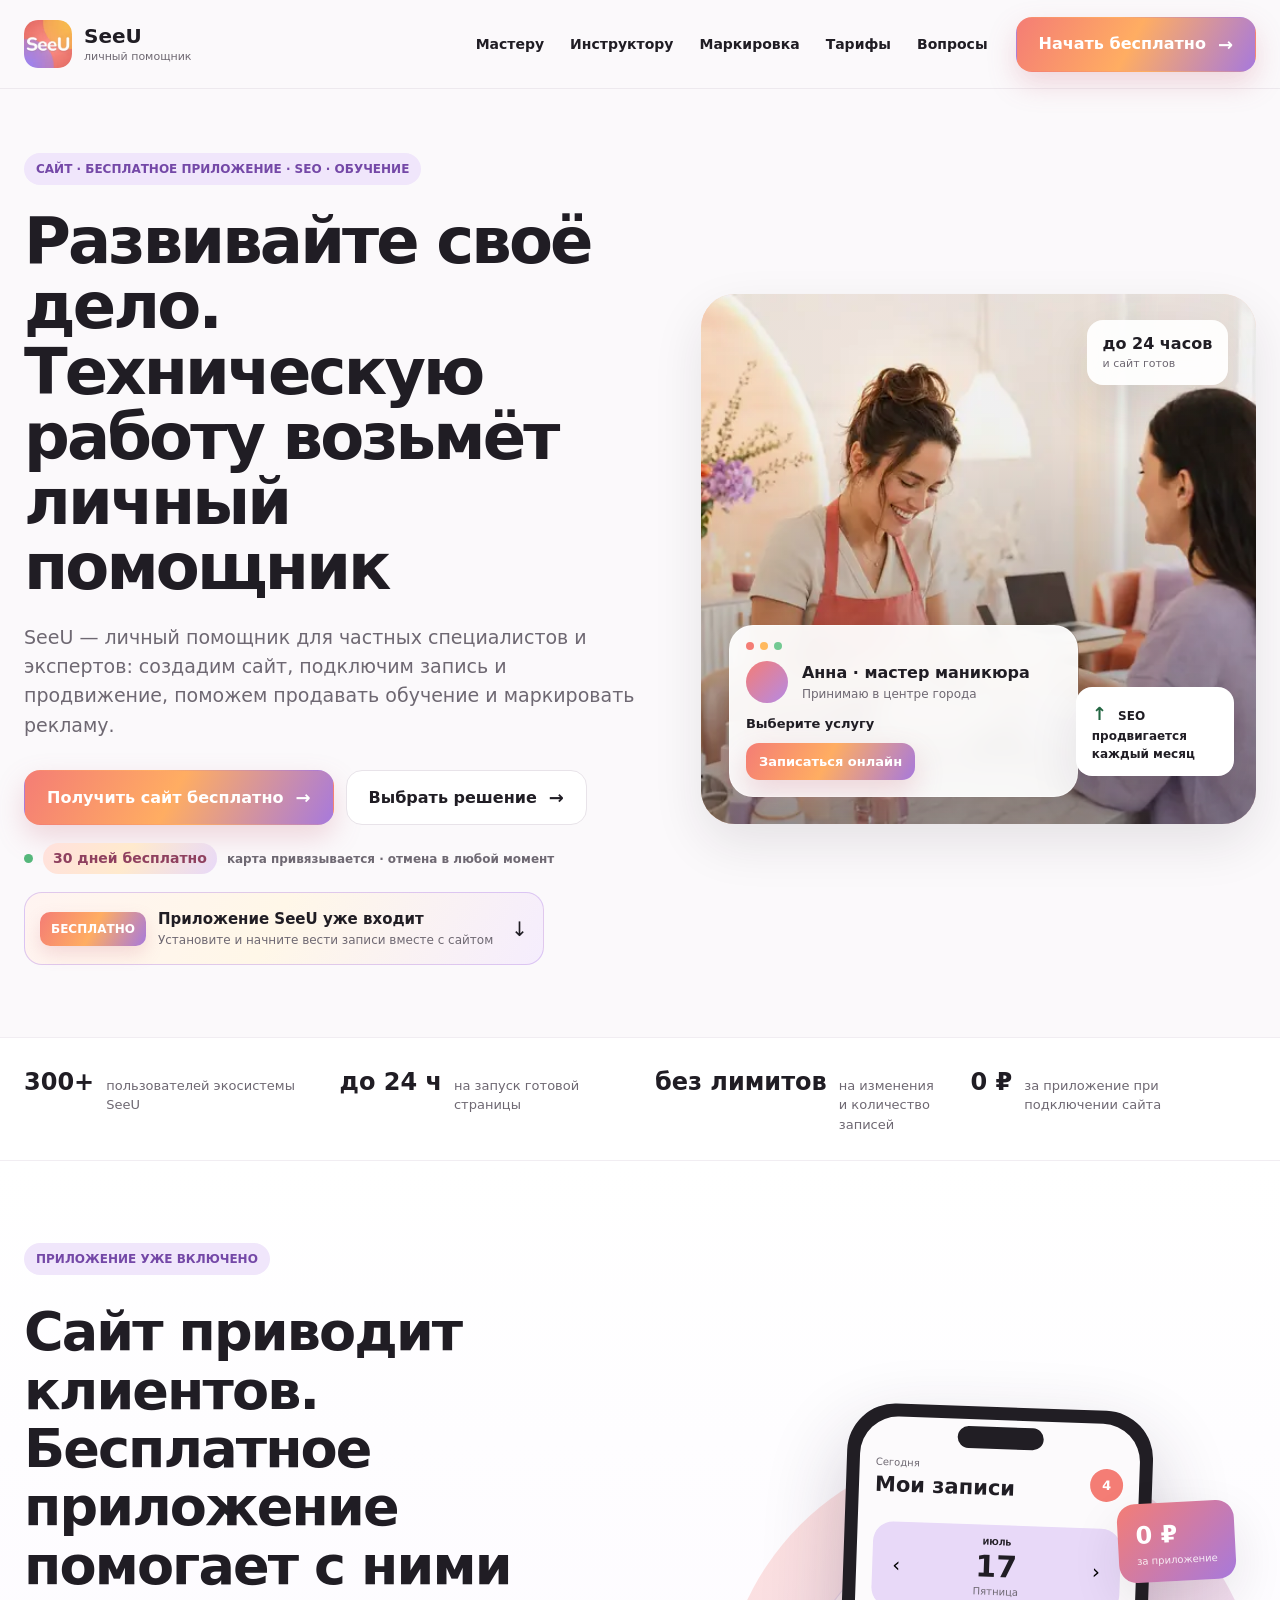
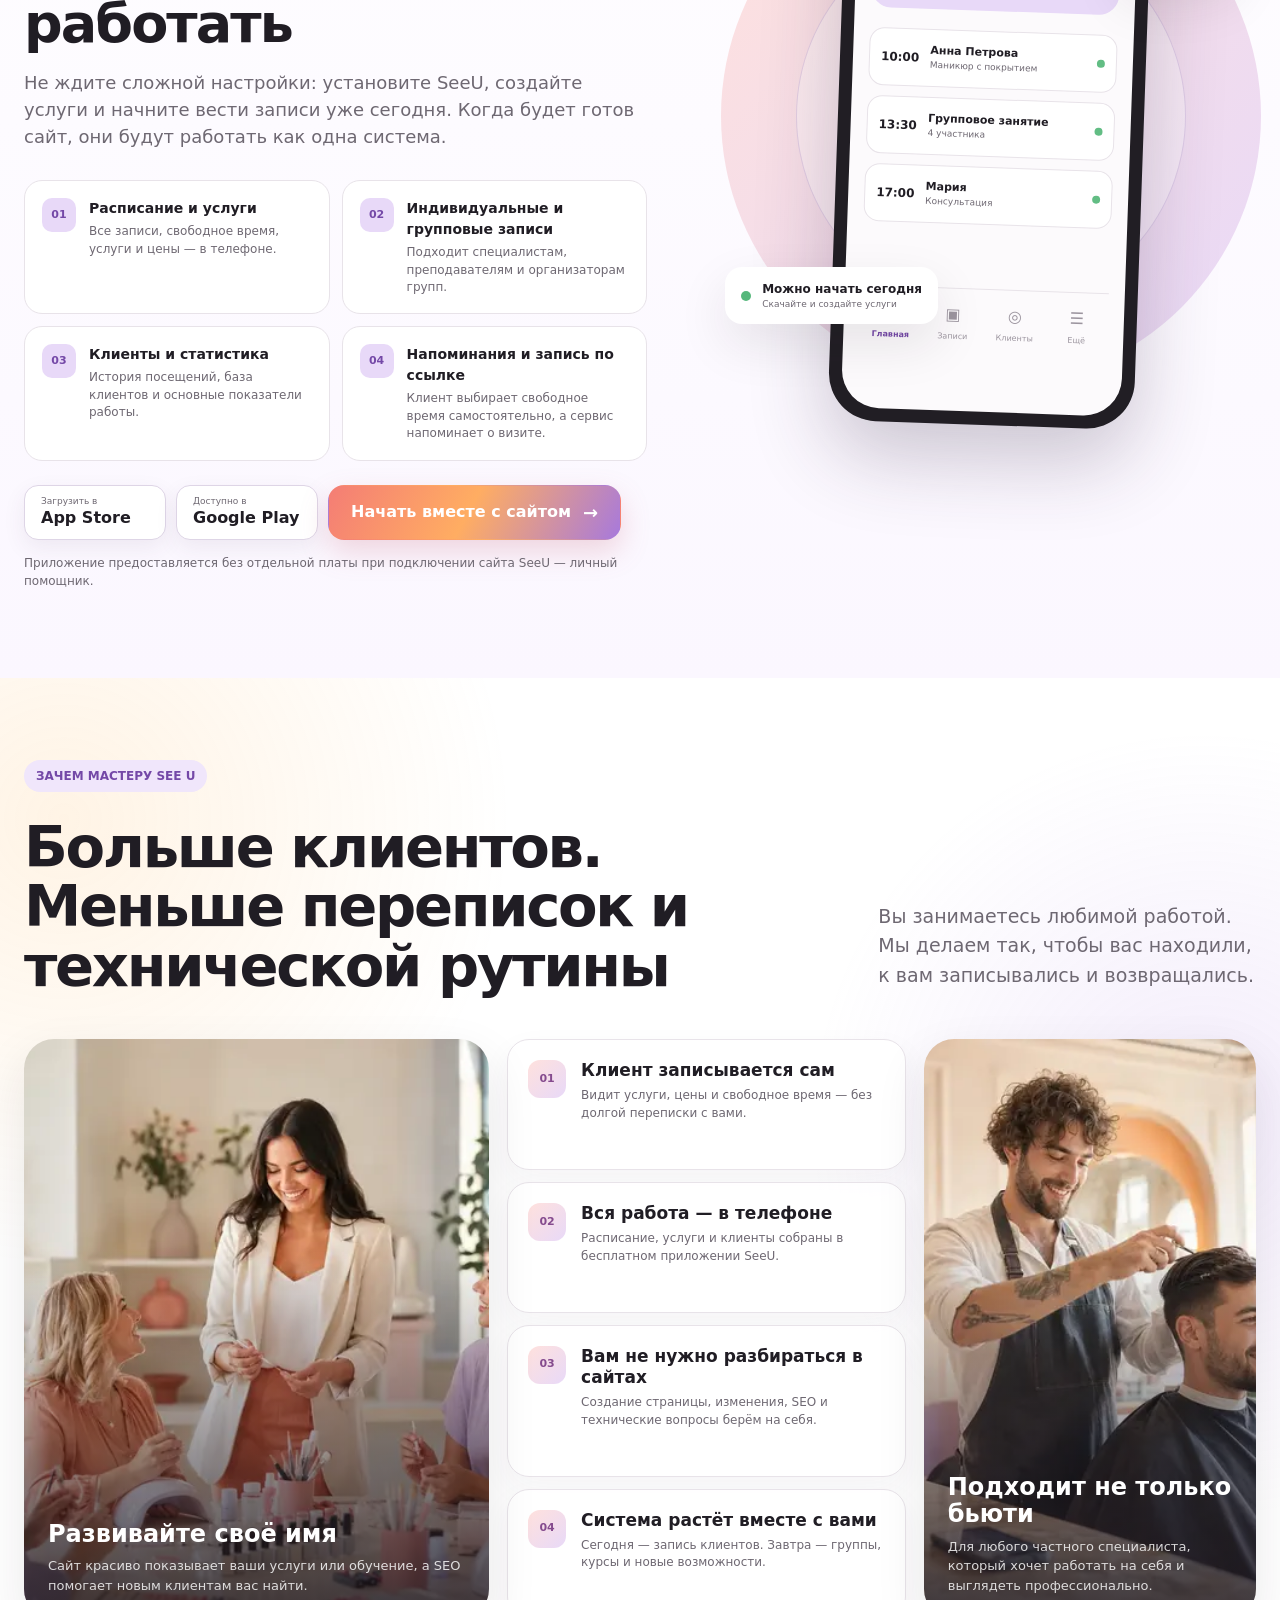
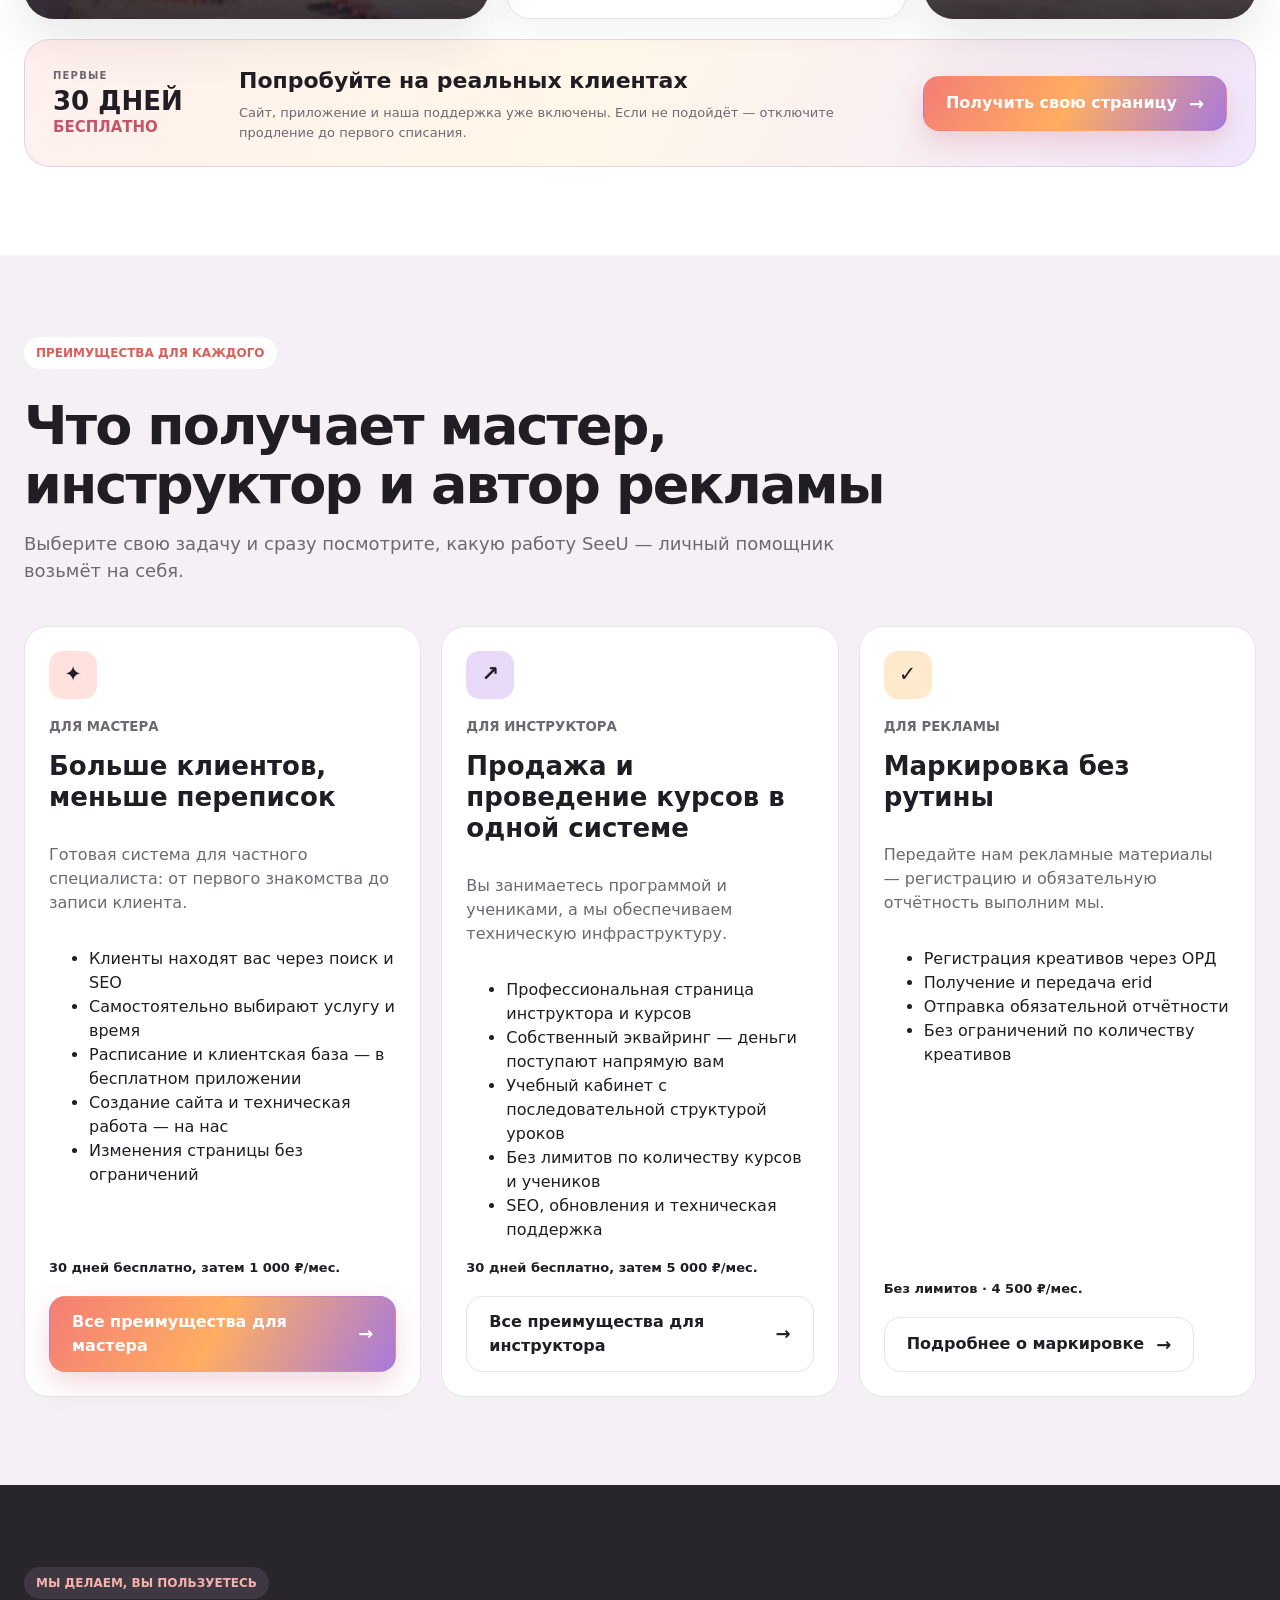
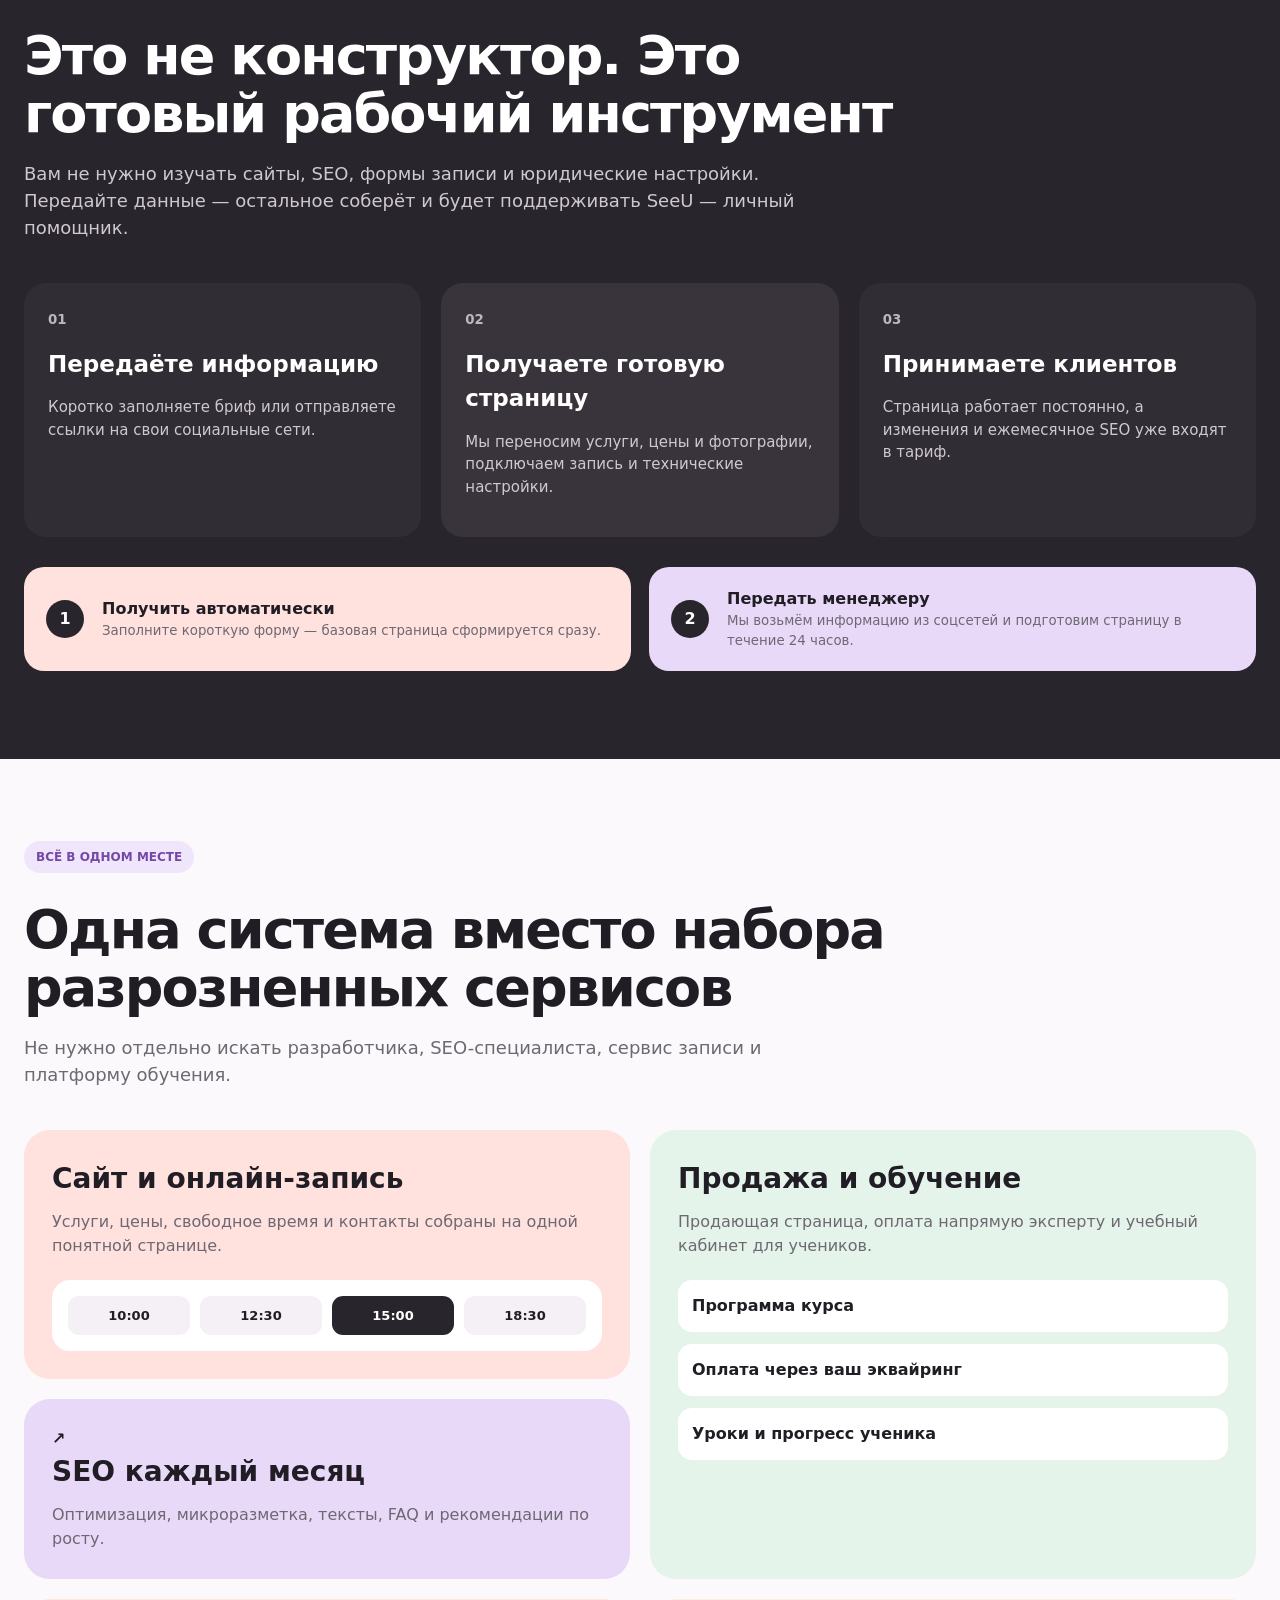
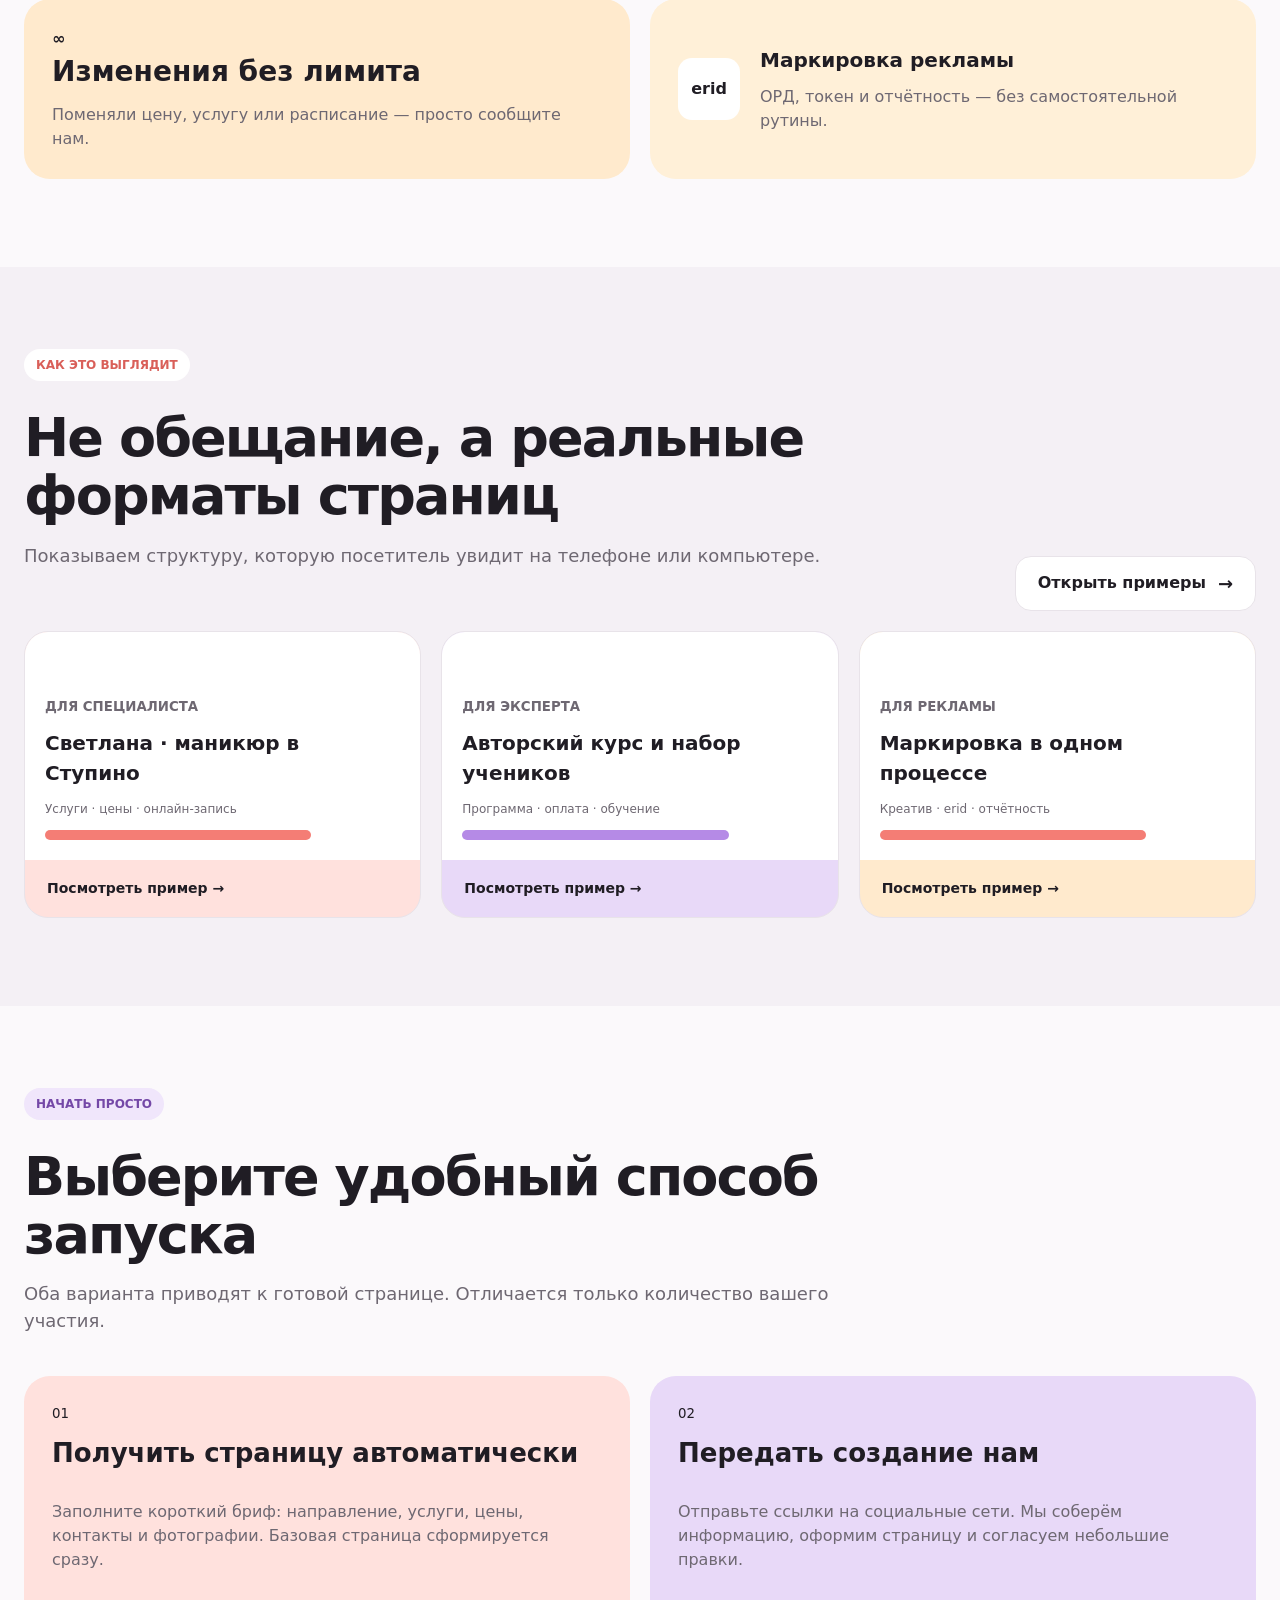
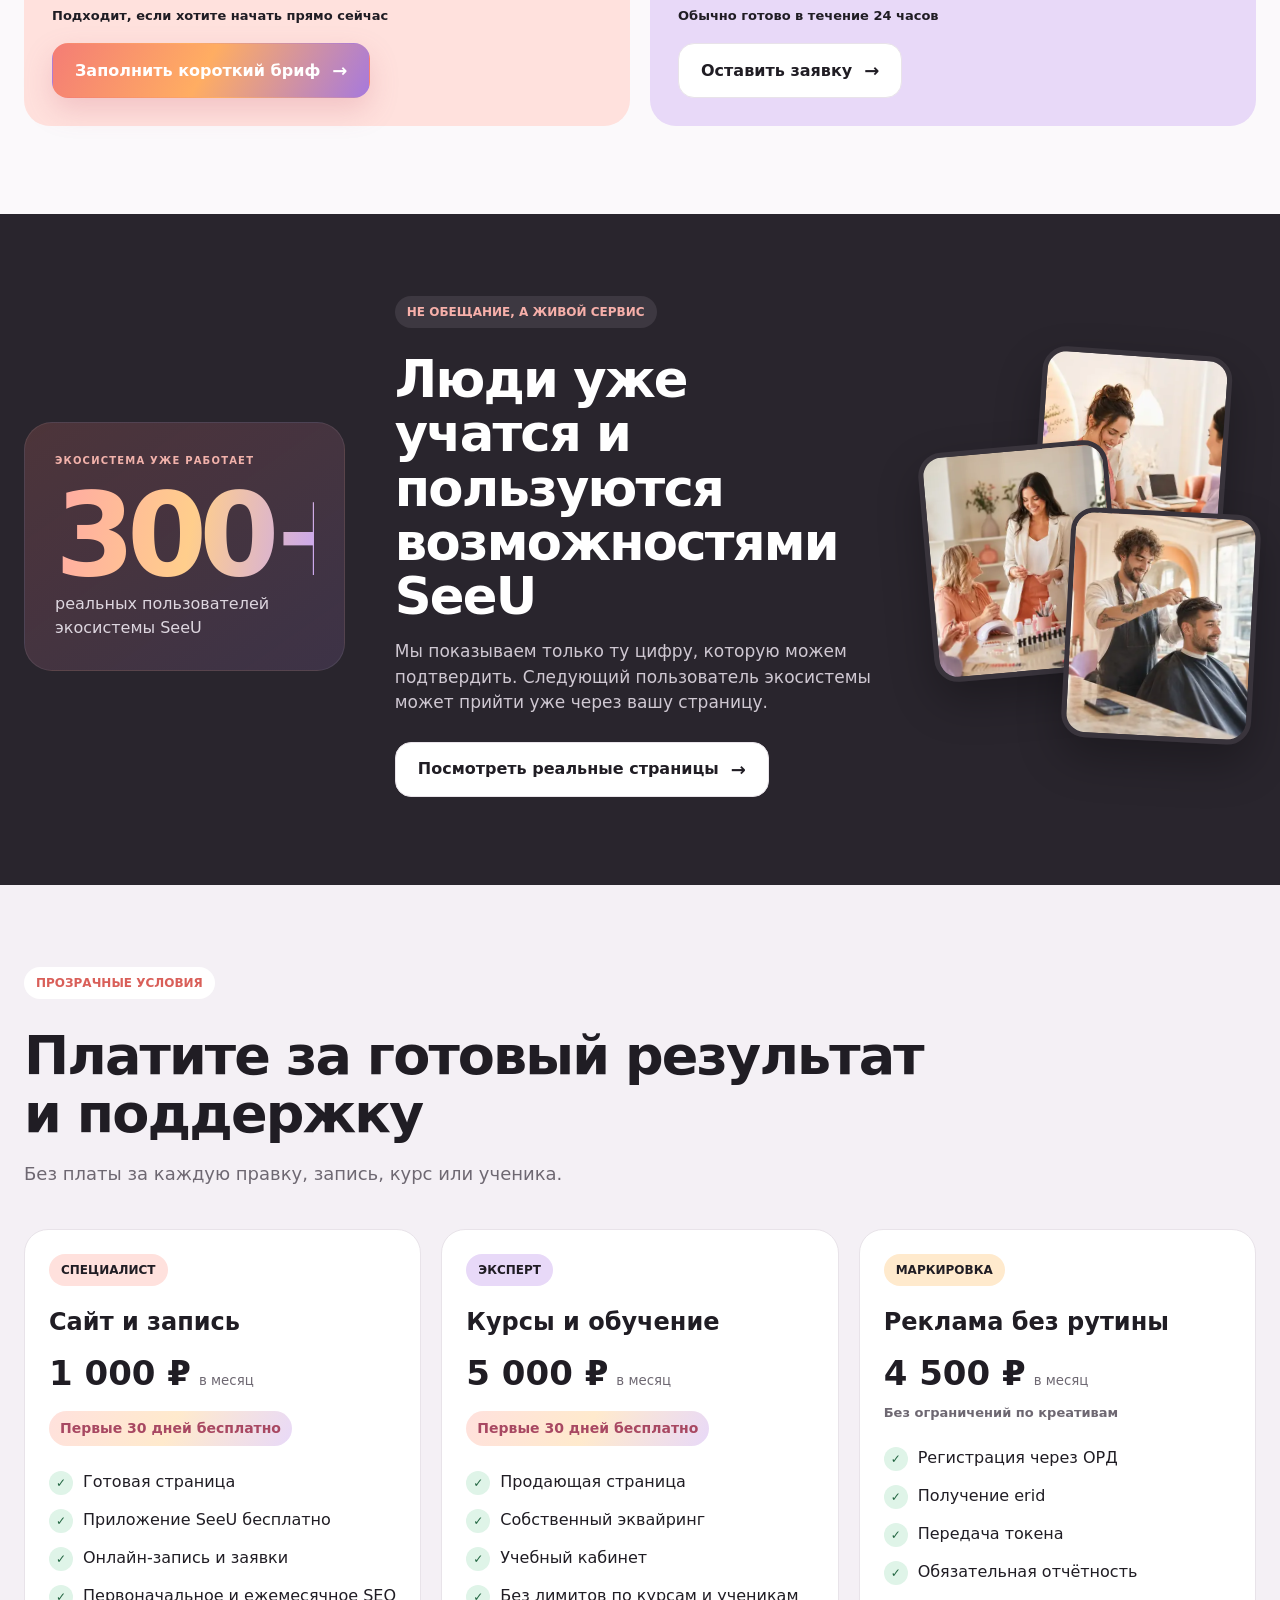
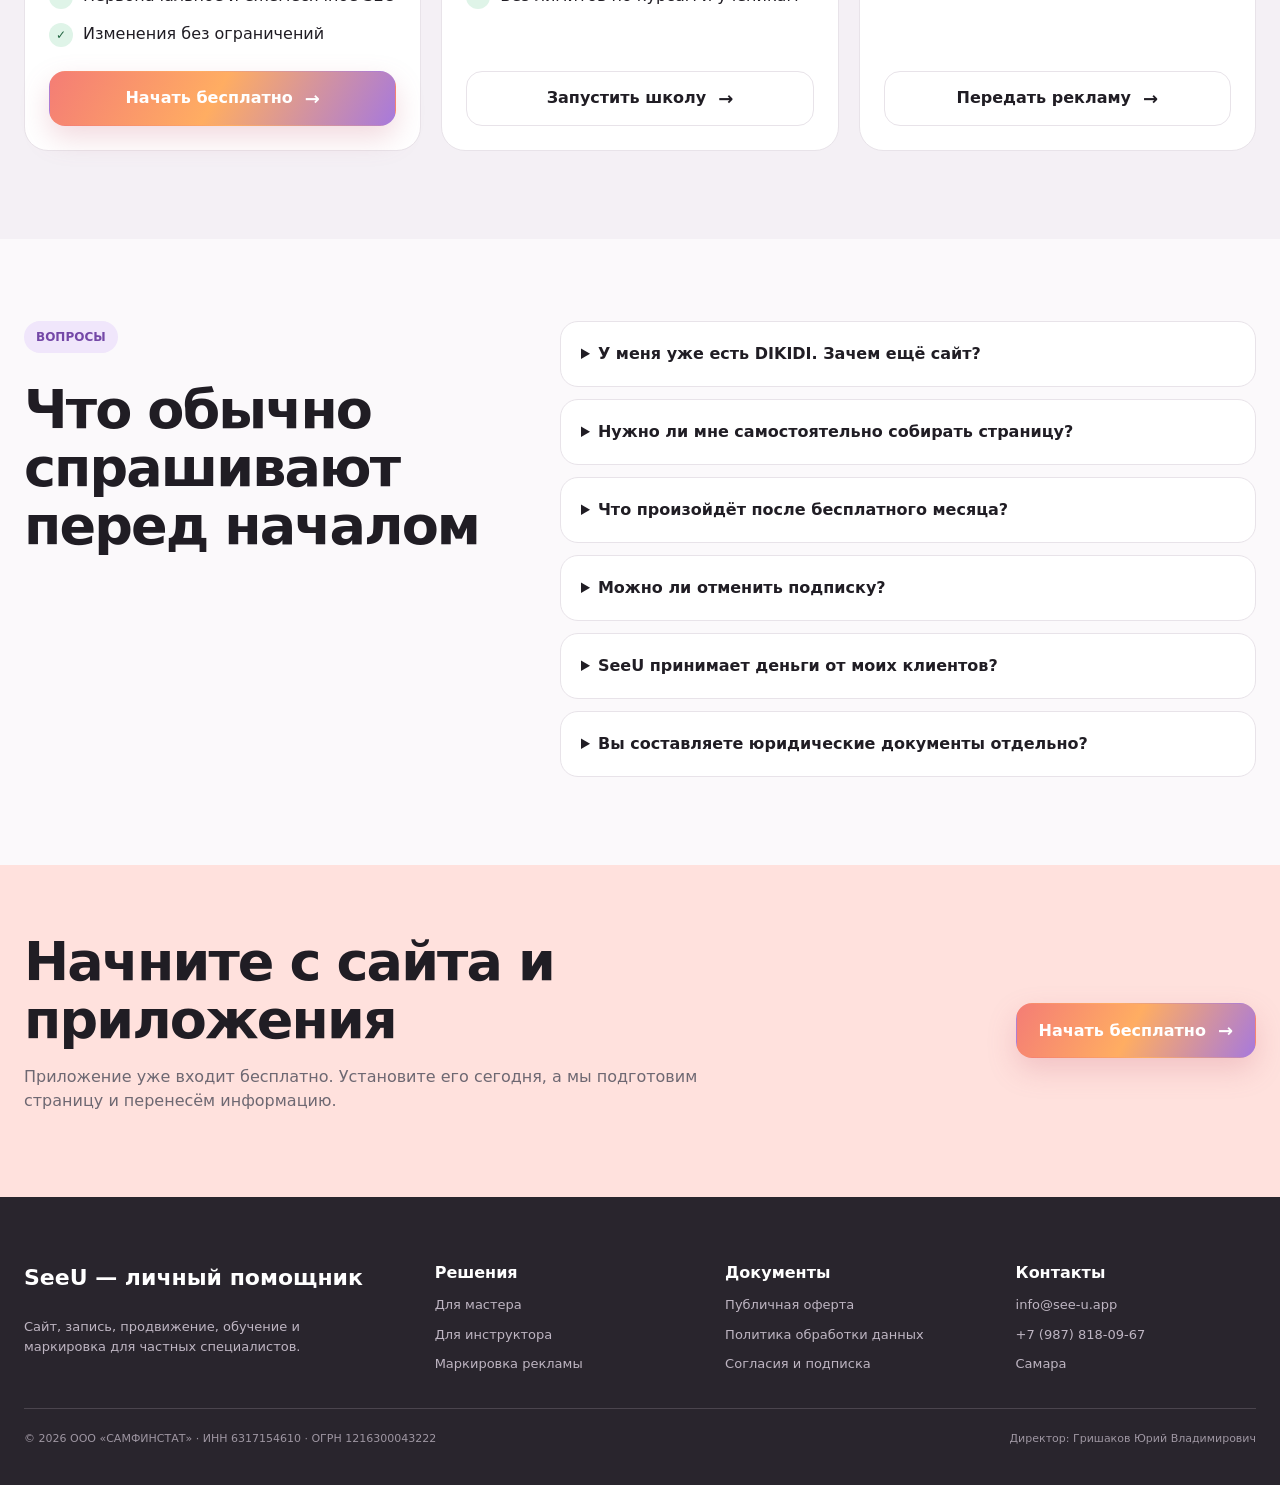
==== commit 9cc62ffa: "Show role-specific benefits and remove referral offer from homepage" ====
--- a/index.html
+++ b/index.html
@@ -1 +1,5 @@
-<!DOCTYPE html><html lang="ru"><meta charset="utf-8"><meta content="width=device-width,initial-scale=1" name="viewport"><meta content="SeeU — личный помощник для частных специалистов и экспертов: сайт, бесплатное приложение, онлайн-запись, SEO, обучение и маркировка рекламы." name="description"><title>SeeU — личный помощник</title><link href="styles.css?v=20260720-3" rel="stylesheet"><link href="app.css?v=20260720-3" rel="stylesheet"><header class="site-header"><div class="container header-inner"><a href="#top" class="brand" aria-label="SeeU — личный помощник"><img alt="" src="assets/seeu-logo.webp" height="48" width="48"><span><strong>SeeU</strong><small>личный помощник</small></span></a><button type="button" class="menu-toggle" aria-controls="main-nav" aria-expanded="false">Меню</button><nav aria-label="Главное меню" class="main-nav" id="main-nav"><a href="master.html">Мастеру</a><a href="instructor.html">Инструктору</a><a href="marking.html">Маркировка</a><a href="#pricing">Тарифы</a><a href="#faq">Вопросы</a></nav><button type="button" class="button button-dark header-cta" data-open-brief>Начать бесплатно <span>→</span></button></div></header><main id="top"><section class="hero"><div class="container hero-grid"><div class="hero-copy"><p class="eyebrow eyebrow-lilac">САЙТ · БЕСПЛАТНОЕ ПРИЛОЖЕНИЕ · SEO · ОБУЧЕНИЕ<h1>Развивайте своё дело. Техническую работу возьмёт личный помощник</h1><p class="lead">SeeU — личный помощник для частных специалистов и экспертов: создадим сайт, подключим запись и продвижение, поможем продавать обучение и маркировать рекламу.<div class="button-row"><button type="button" class="button button-dark" data-open-brief>Получить сайт бесплатно <span>→</span></button><a href="#solutions" class="button button-light">Выбрать решение <span>→</span></a></div><p class="trial-note"><i></i><strong>30 дней бесплатно</strong><span>карта привязывается · отмена в любой момент</span></p><a href="#app" class="app-included"><b>Бесплатно</b><span><strong>Приложение SeeU уже входит</strong><small>Установите и начните вести записи вместе с сайтом</small></span><em>↓</em></a></div><div class="hero-visual" aria-label="Мастер работает с клиентом, пока SeeU помогает с записью и продвижением" role="img"><img alt="Мастер маникюра работает с клиенткой в светлой студии" src="assets/lifestyle-nail-master.webp" class="hero-lifestyle"><div class="speed-badge"><strong>до 24 часов</strong><span>и сайт готов</span></div><div class="browser-card"><div class="browser-dots"><i></i><i></i><i></i></div><div class="profile-line"><div class="avatar"></div><div><strong>Анна · мастер маникюра</strong><span>Принимаю в центре города</span></div></div><p class="mini-title">Выберите услугу<div class="service-row selected"><span><strong>Маникюр с покрытием</strong><small>2 300 ₽ · 2 часа</small></span><b>Выбрано</b></div><div class="service-row"><span><strong>Снятие + маникюр</strong><small>1 400 ₽ · 1,5 часа</small></span><b>＋</b></div><div class="service-row"><span><strong>Укрепление ногтей</strong><small>700 ₽ · 30 минут</small></span><b>＋</b></div><span class="mock-button">Записаться онлайн</span></div><div class="seo-badge"><b>↑</b> SEO продвигается каждый месяц</div></div></div></section><section class="proof-strip" aria-label="Факты о сервисе"><div class="container proof-grid"><p><strong>300+</strong><span>пользователей экосистемы SeeU</span><p><strong>до 24 ч</strong><span>на запуск готовой страницы</span><p><strong>без лимитов</strong><span>на изменения и количество записей</span><p><strong>0 ₽</strong><span>за приложение при подключении сайта</span></div></section><section class="section app-section" id="app"><div class="container app-grid"><div class="app-copy"><p class="eyebrow eyebrow-lilac">ПРИЛОЖЕНИЕ УЖЕ ВКЛЮЧЕНО<div class="section-heading"><h2>Сайт приводит клиентов. Бесплатное приложение помогает с ними работать</h2><p>Не ждите сложной настройки: установите SeeU, создайте услуги и начните вести записи уже сегодня. Когда будет готов сайт, они будут работать как одна система.</div><div class="app-benefits"><article><b>01</b><span><strong>Расписание и услуги</strong><small>Все записи, свободное время, услуги и цены — в телефоне.</small></span></article><article><b>02</b><span><strong>Индивидуальные и групповые записи</strong><small>Подходит специалистам, преподавателям и организаторам групп.</small></span></article><article><b>03</b><span><strong>Клиенты и статистика</strong><small>История посещений, база клиентов и основные показатели работы.</small></span></article><article><b>04</b><span><strong>Напоминания и запись по ссылке</strong><small>Клиент выбирает свободное время самостоятельно, а сервис напоминает о визите.</small></span></article></div><div class="app-actions"><a href="https://apps.apple.com/ru/app/seeu-%D0%BB%D0%B8%D1%87%D0%BD%D1%8B%D0%B9-%D0%BF%D0%BE%D0%BC%D0%BE%D1%89%D0%BD%D0%B8%D0%BA/id1665151488" class="store-button" rel="noopener" target="_blank"><small>Загрузить в</small><strong>App Store</strong></a><a href="https://play.google.com/store/apps/details?id=com.seeu.mobile" class="store-button" rel="noopener" target="_blank"><small>Доступно в</small><strong>Google Play</strong></a><button type="button" class="button button-dark" data-open-brief>Начать вместе с сайтом <span>→</span></button></div><p class="app-note">Приложение предоставляется без отдельной платы при подключении сайта SeeU — личный помощник.</div><div class="app-phone-wrap" aria-label="Пример интерфейса приложения SeeU" role="img"><div class="app-orbit orbit-one"></div><div class="app-orbit orbit-two"></div><div class="phone-shell"><div class="phone-speaker"></div><div class="phone-screen"><div class="phone-head"><span><small>Сегодня</small><strong>Мои записи</strong></span><b>4</b></div><div class="phone-date"><button type="button">‹</button><span><small>ИЮЛЬ</small><strong>17</strong><em>Пятница</em></span><button type="button">›</button></div><div class="phone-appointments"><article><time>10:00</time><span><strong>Анна Петрова</strong><small>Маникюр с покрытием</small></span><i></i></article><article><time>13:30</time><span><strong>Групповое занятие</strong><small>4 участника</small></span><i></i></article><article><time>17:00</time><span><strong>Мария</strong><small>Консультация</small></span><i></i></article></div><div class="phone-nav"><b>⌂<small>Главная</small></b><span>▣<small>Записи</small></span><span>◎<small>Клиенты</small></span><span>☰<small>Ещё</small></span></div></div></div><div class="free-app-badge"><strong>0 ₽</strong><span>за приложение</span></div><div class="today-badge"><i></i><span><strong>Можно начать сегодня</strong><small>Скачайте и создайте услуги</small></span></div></div></div></section><section class="section why-section"><div class="container"><div class="why-heading"><div><p class="eyebrow eyebrow-lilac">ЗАЧЕМ МАСТЕРУ SEE U<h2>Больше клиентов. Меньше переписок и технической рутины</h2></div><p>Вы занимаетесь любимой работой. Мы делаем так, чтобы вас находили, к вам записывались и возвращались.</div><div class="why-grid"><figure class="why-photo why-photo-instructor"><img alt="Инструктор проводит обучение для мастеров" src="assets/lifestyle-instructor.webp" loading="lazy"><figcaption><strong>Развивайте своё имя</strong><span>Сайт красиво показывает ваши услуги или обучение, а SEO помогает новым клиентам вас найти.</span></figcaption></figure><div class="why-benefits"><article><b>01</b><span><strong>Клиент записывается сам</strong><small>Видит услуги, цены и свободное время — без долгой переписки с вами.</small></span></article><article><b>02</b><span><strong>Вся работа — в телефоне</strong><small>Расписание, услуги и клиенты собраны в бесплатном приложении SeeU.</small></span></article><article><b>03</b><span><strong>Вам не нужно разбираться в сайтах</strong><small>Создание страницы, изменения, SEO и технические вопросы берём на себя.</small></span></article><article><b>04</b><span><strong>Система растёт вместе с вами</strong><small>Сегодня — запись клиентов. Завтра — группы, курсы и новые возможности.</small></span></article></div><figure class="why-photo why-photo-barber"><img alt="Молодой барбер работает с клиентом" src="assets/lifestyle-barber.webp" loading="lazy"><figcaption><strong>Подходит не только бьюти</strong><span>Для любого частного специалиста, который хочет работать на себя и выглядеть профессионально.</span></figcaption></figure></div><div class="free-start-banner"><div class="free-start-number"><small>ПЕРВЫЕ</small><strong>30 ДНЕЙ</strong><b>БЕСПЛАТНО</b></div><div><h3>Попробуйте на реальных клиентах</h3><p>Сайт, приложение и наша поддержка уже включены. Если не подойдёт — отключите продление до первого списания.</div><button type="button" class="button button-dark" data-open-brief>Получить свою страницу <span>→</span></button></div></div></section><section class="section section-soft" id="solutions"><div class="container"><p class="eyebrow eyebrow-white">РЕШЕНИЯ<div class="section-heading"><h2>Выберите, что нужно вашему делу сейчас</h2><p>Начните с одного направления. Остальные возможности можно подключить позже.</div><div class="cards-3 solution-grid"><article class="solution-card"><span class="coral card-icon">✦</span><small>СПЕЦИАЛИСТАМ</small><h3>Сайт и онлайн-запись</h3><p>Создадим страницу, перенесём услуги и цены, настроим запись, бесплатно подключим приложение и будем заниматься SEO каждый месяц.<div class="card-footer"><strong>30 дней бесплатно, затем 1 000 ₽/мес.</strong><a href="master.html" class="button button-dark">Посмотреть решение <span>→</span></a></div></article><article class="solution-card"><span class="lilac card-icon">↗</span><small>ЭКСПЕРТАМ</small><h3>Продажа и проведение курсов</h3><p>Продающая страница, ваш эквайринг, учебный кабинет и сопровождение без лимитов по курсам и ученикам.<div class="card-footer"><strong>30 дней бесплатно, затем 5 000 ₽/мес.</strong><a href="instructor.html" class="button button-light">Запустить свою школу <span>→</span></a></div></article><article class="solution-card"><span class="card-icon apricot">✓</span><small>ДЛЯ РЕКЛАМЫ</small><h3>Маркировка без рутины</h3><p>Зарегистрируем креативы через ОРД, передадим erid и отправим обязательную отчётность.<div class="card-footer"><strong>Без лимитов · 4 500 ₽/мес.</strong><a href="marking.html" class="button button-light">Передать рекламу <span>→</span></a></div></article></div></div></section><section class="section section-dark"><div class="container"><p class="eyebrow eyebrow-dark">МЫ ДЕЛАЕМ, ВЫ ПОЛЬЗУЕТЕСЬ<div class="section-heading section-heading-dark"><h2>Это не конструктор. Это готовый рабочий инструмент</h2><p>Вам не нужно изучать сайты, SEO, формы записи и юридические настройки. Передайте данные — остальное соберёт и будет поддерживать SeeU — личный помощник.</div><div class="cards-3 process-grid"><article><small>01</small><h3>Передаёте информацию</h3><p>Коротко заполняете бриф или отправляете ссылки на свои социальные сети.</article><article class="process-featured"><small>02</small><h3>Получаете готовую страницу</h3><p>Мы переносим услуги, цены и фотографии, подключаем запись и технические настройки.</article><article><small>03</small><h3>Принимаете клиентов</h3><p>Страница работает постоянно, а изменения и ежемесячное SEO уже входят в тариф.</article></div><div class="launch-shortcuts"><div class="coral shortcut"><b>1</b><span><strong>Получить автоматически</strong><small>Заполните короткую форму — базовая страница сформируется сразу.</small></span></div><div class="lilac shortcut"><b>2</b><span><strong>Передать менеджеру</strong><small>Мы возьмём информацию из соцсетей и подготовим страницу в течение 24 часов.</small></span></div></div></div></section><section class="section"><div class="container"><p class="eyebrow eyebrow-lilac">ВСЁ В ОДНОМ МЕСТЕ<div class="section-heading"><h2>Одна система вместо набора разрозненных сервисов</h2><p>Не нужно отдельно искать разработчика, SEO-специалиста, сервис записи и платформу обучения.</div><div class="ecosystem-grid"><article class="ecosystem-card booking-card"><h3>Сайт и онлайн-запись</h3><p>Услуги, цены, свободное время и контакты собраны на одной понятной странице.<div class="time-slots"><span>10:00</span><span>12:30</span><span class="active">15:00</span><span>18:30</span></div></article><article class="ecosystem-card course-card"><h3>Продажа и обучение</h3><p>Продающая страница, оплата напрямую эксперту и учебный кабинет для учеников.<ul><li>Программа курса<li>Оплата через ваш эквайринг<li>Уроки и прогресс ученика</ul></article><article class="ecosystem-card seo-card"><b>↗</b><h3>SEO каждый месяц</h3><p>Оптимизация, микроразметка, тексты, FAQ и рекомендации по росту.</article><article class="ecosystem-card changes-card"><b>∞</b><h3>Изменения без лимита</h3><p>Поменяли цену, услугу или расписание — просто сообщите нам.</article><article class="ecosystem-card marking-card"><b>erid</b><div><h3>Маркировка рекламы</h3><p>ОРД, токен и отчётность — без самостоятельной рутины.</div></article></div></div></section><section class="section section-soft" id="examples"><div class="container"><div class="heading-row"><div><p class="eyebrow eyebrow-white">КАК ЭТО ВЫГЛЯДИТ<div class="section-heading"><h2>Не обещание, а реальные форматы страниц</h2><p>Показываем структуру, которую посетитель увидит на телефоне или компьютере.</div></div><a href="https://see-u.app/marketing" class="button button-light" rel="noopener" target="_blank">Открыть примеры <span>→</span></a></div><div class="cards-3 examples-grid"><a href="https://see-u.app/manikyur-stupino-svetlana" class="example-card example-coral" rel="noopener" target="_blank"><div class="example-window"><small>ДЛЯ СПЕЦИАЛИСТА</small><h3>Светлана · маникюр в Ступино</h3><p>Услуги · цены · онлайн-запись</p><i></i></div><span>Посмотреть пример →</span></a><a href="https://see-u.app/rihter" class="example-card example-lilac" rel="noopener" target="_blank"><div class="example-window"><small>ДЛЯ ЭКСПЕРТА</small><h3>Авторский курс и набор учеников</h3><p>Программа · оплата · обучение</p><i></i></div><span>Посмотреть пример →</span></a><a href="https://see-u.app/marketing" class="example-card example-apricot" rel="noopener" target="_blank"><div class="example-window"><small>ДЛЯ РЕКЛАМЫ</small><h3>Маркировка в одном процессе</h3><p>Креатив · erid · отчётность</p><i></i></div><span>Посмотреть пример →</span></a></div></div></section><section class="section"><div class="container"><p class="eyebrow eyebrow-lilac">НАЧАТЬ ПРОСТО<div class="section-heading"><h2>Выберите удобный способ запуска</h2><p>Оба варианта приводят к готовой странице. Отличается только количество вашего участия.</div><div class="launch-grid"><article class="coral launch-card"><small>01</small><h3>Получить страницу автоматически</h3><p>Заполните короткий бриф: направление, услуги, цены, контакты и фотографии. Базовая страница сформируется сразу.</p><strong>Подходит, если хотите начать прямо сейчас</strong><button type="button" class="button button-dark" data-open-brief>Заполнить короткий бриф <span>→</span></button></article><article class="lilac launch-card"><small>02</small><h3>Передать создание нам</h3><p>Отправьте ссылки на социальные сети. Мы соберём информацию, оформим страницу и согласуем небольшие правки.</p><strong>Обычно готово в течение 24 часов</strong><button type="button" class="button button-light" data-open-brief>Оставить заявку <span>→</span></button></article></div></div></section><section class="section section-dark trust-section"><div class="container trust-single"><div class="trust-number"><small>ЭКОСИСТЕМА УЖЕ РАБОТАЕТ</small><strong>300+</strong><span>реальных пользователей экосистемы SeeU</span></div><div class="trust-copy"><p class="eyebrow eyebrow-dark">НЕ ОБЕЩАНИЕ, А ЖИВОЙ СЕРВИС<h2>Люди уже учатся и пользуются возможностями SeeU</h2><p>Мы показываем только ту цифру, которую можем подтвердить. Следующий пользователь экосистемы может прийти уже через вашу страницу.</p><a href="#examples" class="button button-light">Посмотреть реальные страницы <span>→</span></a></div><div class="trust-photos" aria-hidden="true"><img alt="" src="assets/lifestyle-nail-master.webp" loading="lazy"><img alt="" src="assets/lifestyle-instructor.webp" loading="lazy"><img alt="" src="assets/lifestyle-barber.webp" loading="lazy"></div></div></section><section class="section section-soft" id="pricing"><div class="container"><p class="eyebrow eyebrow-white">ПРОЗРАЧНЫЕ УСЛОВИЯ<div class="section-heading"><h2>Платите за готовый результат и поддержку</h2><p>Без платы за каждую правку, запись, курс или ученика.</div><div class="cards-3 pricing-grid"><article class="price-card"><span class="coral price-tag">СПЕЦИАЛИСТ</span><h3>Сайт и запись</h3><p class="price"><strong>1 000 ₽</strong><small>в месяц</small></p><em>Первые 30 дней бесплатно</em><ul><li>Готовая страница<li>Приложение SeeU бесплатно<li>Онлайн-запись и заявки<li>Первоначальное и ежемесячное SEO<li>Изменения без ограничений</ul><button type="button" class="button button-dark" data-open-brief>Начать бесплатно <span>→</span></button></article><article class="price-card"><span class="lilac price-tag">ЭКСПЕРТ</span><h3>Курсы и обучение</h3><p class="price"><strong>5 000 ₽</strong><small>в месяц</small></p><em>Первые 30 дней бесплатно</em><ul><li>Продающая страница<li>Собственный эквайринг<li>Учебный кабинет<li>Без лимитов по курсам и ученикам</ul><button type="button" class="button button-light" data-open-brief>Запустить школу <span>→</span></button></article><article class="price-card"><span class="price-tag apricot">МАРКИРОВКА</span><h3>Реклама без рутины</h3><p class="price"><strong>4 500 ₽</strong><small>в месяц</small></p><em class="muted">Без ограничений по креативам</em><ul><li>Регистрация через ОРД<li>Получение erid<li>Передача токена<li>Обязательная отчётность</ul><button type="button" class="button button-light" data-open-brief>Передать рекламу <span>→</span></button></article></div><div class="referral-callout"><span><strong>Эксперт может снизить тариф до 1 000 ₽ в месяц</strong><small>За каждого приглашённого специалиста после его первого платежа эксперт дополнительно получает 250 ₽.</small></span><a href="#faq" class="button button-light">Условия программы <span>→</span></a></div></div></section><section class="section" id="faq"><div class="container faq-wrap"><div class="faq-heading"><p class="eyebrow eyebrow-lilac">ВОПРОСЫ<h2>Что обычно спрашивают перед началом</h2></div><div class="faq-list"><details><summary>У меня уже есть DIKIDI. Зачем ещё сайт?</summary><p>Сайт помогает находить вас в поиске, объясняет ценность услуг и становится вашей независимой площадкой. Сервис записи можно сохранить или связать позже.</details><details><summary>Нужно ли мне самостоятельно собирать страницу?</summary><p>Нет. Можно заполнить короткий бриф или передать социальные сети — мы подготовим страницу.</details><details><summary>Что произойдёт после бесплатного месяца?</summary><p>Если подписка не отключена, спишется стоимость выбранного тарифа. Дата и сумма будут показаны до привязки карты.</details><details><summary>Можно ли отменить подписку?</summary><p>Да. Автоплатёж можно отключить самостоятельно. Доступ сохраняется до конца оплаченного периода.</details><details><summary>SeeU принимает деньги от моих клиентов?</summary><p>Нет. Услуги и курсы продаёт сам специалист или эксперт через собственные реквизиты и эквайринг.</details><details><summary>Вы составляете юридические документы отдельно?</summary><p>На этом этапе документы работают только внутри экосистемы SeeU. Отдельную юридическую подготовку для сторонних площадок мы не продаём.</details></div></div></section><section class="final-cta"><div class="container final-cta-inner"><div><h2>Начните с сайта и приложения</h2><p>Приложение уже входит бесплатно. Установите его сегодня, а мы подготовим страницу и перенесём информацию.</div><button type="button" class="button button-dark" data-open-brief>Начать бесплатно <span>→</span></button></div></section></main><footer class="site-footer"><div class="container footer-grid"><div class="footer-brand"><strong>SeeU — личный помощник</strong><p>Сайт, запись, продвижение, обучение и маркировка для частных специалистов.</div><div><strong>Решения</strong><a href="master.html">Для мастера</a><a href="instructor.html">Для инструктора</a><a href="marking.html">Маркировка рекламы</a></div><div><strong>Документы</strong><a href="#" aria-disabled="true">Публичная оферта</a><a href="#" aria-disabled="true">Политика обработки данных</a><a href="#" aria-disabled="true">Согласия и подписка</a></div><div><strong>Контакты</strong><a href="mailto:info@see-u.app">info@see-u.app</a><a href="tel:+79878180967">+7&nbsp;(987)&nbsp;818&#8209;09&#8209;67</a><span>Самара</span></div></div><div class="container legal-line"><span>© 2026 ООО «САМФИНСТАТ» · ИНН 6317154610 · ОГРН 1216300043222</span><span>Директор: Гришаков Юрий Владимирович</span></div></footer><dialog class="brief-dialog" id="brief-dialog"><form class="dialog-card" method="dialog"><button type="submit" class="dialog-close" aria-label="Закрыть" value="close">×</button><p class="eyebrow eyebrow-lilac">ПЕРВЫЙ ШАГ<h2>Как хотите запустить страницу?</h2><p>Это дизайн-прототип формы. Данные никуда не отправляются.<div class="dialog-options"><button type="submit" value="close"><strong>Заполнить короткий бриф</strong><span>Получить базовую страницу автоматически</span></button><button type="submit" value="close"><strong>Передать создание нам</strong><span>Менеджер свяжется и соберёт информацию</span></button></div><div class="legal-preview"><label><input type="checkbox"><span>Даю отдельное согласие на обработку персональных данных</span></label><label><input type="checkbox"><span>Хочу получать новости и специальные предложения <small>(необязательно)</small></span></label></div></form></dialog><script src="script.js"></script>+<!DOCTYPE html><html lang="ru"><meta charset="utf-8"><meta content="width=device-width,initial-scale=1" name="viewport"><meta content="SeeU — личный помощник для частных специалистов и экспертов: сайт, бесплатное приложение, онлайн-запись, SEO, обучение и маркировка рекламы." name="description"><title>SeeU — личный помощник</title><link href="styles.css?v=20260720-5" rel="stylesheet"><link href="app.css?v=20260720-5" rel="stylesheet"><header class="site-header"><div class="container header-inner"><a href="#top" class="brand" aria-label="SeeU — личный помощник"><img alt="" src="assets/seeu-logo.webp" height="48" width="48"><span><strong>SeeU</strong><small>личный помощник</small></span></a><button type="button" class="menu-toggle" aria-controls="main-nav" aria-expanded="false">Меню</button><nav aria-label="Главное меню" class="main-nav" id="main-nav"><a href="master.html">Мастеру</a><a href="instructor.html">Инструктору</a><a href="marking.html">Маркировка</a><a href="#pricing">Тарифы</a><a href="#faq">Вопросы</a></nav><button type="button" class="button button-dark header-cta" data-open-brief>Начать бесплатно <span>→</span></button></div></header><main id="top"><section class="hero"><div class="container hero-grid"><div class="hero-copy"><p class="eyebrow eyebrow-lilac">САЙТ · БЕСПЛАТНОЕ ПРИЛОЖЕНИЕ · SEO · ОБУЧЕНИЕ<h1>Развивайте своё дело. Техническую работу возьмёт личный помощник</h1><p class="lead">SeeU — личный помощник для частных специалистов и экспертов: создадим сайт, подключим запись и продвижение, поможем продавать обучение и маркировать рекламу.<div class="button-row"><button type="button" class="button button-dark" data-open-brief>Получить сайт бесплатно <span>→</span></button><a href="#solutions" class="button button-light">Выбрать решение <span>→</span></a></div><p class="trial-note"><i></i><strong>30 дней бесплатно</strong><span>карта привязывается · отмена в любой момент</span></p><a href="#app" class="app-included"><b>Бесплатно</b><span><strong>Приложение SeeU уже входит</strong><small>Установите и начните вести записи вместе с сайтом</small></span><em>↓</em></a></div><div class="hero-visual" aria-label="Мастер работает с клиентом, пока SeeU помогает с записью и продвижением" role="img"><img alt="Мастер маникюра работает с клиенткой в светлой студии" src="assets/lifestyle-nail-master.webp" class="hero-lifestyle"><div class="speed-badge"><strong>до 24 часов</strong><span>и сайт готов</span></div><div class="browser-card"><div class="browser-dots"><i></i><i></i><i></i></div><div class="profile-line"><div class="avatar"></div><div><strong>Анна · мастер маникюра</strong><span>Принимаю в центре города</span></div></div><p class="mini-title">Выберите услугу<div class="service-row selected"><span><strong>Маникюр с покрытием</strong><small>2 300 ₽ · 2 часа</small></span><b>Выбрано</b></div><div class="service-row"><span><strong>Снятие + маникюр</strong><small>1 400 ₽ · 1,5 часа</small></span><b>＋</b></div><div class="service-row"><span><strong>Укрепление ногтей</strong><small>700 ₽ · 30 минут</small></span><b>＋</b></div><span class="mock-button">Записаться онлайн</span></div><div class="seo-badge"><b>↑</b> SEO продвигается каждый месяц</div></div></div></section><section class="proof-strip" aria-label="Факты о сервисе"><div class="container proof-grid"><p><strong>300+</strong><span>пользователей экосистемы SeeU</span><p><strong>до 24 ч</strong><span>на запуск готовой страницы</span><p><strong>без лимитов</strong><span>на изменения и количество записей</span><p><strong>0 ₽</strong><span>за приложение при подключении сайта</span></div></section><section class="section app-section" id="app"><div class="container app-grid"><div class="app-copy"><p class="eyebrow eyebrow-lilac">ПРИЛОЖЕНИЕ УЖЕ ВКЛЮЧЕНО<div class="section-heading"><h2>Сайт приводит клиентов. Бесплатное приложение помогает с ними работать</h2><p>Не ждите сложной настройки: установите SeeU, создайте услуги и начните вести записи уже сегодня. Когда будет готов сайт, они будут работать как одна система.</div><div class="app-benefits"><article><b>01</b><span><strong>Расписание и услуги</strong><small>Все записи, свободное время, услуги и цены — в телефоне.</small></span></article><article><b>02</b><span><strong>Индивидуальные и групповые записи</strong><small>Подходит специалистам, преподавателям и организаторам групп.</small></span></article><article><b>03</b><span><strong>Клиенты и статистика</strong><small>История посещений, база клиентов и основные показатели работы.</small></span></article><article><b>04</b><span><strong>Напоминания и запись по ссылке</strong><small>Клиент выбирает свободное время самостоятельно, а сервис напоминает о визите.</small></span></article></div><div class="app-actions"><a href="https://apps.apple.com/ru/app/seeu-%D0%BB%D0%B8%D1%87%D0%BD%D1%8B%D0%B9-%D0%BF%D0%BE%D0%BC%D0%BE%D1%89%D0%BD%D0%B8%D0%BA/id1665151488" class="store-button" rel="noopener" target="_blank"><small>Загрузить в</small><strong>App Store</strong></a><a href="https://play.google.com/store/apps/details?id=com.seeu.mobile" class="store-button" rel="noopener" target="_blank"><small>Доступно в</small><strong>Google Play</strong></a><button type="button" class="button button-dark" data-open-brief>Начать вместе с сайтом <span>→</span></button></div><p class="app-note">Приложение предоставляется без отдельной платы при подключении сайта SeeU — личный помощник.</div><div class="app-phone-wrap" aria-label="Пример интерфейса приложения SeeU" role="img"><div class="app-orbit orbit-one"></div><div class="app-orbit orbit-two"></div><div class="phone-shell"><div class="phone-speaker"></div><div class="phone-screen"><div class="phone-head"><span><small>Сегодня</small><strong>Мои записи</strong></span><b>4</b></div><div class="phone-date"><button type="button">‹</button><span><small>ИЮЛЬ</small><strong>17</strong><em>Пятница</em></span><button type="button">›</button></div><div class="phone-appointments"><article><time>10:00</time><span><strong>Анна Петрова</strong><small>Маникюр с покрытием</small></span><i></i></article><article><time>13:30</time><span><strong>Групповое занятие</strong><small>4 участника</small></span><i></i></article><article><time>17:00</time><span><strong>Мария</strong><small>Консультация</small></span><i></i></article></div><div class="phone-nav"><b>⌂<small>Главная</small></b><span>▣<small>Записи</small></span><span>◎<small>Клиенты</small></span><span>☰<small>Ещё</small></span></div></div></div><div class="free-app-badge"><strong>0 ₽</strong><span>за приложение</span></div><div class="today-badge"><i></i><span><strong>Можно начать сегодня</strong><small>Скачайте и создайте услуги</small></span></div></div></div></section><section class="section why-section"><div class="container"><div class="why-heading"><div><p class="eyebrow eyebrow-lilac">ЗАЧЕМ МАСТЕРУ SEE U<h2>Больше клиентов. Меньше переписок и технической рутины</h2></div><p>Вы занимаетесь любимой работой. Мы делаем так, чтобы вас находили, к вам записывались и возвращались.</div><div class="why-grid"><figure class="why-photo why-photo-instructor"><img alt="Инструктор проводит обучение для мастеров" src="assets/lifestyle-instructor.webp" loading="lazy"><figcaption><strong>Развивайте своё имя</strong><span>Сайт красиво показывает ваши услуги или обучение, а SEO помогает новым клиентам вас найти.</span></figcaption></figure><div class="why-benefits"><article><b>01</b><span><strong>Клиент записывается сам</strong><small>Видит услуги, цены и свободное время — без долгой переписки с вами.</small></span></article><article><b>02</b><span><strong>Вся работа — в телефоне</strong><small>Расписание, услуги и клиенты собраны в бесплатном приложении SeeU.</small></span></article><article><b>03</b><span><strong>Вам не нужно разбираться в сайтах</strong><small>Создание страницы, изменения, SEO и технические вопросы берём на себя.</small></span></article><article><b>04</b><span><strong>Система растёт вместе с вами</strong><small>Сегодня — запись клиентов. Завтра — группы, курсы и новые возможности.</small></span></article></div><figure class="why-photo why-photo-barber"><img alt="Молодой барбер работает с клиентом" src="assets/lifestyle-barber.webp" loading="lazy"><figcaption><strong>Подходит не только бьюти</strong><span>Для любого частного специалиста, который хочет работать на себя и выглядеть профессионально.</span></figcaption></figure></div><div class="free-start-banner"><div class="free-start-number"><small>ПЕРВЫЕ</small><strong>30 ДНЕЙ</strong><b>БЕСПЛАТНО</b></div><div><h3>Попробуйте на реальных клиентах</h3><p>Сайт, приложение и наша поддержка уже включены. Если не подойдёт — отключите продление до первого списания.</div><button type="button" class="button button-dark" data-open-brief>Получить свою страницу <span>→</span></button></div></div></section><section class="section section-soft" id="solutions"><div class="container"><p class="eyebrow eyebrow-white">ПРЕИМУЩЕСТВА ДЛЯ КАЖДОГО</p><div class="section-heading"><h2>Что получает мастер, инструктор и автор рекламы</h2><p>Выберите свою задачу и сразу посмотрите, какую работу SeeU — личный помощник возьмёт на себя.</p></div><div class="cards-3 solution-grid">
+<article class="solution-card solution-card--master"><span class="coral card-icon">✦</span><small>ДЛЯ МАСТЕРА</small><h3>Больше клиентов, меньше переписок</h3><p>Готовая система для частного специалиста: от первого знакомства до записи клиента.</p><ul class="solution-benefits"><li>Клиенты находят вас через поиск и SEO</li><li>Самостоятельно выбирают услугу и время</li><li>Расписание и клиентская база — в бесплатном приложении</li><li>Создание сайта и техническая работа — на нас</li><li>Изменения страницы без ограничений</li></ul><div class="card-footer"><strong>30 дней бесплатно, затем 1 000 ₽/мес.</strong><a href="master.html" class="button button-dark">Все преимущества для мастера <span>→</span></a></div></article>
+<article class="solution-card solution-card--instructor"><span class="lilac card-icon">↗</span><small>ДЛЯ ИНСТРУКТОРА</small><h3>Продажа и проведение курсов в одной системе</h3><p>Вы занимаетесь программой и учениками, а мы обеспечиваем техническую инфраструктуру.</p><ul class="solution-benefits"><li>Профессиональная страница инструктора и курсов</li><li>Собственный эквайринг — деньги поступают напрямую вам</li><li>Учебный кабинет с последовательной структурой уроков</li><li>Без лимитов по количеству курсов и учеников</li><li>SEO, обновления и техническая поддержка</li></ul><div class="card-footer"><strong>30 дней бесплатно, затем 5 000 ₽/мес.</strong><a href="instructor.html" class="button button-light">Все преимущества для инструктора <span>→</span></a></div></article>
+<article class="solution-card solution-card--marking"><span class="card-icon apricot">✓</span><small>ДЛЯ РЕКЛАМЫ</small><h3>Маркировка без рутины</h3><p>Передайте нам рекламные материалы — регистрацию и обязательную отчётность выполним мы.</p><ul class="solution-benefits"><li>Регистрация креативов через ОРД</li><li>Получение и передача erid</li><li>Отправка обязательной отчётности</li><li>Без ограничений по количеству креативов</li></ul><div class="card-footer"><strong>Без лимитов · 4 500 ₽/мес.</strong><a href="marking.html" class="button button-light">Подробнее о маркировке <span>→</span></a></div></article>
+</div></div></section><section class="section section-dark"><div class="container"><p class="eyebrow eyebrow-dark">МЫ ДЕЛАЕМ, ВЫ ПОЛЬЗУЕТЕСЬ<div class="section-heading section-heading-dark"><h2>Это не конструктор. Это готовый рабочий инструмент</h2><p>Вам не нужно изучать сайты, SEO, формы записи и юридические настройки. Передайте данные — остальное соберёт и будет поддерживать SeeU — личный помощник.</div><div class="cards-3 process-grid"><article><small>01</small><h3>Передаёте информацию</h3><p>Коротко заполняете бриф или отправляете ссылки на свои социальные сети.</article><article class="process-featured"><small>02</small><h3>Получаете готовую страницу</h3><p>Мы переносим услуги, цены и фотографии, подключаем запись и технические настройки.</article><article><small>03</small><h3>Принимаете клиентов</h3><p>Страница работает постоянно, а изменения и ежемесячное SEO уже входят в тариф.</article></div><div class="launch-shortcuts"><div class="coral shortcut"><b>1</b><span><strong>Получить автоматически</strong><small>Заполните короткую форму — базовая страница сформируется сразу.</small></span></div><div class="lilac shortcut"><b>2</b><span><strong>Передать менеджеру</strong><small>Мы возьмём информацию из соцсетей и подготовим страницу в течение 24 часов.</small></span></div></div></div></section><section class="section"><div class="container"><p class="eyebrow eyebrow-lilac">ВСЁ В ОДНОМ МЕСТЕ<div class="section-heading"><h2>Одна система вместо набора разрозненных сервисов</h2><p>Не нужно отдельно искать разработчика, SEO-специалиста, сервис записи и платформу обучения.</div><div class="ecosystem-grid"><article class="ecosystem-card booking-card"><h3>Сайт и онлайн-запись</h3><p>Услуги, цены, свободное время и контакты собраны на одной понятной странице.<div class="time-slots"><span>10:00</span><span>12:30</span><span class="active">15:00</span><span>18:30</span></div></article><article class="ecosystem-card course-card"><h3>Продажа и обучение</h3><p>Продающая страница, оплата напрямую эксперту и учебный кабинет для учеников.<ul><li>Программа курса<li>Оплата через ваш эквайринг<li>Уроки и прогресс ученика</ul></article><article class="ecosystem-card seo-card"><b>↗</b><h3>SEO каждый месяц</h3><p>Оптимизация, микроразметка, тексты, FAQ и рекомендации по росту.</article><article class="ecosystem-card changes-card"><b>∞</b><h3>Изменения без лимита</h3><p>Поменяли цену, услугу или расписание — просто сообщите нам.</article><article class="ecosystem-card marking-card"><b>erid</b><div><h3>Маркировка рекламы</h3><p>ОРД, токен и отчётность — без самостоятельной рутины.</div></article></div></div></section><section class="section section-soft" id="examples"><div class="container"><div class="heading-row"><div><p class="eyebrow eyebrow-white">КАК ЭТО ВЫГЛЯДИТ<div class="section-heading"><h2>Не обещание, а реальные форматы страниц</h2><p>Показываем структуру, которую посетитель увидит на телефоне или компьютере.</div></div><a href="https://see-u.app/marketing" class="button button-light" rel="noopener" target="_blank">Открыть примеры <span>→</span></a></div><div class="cards-3 examples-grid"><a href="https://see-u.app/manikyur-stupino-svetlana" class="example-card example-coral" rel="noopener" target="_blank"><div class="example-window"><small>ДЛЯ СПЕЦИАЛИСТА</small><h3>Светлана · маникюр в Ступино</h3><p>Услуги · цены · онлайн-запись</p><i></i></div><span>Посмотреть пример →</span></a><a href="https://see-u.app/rihter" class="example-card example-lilac" rel="noopener" target="_blank"><div class="example-window"><small>ДЛЯ ЭКСПЕРТА</small><h3>Авторский курс и набор учеников</h3><p>Программа · оплата · обучение</p><i></i></div><span>Посмотреть пример →</span></a><a href="https://see-u.app/marketing" class="example-card example-apricot" rel="noopener" target="_blank"><div class="example-window"><small>ДЛЯ РЕКЛАМЫ</small><h3>Маркировка в одном процессе</h3><p>Креатив · erid · отчётность</p><i></i></div><span>Посмотреть пример →</span></a></div></div></section><section class="section"><div class="container"><p class="eyebrow eyebrow-lilac">НАЧАТЬ ПРОСТО<div class="section-heading"><h2>Выберите удобный способ запуска</h2><p>Оба варианта приводят к готовой странице. Отличается только количество вашего участия.</div><div class="launch-grid"><article class="coral launch-card"><small>01</small><h3>Получить страницу автоматически</h3><p>Заполните короткий бриф: направление, услуги, цены, контакты и фотографии. Базовая страница сформируется сразу.</p><strong>Подходит, если хотите начать прямо сейчас</strong><button type="button" class="button button-dark" data-open-brief>Заполнить короткий бриф <span>→</span></button></article><article class="lilac launch-card"><small>02</small><h3>Передать создание нам</h3><p>Отправьте ссылки на социальные сети. Мы соберём информацию, оформим страницу и согласуем небольшие правки.</p><strong>Обычно готово в течение 24 часов</strong><button type="button" class="button button-light" data-open-brief>Оставить заявку <span>→</span></button></article></div></div></section><section class="section section-dark trust-section"><div class="container trust-single"><div class="trust-number"><small>ЭКОСИСТЕМА УЖЕ РАБОТАЕТ</small><strong>300+</strong><span>реальных пользователей экосистемы SeeU</span></div><div class="trust-copy"><p class="eyebrow eyebrow-dark">НЕ ОБЕЩАНИЕ, А ЖИВОЙ СЕРВИС<h2>Люди уже учатся и пользуются возможностями SeeU</h2><p>Мы показываем только ту цифру, которую можем подтвердить. Следующий пользователь экосистемы может прийти уже через вашу страницу.</p><a href="#examples" class="button button-light">Посмотреть реальные страницы <span>→</span></a></div><div class="trust-photos" aria-hidden="true"><img alt="" src="assets/lifestyle-nail-master.webp" loading="lazy"><img alt="" src="assets/lifestyle-instructor.webp" loading="lazy"><img alt="" src="assets/lifestyle-barber.webp" loading="lazy"></div></div></section><section class="section section-soft" id="pricing"><div class="container"><p class="eyebrow eyebrow-white">ПРОЗРАЧНЫЕ УСЛОВИЯ<div class="section-heading"><h2>Платите за готовый результат и поддержку</h2><p>Без платы за каждую правку, запись, курс или ученика.</div><div class="cards-3 pricing-grid"><article class="price-card"><span class="coral price-tag">СПЕЦИАЛИСТ</span><h3>Сайт и запись</h3><p class="price"><strong>1 000 ₽</strong><small>в месяц</small></p><em>Первые 30 дней бесплатно</em><ul><li>Готовая страница<li>Приложение SeeU бесплатно<li>Онлайн-запись и заявки<li>Первоначальное и ежемесячное SEO<li>Изменения без ограничений</ul><button type="button" class="button button-dark" data-open-brief>Начать бесплатно <span>→</span></button></article><article class="price-card"><span class="lilac price-tag">ЭКСПЕРТ</span><h3>Курсы и обучение</h3><p class="price"><strong>5 000 ₽</strong><small>в месяц</small></p><em>Первые 30 дней бесплатно</em><ul><li>Продающая страница<li>Собственный эквайринг<li>Учебный кабинет<li>Без лимитов по курсам и ученикам</ul><button type="button" class="button button-light" data-open-brief>Запустить школу <span>→</span></button></article><article class="price-card"><span class="price-tag apricot">МАРКИРОВКА</span><h3>Реклама без рутины</h3><p class="price"><strong>4 500 ₽</strong><small>в месяц</small></p><em class="muted">Без ограничений по креативам</em><ul><li>Регистрация через ОРД<li>Получение erid<li>Передача токена<li>Обязательная отчётность</ul><button type="button" class="button button-light" data-open-brief>Передать рекламу <span>→</span></button></article></div></div></section><section class="section" id="faq"><div class="container faq-wrap"><div class="faq-heading"><p class="eyebrow eyebrow-lilac">ВОПРОСЫ<h2>Что обычно спрашивают перед началом</h2></div><div class="faq-list"><details><summary>У меня уже есть DIKIDI. Зачем ещё сайт?</summary><p>Сайт помогает находить вас в поиске, объясняет ценность услуг и становится вашей независимой площадкой. Сервис записи можно сохранить или связать позже.</details><details><summary>Нужно ли мне самостоятельно собирать страницу?</summary><p>Нет. Можно заполнить короткий бриф или передать социальные сети — мы подготовим страницу.</details><details><summary>Что произойдёт после бесплатного месяца?</summary><p>Если подписка не отключена, спишется стоимость выбранного тарифа. Дата и сумма будут показаны до привязки карты.</details><details><summary>Можно ли отменить подписку?</summary><p>Да. Автоплатёж можно отключить самостоятельно. Доступ сохраняется до конца оплаченного периода.</details><details><summary>SeeU принимает деньги от моих клиентов?</summary><p>Нет. Услуги и курсы продаёт сам специалист или эксперт через собственные реквизиты и эквайринг.</details><details><summary>Вы составляете юридические документы отдельно?</summary><p>На этом этапе документы работают только внутри экосистемы SeeU. Отдельную юридическую подготовку для сторонних площадок мы не продаём.</details></div></div></section><section class="final-cta"><div class="container final-cta-inner"><div><h2>Начните с сайта и приложения</h2><p>Приложение уже входит бесплатно. Установите его сегодня, а мы подготовим страницу и перенесём информацию.</div><button type="button" class="button button-dark" data-open-brief>Начать бесплатно <span>→</span></button></div></section></main><footer class="site-footer"><div class="container footer-grid"><div class="footer-brand"><strong>SeeU — личный помощник</strong><p>Сайт, запись, продвижение, обучение и маркировка для частных специалистов.</div><div><strong>Решения</strong><a href="master.html">Для мастера</a><a href="instructor.html">Для инструктора</a><a href="marking.html">Маркировка рекламы</a></div><div><strong>Документы</strong><a href="#" aria-disabled="true">Публичная оферта</a><a href="#" aria-disabled="true">Политика обработки данных</a><a href="#" aria-disabled="true">Согласия и подписка</a></div><div><strong>Контакты</strong><a href="mailto:info@see-u.app">info@see-u.app</a><a href="tel:+79878180967">+7&nbsp;(987)&nbsp;818&#8209;09&#8209;67</a><span>Самара</span></div></div><div class="container legal-line"><span>© 2026 ООО «САМФИНСТАТ» · ИНН 6317154610 · ОГРН 1216300043222</span><span>Директор: Гришаков Юрий Владимирович</span></div></footer><dialog class="brief-dialog" id="brief-dialog"><form class="dialog-card" method="dialog"><button type="submit" class="dialog-close" aria-label="Закрыть" value="close">×</button><p class="eyebrow eyebrow-lilac">ПЕРВЫЙ ШАГ<h2>Как хотите запустить страницу?</h2><p>Это дизайн-прототип формы. Данные никуда не отправляются.<div class="dialog-options"><button type="submit" value="close"><strong>Заполнить короткий бриф</strong><span>Получить базовую страницу автоматически</span></button><button type="submit" value="close"><strong>Передать создание нам</strong><span>Менеджер свяжется и соберёт информацию</span></button></div><div class="legal-preview"><label><input type="checkbox"><span>Даю отдельное согласие на обработку персональных данных</span></label><label><input type="checkbox"><span>Хочу получать новости и специальные предложения <small>(необязательно)</small></span></label></div></form></dialog><script src="script.js?v=20260720-5"></script>
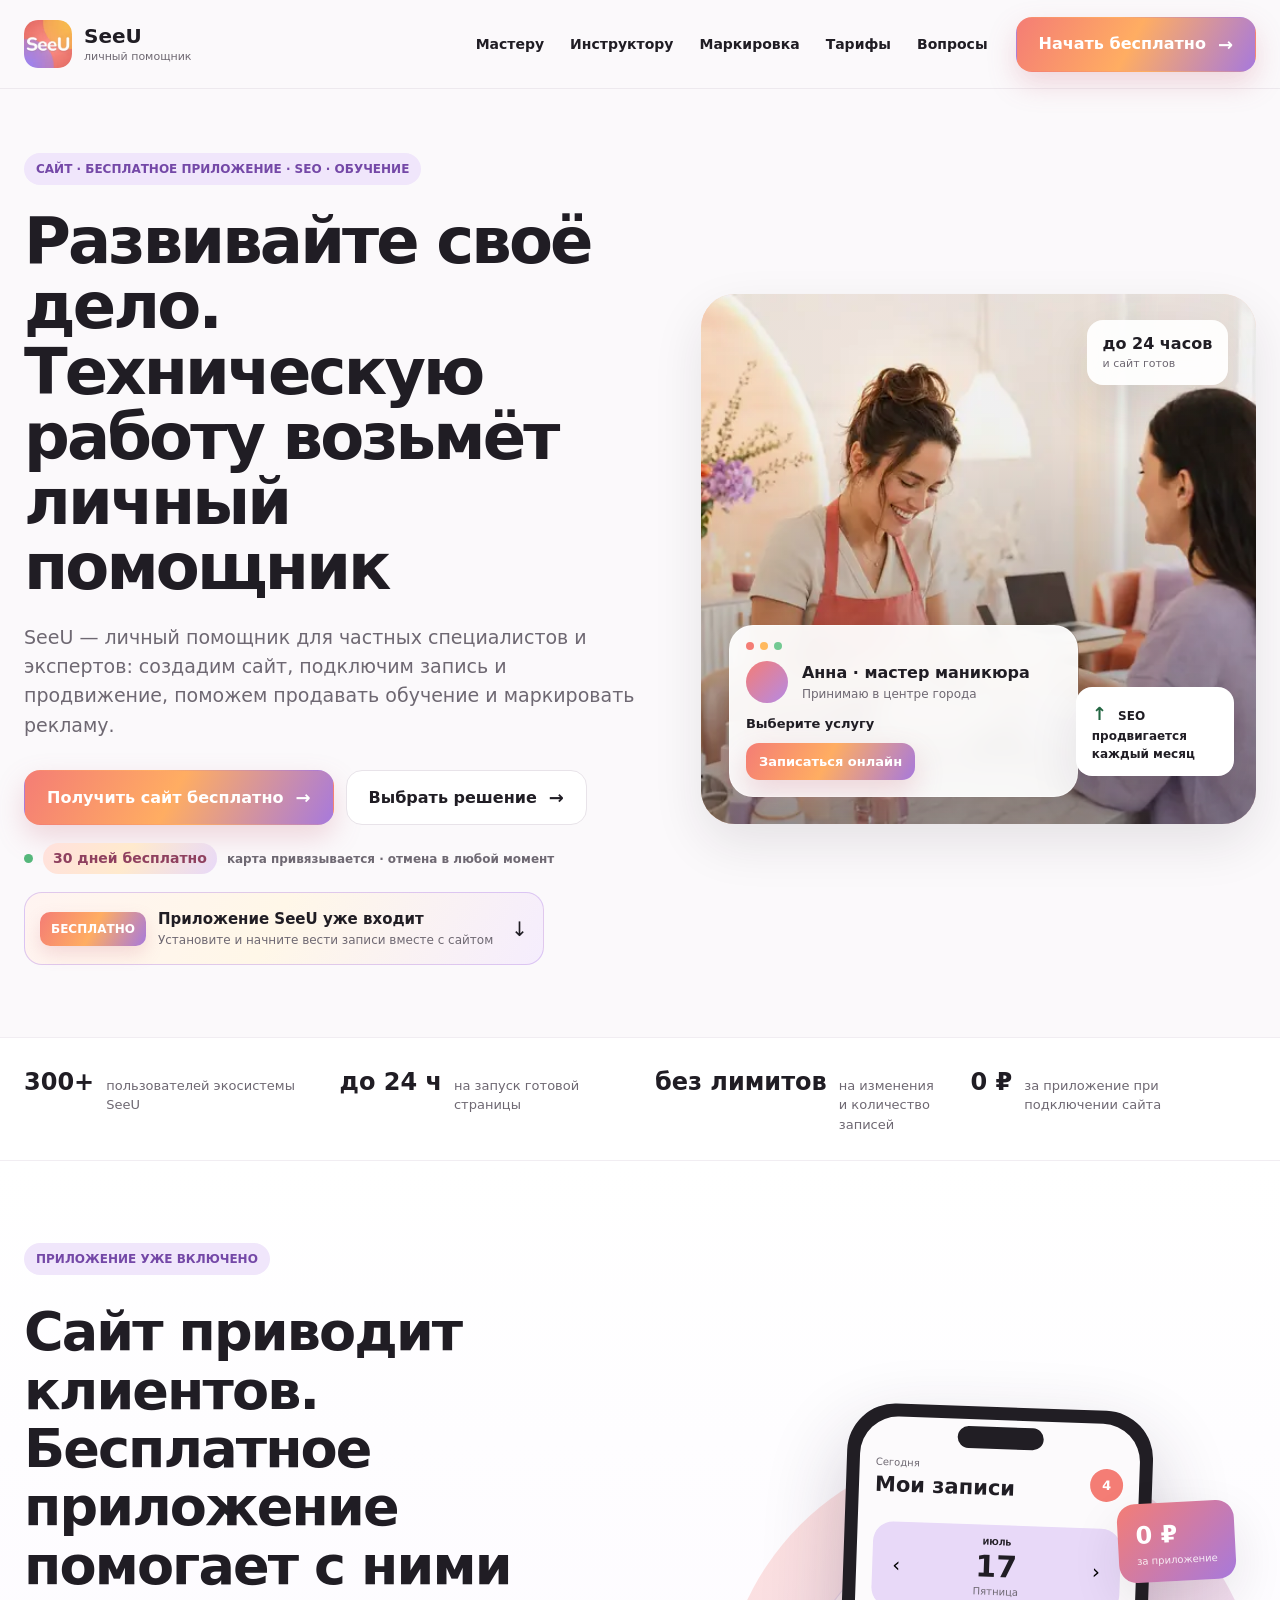
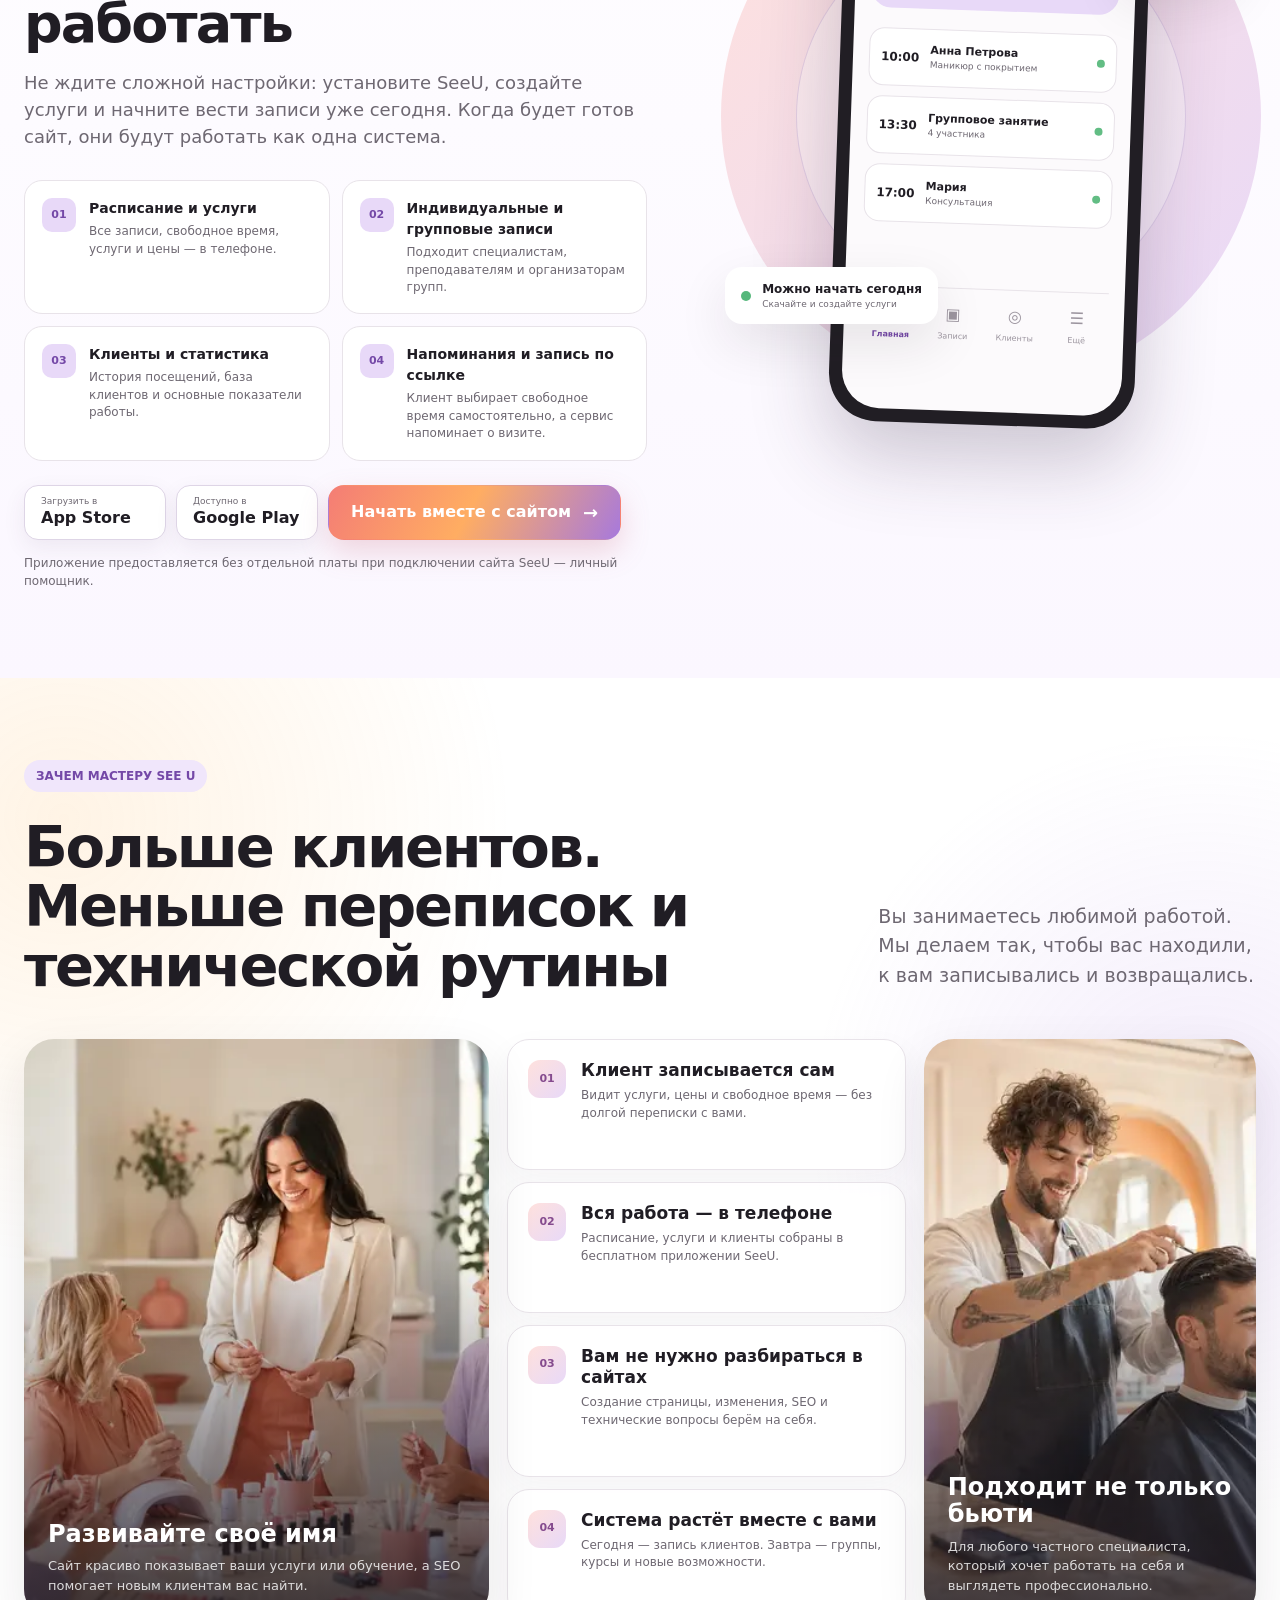
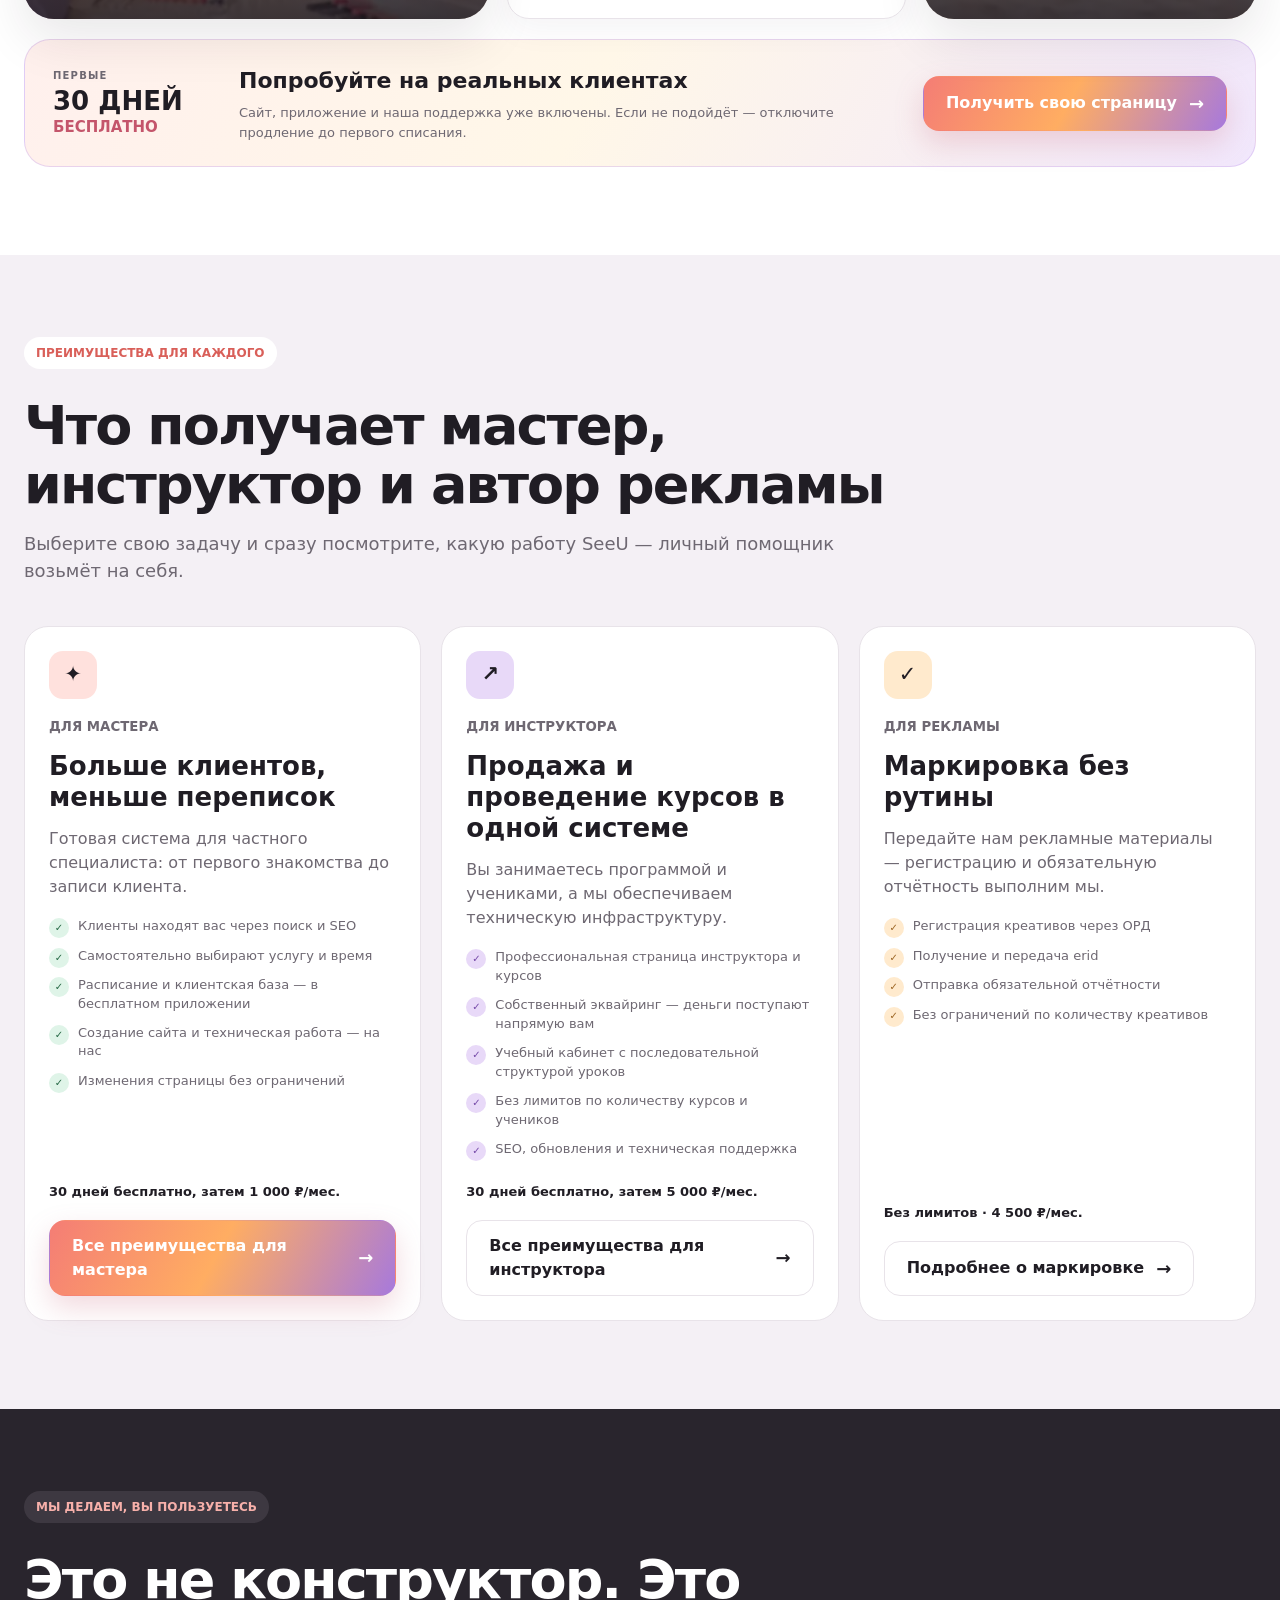
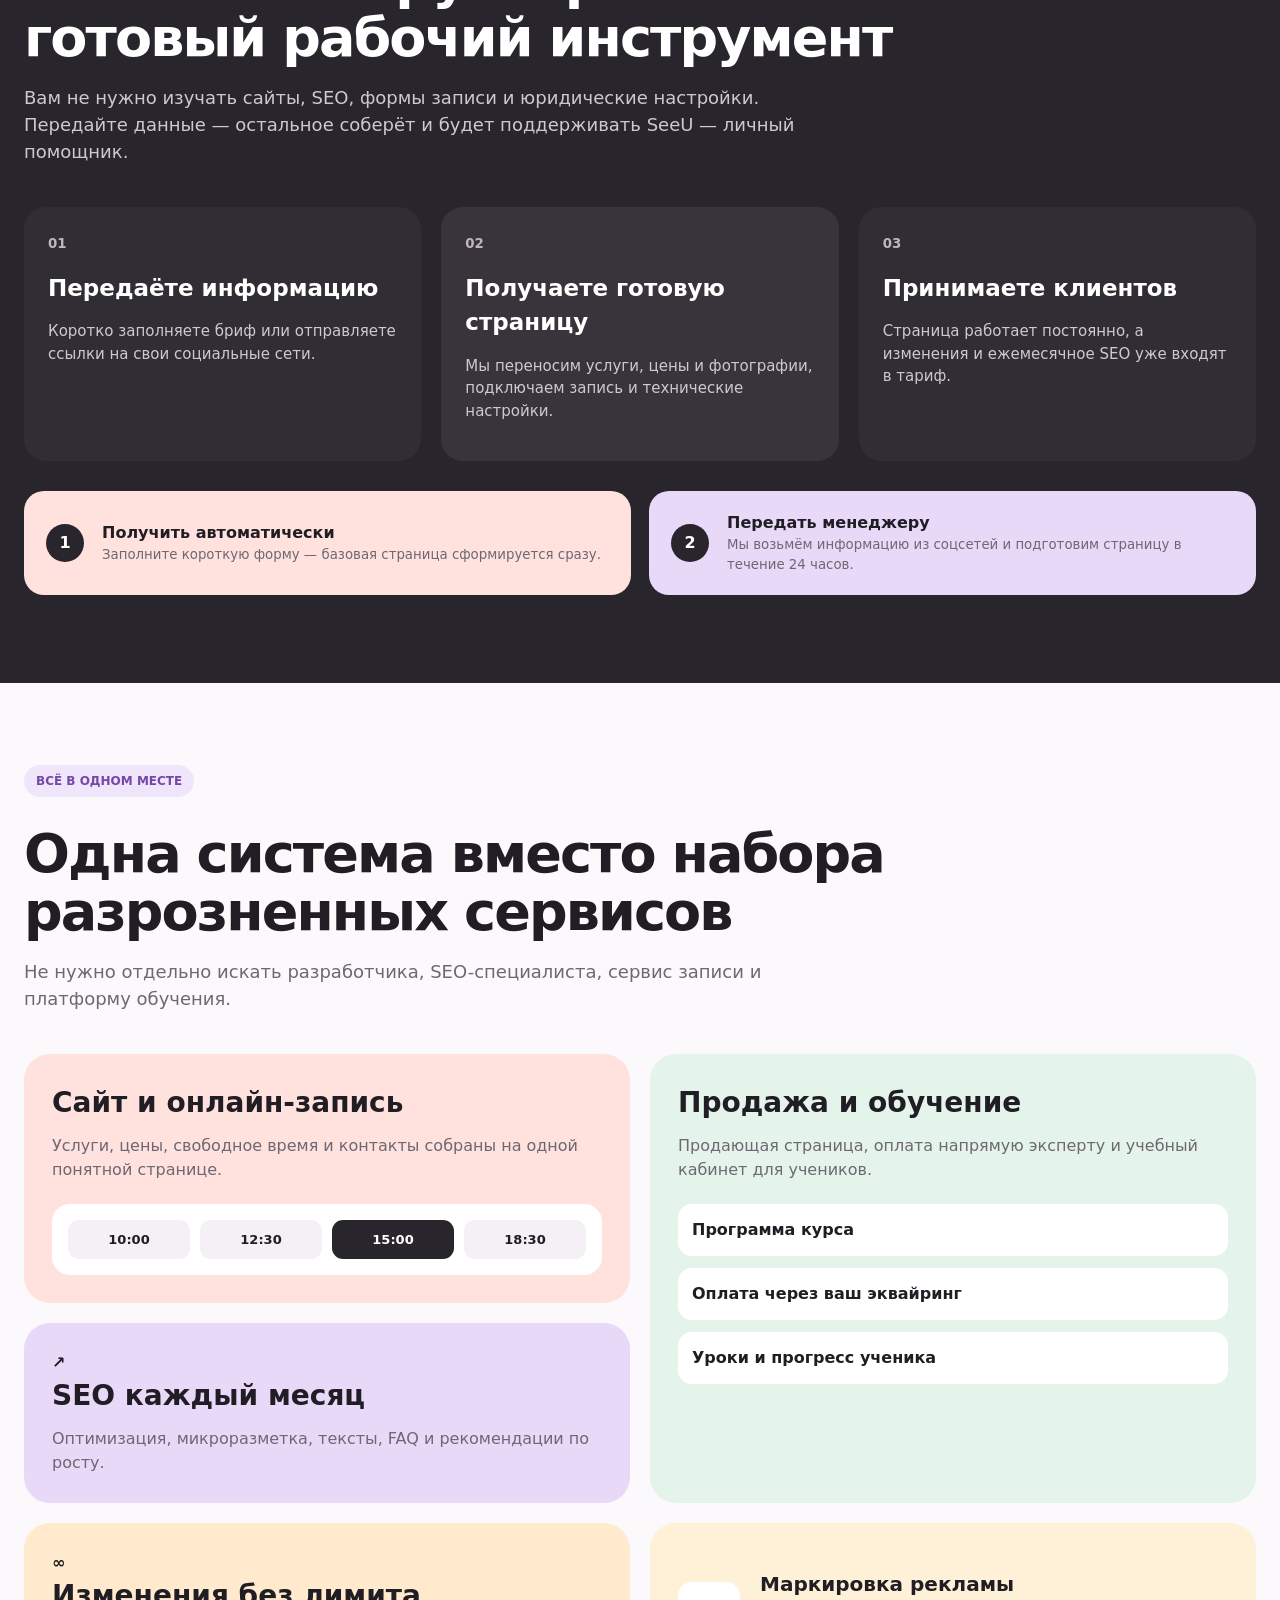
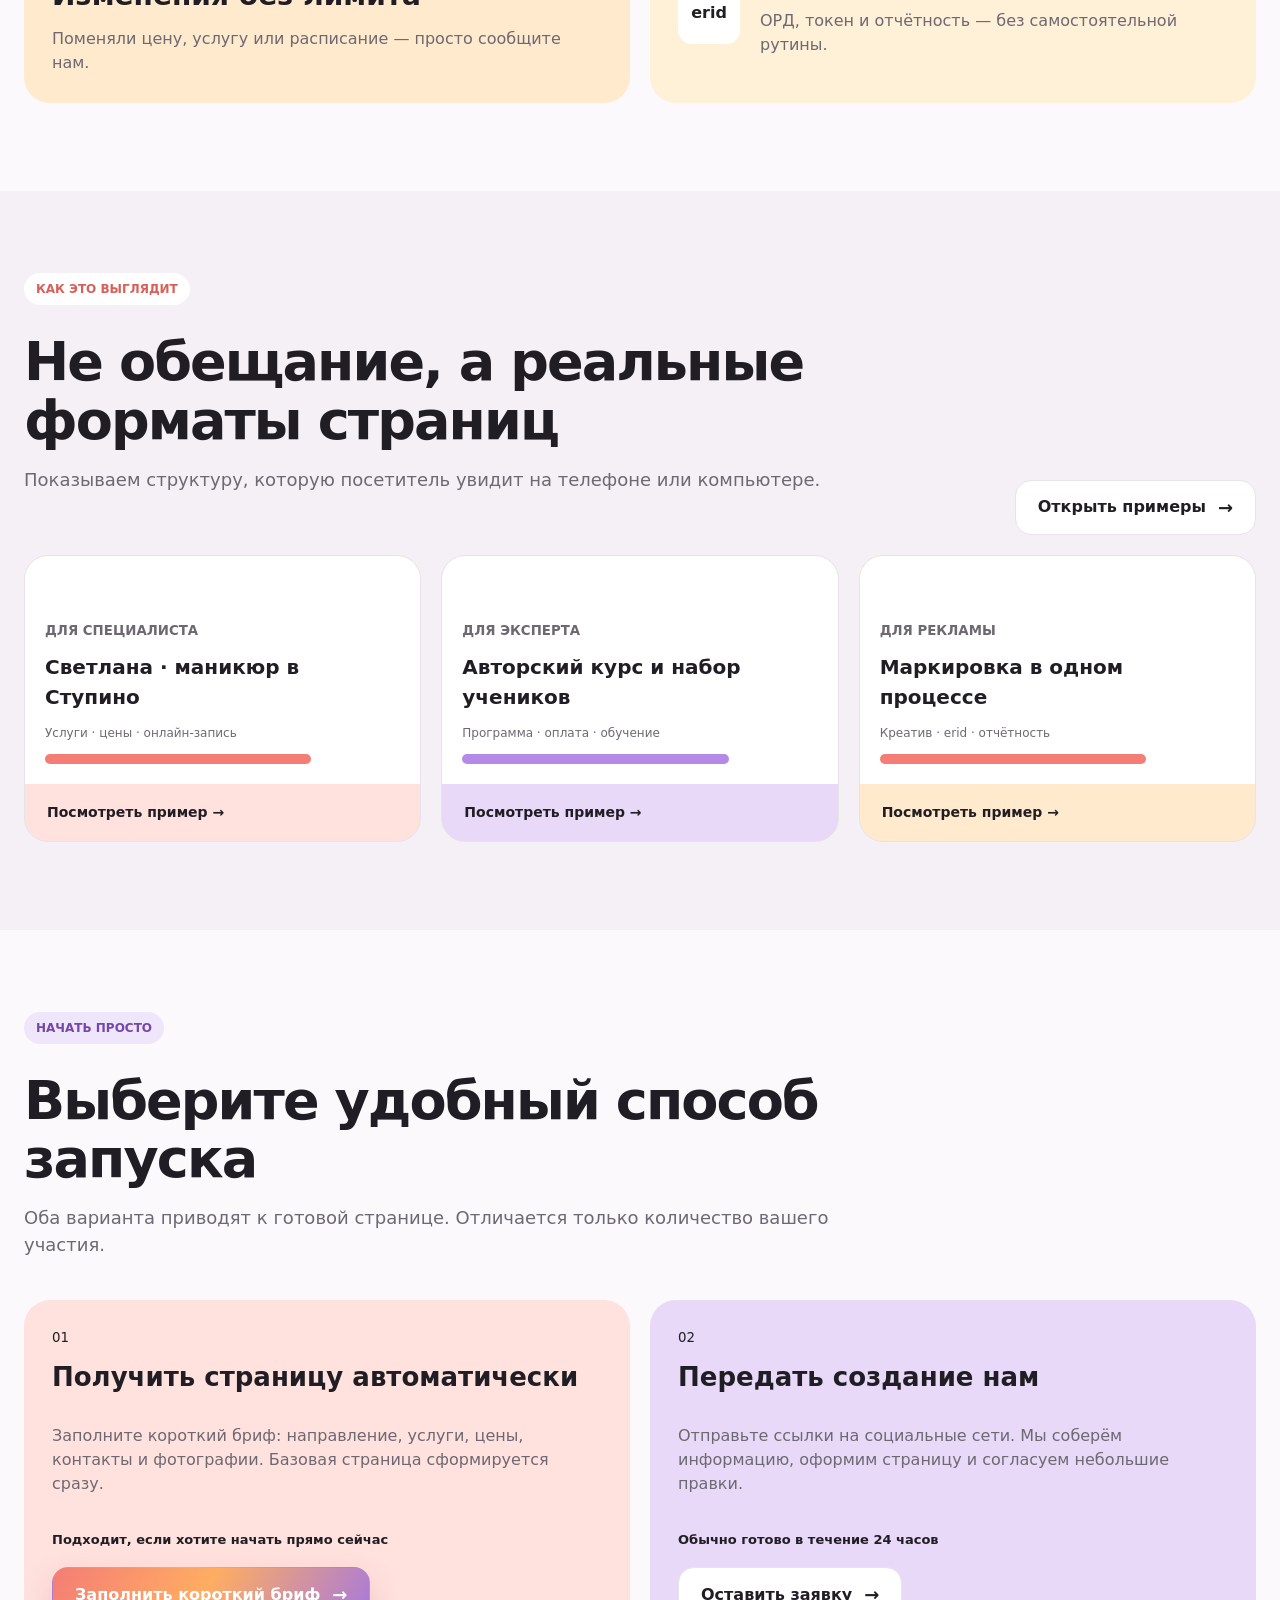
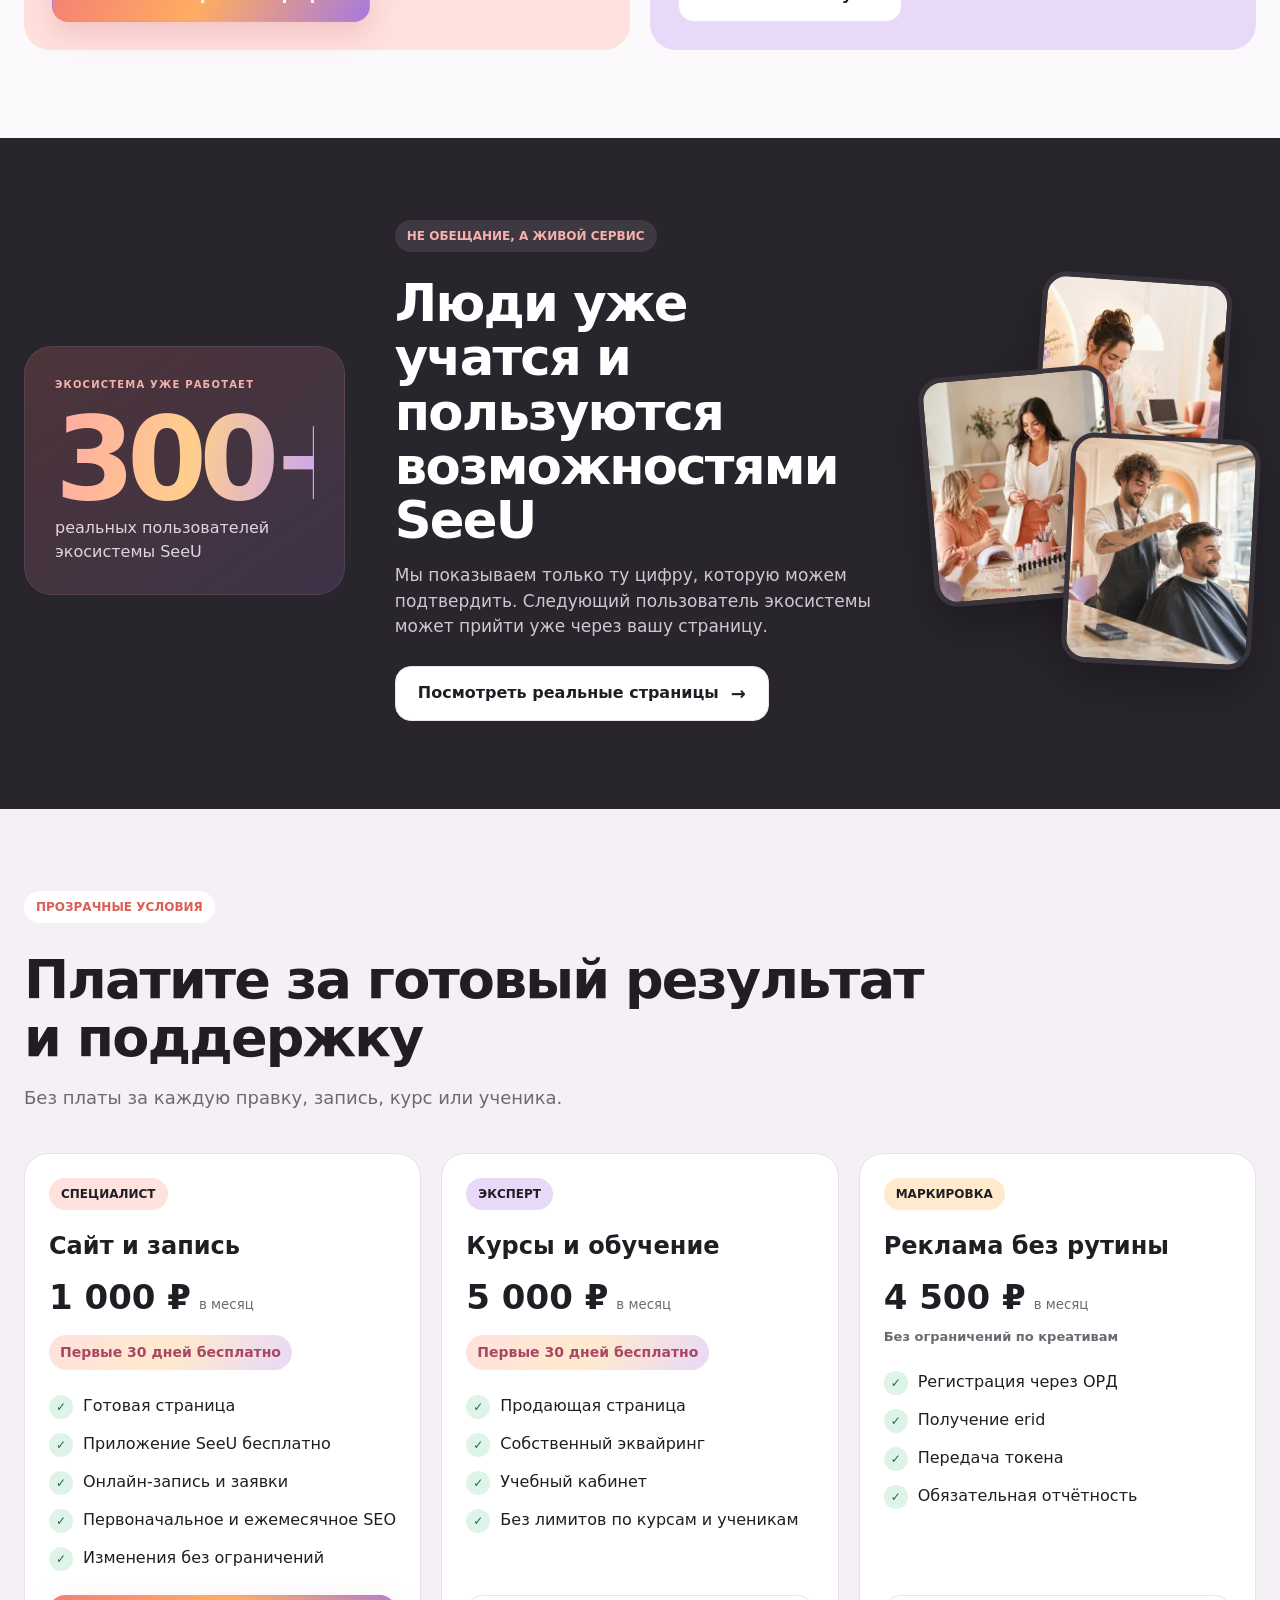
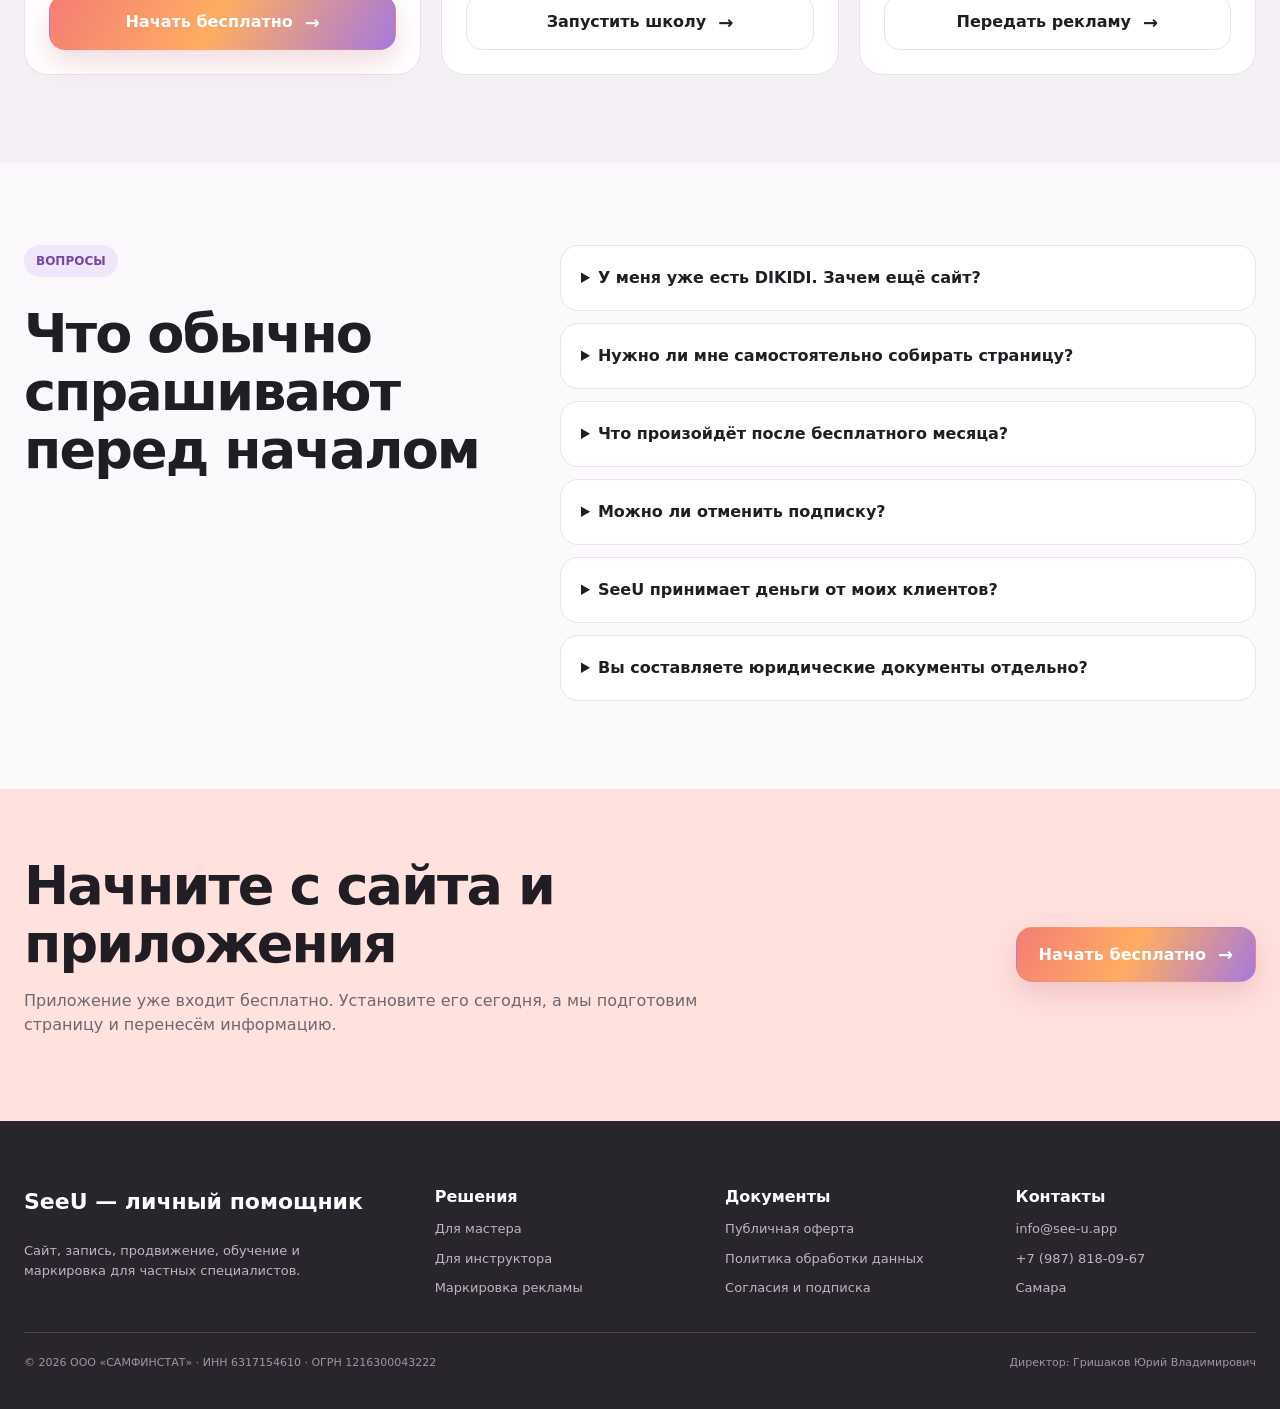
==== commit 79a9f08e: "Refresh homepage benefit styles" ====
--- a/index.html
+++ b/index.html
@@ -1,4 +1,4 @@
-<!DOCTYPE html><html lang="ru"><meta charset="utf-8"><meta content="width=device-width,initial-scale=1" name="viewport"><meta content="SeeU — личный помощник для частных специалистов и экспертов: сайт, бесплатное приложение, онлайн-запись, SEO, обучение и маркировка рекламы." name="description"><title>SeeU — личный помощник</title><link href="styles.css?v=20260720-5" rel="stylesheet"><link href="app.css?v=20260720-5" rel="stylesheet"><header class="site-header"><div class="container header-inner"><a href="#top" class="brand" aria-label="SeeU — личный помощник"><img alt="" src="assets/seeu-logo.webp" height="48" width="48"><span><strong>SeeU</strong><small>личный помощник</small></span></a><button type="button" class="menu-toggle" aria-controls="main-nav" aria-expanded="false">Меню</button><nav aria-label="Главное меню" class="main-nav" id="main-nav"><a href="master.html">Мастеру</a><a href="instructor.html">Инструктору</a><a href="marking.html">Маркировка</a><a href="#pricing">Тарифы</a><a href="#faq">Вопросы</a></nav><button type="button" class="button button-dark header-cta" data-open-brief>Начать бесплатно <span>→</span></button></div></header><main id="top"><section class="hero"><div class="container hero-grid"><div class="hero-copy"><p class="eyebrow eyebrow-lilac">САЙТ · БЕСПЛАТНОЕ ПРИЛОЖЕНИЕ · SEO · ОБУЧЕНИЕ<h1>Развивайте своё дело. Техническую работу возьмёт личный помощник</h1><p class="lead">SeeU — личный помощник для частных специалистов и экспертов: создадим сайт, подключим запись и продвижение, поможем продавать обучение и маркировать рекламу.<div class="button-row"><button type="button" class="button button-dark" data-open-brief>Получить сайт бесплатно <span>→</span></button><a href="#solutions" class="button button-light">Выбрать решение <span>→</span></a></div><p class="trial-note"><i></i><strong>30 дней бесплатно</strong><span>карта привязывается · отмена в любой момент</span></p><a href="#app" class="app-included"><b>Бесплатно</b><span><strong>Приложение SeeU уже входит</strong><small>Установите и начните вести записи вместе с сайтом</small></span><em>↓</em></a></div><div class="hero-visual" aria-label="Мастер работает с клиентом, пока SeeU помогает с записью и продвижением" role="img"><img alt="Мастер маникюра работает с клиенткой в светлой студии" src="assets/lifestyle-nail-master.webp" class="hero-lifestyle"><div class="speed-badge"><strong>до 24 часов</strong><span>и сайт готов</span></div><div class="browser-card"><div class="browser-dots"><i></i><i></i><i></i></div><div class="profile-line"><div class="avatar"></div><div><strong>Анна · мастер маникюра</strong><span>Принимаю в центре города</span></div></div><p class="mini-title">Выберите услугу<div class="service-row selected"><span><strong>Маникюр с покрытием</strong><small>2 300 ₽ · 2 часа</small></span><b>Выбрано</b></div><div class="service-row"><span><strong>Снятие + маникюр</strong><small>1 400 ₽ · 1,5 часа</small></span><b>＋</b></div><div class="service-row"><span><strong>Укрепление ногтей</strong><small>700 ₽ · 30 минут</small></span><b>＋</b></div><span class="mock-button">Записаться онлайн</span></div><div class="seo-badge"><b>↑</b> SEO продвигается каждый месяц</div></div></div></section><section class="proof-strip" aria-label="Факты о сервисе"><div class="container proof-grid"><p><strong>300+</strong><span>пользователей экосистемы SeeU</span><p><strong>до 24 ч</strong><span>на запуск готовой страницы</span><p><strong>без лимитов</strong><span>на изменения и количество записей</span><p><strong>0 ₽</strong><span>за приложение при подключении сайта</span></div></section><section class="section app-section" id="app"><div class="container app-grid"><div class="app-copy"><p class="eyebrow eyebrow-lilac">ПРИЛОЖЕНИЕ УЖЕ ВКЛЮЧЕНО<div class="section-heading"><h2>Сайт приводит клиентов. Бесплатное приложение помогает с ними работать</h2><p>Не ждите сложной настройки: установите SeeU, создайте услуги и начните вести записи уже сегодня. Когда будет готов сайт, они будут работать как одна система.</div><div class="app-benefits"><article><b>01</b><span><strong>Расписание и услуги</strong><small>Все записи, свободное время, услуги и цены — в телефоне.</small></span></article><article><b>02</b><span><strong>Индивидуальные и групповые записи</strong><small>Подходит специалистам, преподавателям и организаторам групп.</small></span></article><article><b>03</b><span><strong>Клиенты и статистика</strong><small>История посещений, база клиентов и основные показатели работы.</small></span></article><article><b>04</b><span><strong>Напоминания и запись по ссылке</strong><small>Клиент выбирает свободное время самостоятельно, а сервис напоминает о визите.</small></span></article></div><div class="app-actions"><a href="https://apps.apple.com/ru/app/seeu-%D0%BB%D0%B8%D1%87%D0%BD%D1%8B%D0%B9-%D0%BF%D0%BE%D0%BC%D0%BE%D1%89%D0%BD%D0%B8%D0%BA/id1665151488" class="store-button" rel="noopener" target="_blank"><small>Загрузить в</small><strong>App Store</strong></a><a href="https://play.google.com/store/apps/details?id=com.seeu.mobile" class="store-button" rel="noopener" target="_blank"><small>Доступно в</small><strong>Google Play</strong></a><button type="button" class="button button-dark" data-open-brief>Начать вместе с сайтом <span>→</span></button></div><p class="app-note">Приложение предоставляется без отдельной платы при подключении сайта SeeU — личный помощник.</div><div class="app-phone-wrap" aria-label="Пример интерфейса приложения SeeU" role="img"><div class="app-orbit orbit-one"></div><div class="app-orbit orbit-two"></div><div class="phone-shell"><div class="phone-speaker"></div><div class="phone-screen"><div class="phone-head"><span><small>Сегодня</small><strong>Мои записи</strong></span><b>4</b></div><div class="phone-date"><button type="button">‹</button><span><small>ИЮЛЬ</small><strong>17</strong><em>Пятница</em></span><button type="button">›</button></div><div class="phone-appointments"><article><time>10:00</time><span><strong>Анна Петрова</strong><small>Маникюр с покрытием</small></span><i></i></article><article><time>13:30</time><span><strong>Групповое занятие</strong><small>4 участника</small></span><i></i></article><article><time>17:00</time><span><strong>Мария</strong><small>Консультация</small></span><i></i></article></div><div class="phone-nav"><b>⌂<small>Главная</small></b><span>▣<small>Записи</small></span><span>◎<small>Клиенты</small></span><span>☰<small>Ещё</small></span></div></div></div><div class="free-app-badge"><strong>0 ₽</strong><span>за приложение</span></div><div class="today-badge"><i></i><span><strong>Можно начать сегодня</strong><small>Скачайте и создайте услуги</small></span></div></div></div></section><section class="section why-section"><div class="container"><div class="why-heading"><div><p class="eyebrow eyebrow-lilac">ЗАЧЕМ МАСТЕРУ SEE U<h2>Больше клиентов. Меньше переписок и технической рутины</h2></div><p>Вы занимаетесь любимой работой. Мы делаем так, чтобы вас находили, к вам записывались и возвращались.</div><div class="why-grid"><figure class="why-photo why-photo-instructor"><img alt="Инструктор проводит обучение для мастеров" src="assets/lifestyle-instructor.webp" loading="lazy"><figcaption><strong>Развивайте своё имя</strong><span>Сайт красиво показывает ваши услуги или обучение, а SEO помогает новым клиентам вас найти.</span></figcaption></figure><div class="why-benefits"><article><b>01</b><span><strong>Клиент записывается сам</strong><small>Видит услуги, цены и свободное время — без долгой переписки с вами.</small></span></article><article><b>02</b><span><strong>Вся работа — в телефоне</strong><small>Расписание, услуги и клиенты собраны в бесплатном приложении SeeU.</small></span></article><article><b>03</b><span><strong>Вам не нужно разбираться в сайтах</strong><small>Создание страницы, изменения, SEO и технические вопросы берём на себя.</small></span></article><article><b>04</b><span><strong>Система растёт вместе с вами</strong><small>Сегодня — запись клиентов. Завтра — группы, курсы и новые возможности.</small></span></article></div><figure class="why-photo why-photo-barber"><img alt="Молодой барбер работает с клиентом" src="assets/lifestyle-barber.webp" loading="lazy"><figcaption><strong>Подходит не только бьюти</strong><span>Для любого частного специалиста, который хочет работать на себя и выглядеть профессионально.</span></figcaption></figure></div><div class="free-start-banner"><div class="free-start-number"><small>ПЕРВЫЕ</small><strong>30 ДНЕЙ</strong><b>БЕСПЛАТНО</b></div><div><h3>Попробуйте на реальных клиентах</h3><p>Сайт, приложение и наша поддержка уже включены. Если не подойдёт — отключите продление до первого списания.</div><button type="button" class="button button-dark" data-open-brief>Получить свою страницу <span>→</span></button></div></div></section><section class="section section-soft" id="solutions"><div class="container"><p class="eyebrow eyebrow-white">ПРЕИМУЩЕСТВА ДЛЯ КАЖДОГО</p><div class="section-heading"><h2>Что получает мастер, инструктор и автор рекламы</h2><p>Выберите свою задачу и сразу посмотрите, какую работу SeeU — личный помощник возьмёт на себя.</p></div><div class="cards-3 solution-grid">
+<!DOCTYPE html><html lang="ru"><meta charset="utf-8"><meta content="width=device-width,initial-scale=1" name="viewport"><meta content="SeeU — личный помощник для частных специалистов и экспертов: сайт, бесплатное приложение, онлайн-запись, SEO, обучение и маркировка рекламы." name="description"><title>SeeU — личный помощник</title><link href="styles.css?v=20260720-7" rel="stylesheet"><link href="app.css?v=20260720-5" rel="stylesheet"><header class="site-header"><div class="container header-inner"><a href="#top" class="brand" aria-label="SeeU — личный помощник"><img alt="" src="assets/seeu-logo.webp" height="48" width="48"><span><strong>SeeU</strong><small>личный помощник</small></span></a><button type="button" class="menu-toggle" aria-controls="main-nav" aria-expanded="false">Меню</button><nav aria-label="Главное меню" class="main-nav" id="main-nav"><a href="master.html">Мастеру</a><a href="instructor.html">Инструктору</a><a href="marking.html">Маркировка</a><a href="#pricing">Тарифы</a><a href="#faq">Вопросы</a></nav><button type="button" class="button button-dark header-cta" data-open-brief>Начать бесплатно <span>→</span></button></div></header><main id="top"><section class="hero"><div class="container hero-grid"><div class="hero-copy"><p class="eyebrow eyebrow-lilac">САЙТ · БЕСПЛАТНОЕ ПРИЛОЖЕНИЕ · SEO · ОБУЧЕНИЕ<h1>Развивайте своё дело. Техническую работу возьмёт личный помощник</h1><p class="lead">SeeU — личный помощник для частных специалистов и экспертов: создадим сайт, подключим запись и продвижение, поможем продавать обучение и маркировать рекламу.<div class="button-row"><button type="button" class="button button-dark" data-open-brief>Получить сайт бесплатно <span>→</span></button><a href="#solutions" class="button button-light">Выбрать решение <span>→</span></a></div><p class="trial-note"><i></i><strong>30 дней бесплатно</strong><span>карта привязывается · отмена в любой момент</span></p><a href="#app" class="app-included"><b>Бесплатно</b><span><strong>Приложение SeeU уже входит</strong><small>Установите и начните вести записи вместе с сайтом</small></span><em>↓</em></a></div><div class="hero-visual" aria-label="Мастер работает с клиентом, пока SeeU помогает с записью и продвижением" role="img"><img alt="Мастер маникюра работает с клиенткой в светлой студии" src="assets/lifestyle-nail-master.webp" class="hero-lifestyle"><div class="speed-badge"><strong>до 24 часов</strong><span>и сайт готов</span></div><div class="browser-card"><div class="browser-dots"><i></i><i></i><i></i></div><div class="profile-line"><div class="avatar"></div><div><strong>Анна · мастер маникюра</strong><span>Принимаю в центре города</span></div></div><p class="mini-title">Выберите услугу<div class="service-row selected"><span><strong>Маникюр с покрытием</strong><small>2 300 ₽ · 2 часа</small></span><b>Выбрано</b></div><div class="service-row"><span><strong>Снятие + маникюр</strong><small>1 400 ₽ · 1,5 часа</small></span><b>＋</b></div><div class="service-row"><span><strong>Укрепление ногтей</strong><small>700 ₽ · 30 минут</small></span><b>＋</b></div><span class="mock-button">Записаться онлайн</span></div><div class="seo-badge"><b>↑</b> SEO продвигается каждый месяц</div></div></div></section><section class="proof-strip" aria-label="Факты о сервисе"><div class="container proof-grid"><p><strong>300+</strong><span>пользователей экосистемы SeeU</span><p><strong>до 24 ч</strong><span>на запуск готовой страницы</span><p><strong>без лимитов</strong><span>на изменения и количество записей</span><p><strong>0 ₽</strong><span>за приложение при подключении сайта</span></div></section><section class="section app-section" id="app"><div class="container app-grid"><div class="app-copy"><p class="eyebrow eyebrow-lilac">ПРИЛОЖЕНИЕ УЖЕ ВКЛЮЧЕНО<div class="section-heading"><h2>Сайт приводит клиентов. Бесплатное приложение помогает с ними работать</h2><p>Не ждите сложной настройки: установите SeeU, создайте услуги и начните вести записи уже сегодня. Когда будет готов сайт, они будут работать как одна система.</div><div class="app-benefits"><article><b>01</b><span><strong>Расписание и услуги</strong><small>Все записи, свободное время, услуги и цены — в телефоне.</small></span></article><article><b>02</b><span><strong>Индивидуальные и групповые записи</strong><small>Подходит специалистам, преподавателям и организаторам групп.</small></span></article><article><b>03</b><span><strong>Клиенты и статистика</strong><small>История посещений, база клиентов и основные показатели работы.</small></span></article><article><b>04</b><span><strong>Напоминания и запись по ссылке</strong><small>Клиент выбирает свободное время самостоятельно, а сервис напоминает о визите.</small></span></article></div><div class="app-actions"><a href="https://apps.apple.com/ru/app/seeu-%D0%BB%D0%B8%D1%87%D0%BD%D1%8B%D0%B9-%D0%BF%D0%BE%D0%BC%D0%BE%D1%89%D0%BD%D0%B8%D0%BA/id1665151488" class="store-button" rel="noopener" target="_blank"><small>Загрузить в</small><strong>App Store</strong></a><a href="https://play.google.com/store/apps/details?id=com.seeu.mobile" class="store-button" rel="noopener" target="_blank"><small>Доступно в</small><strong>Google Play</strong></a><button type="button" class="button button-dark" data-open-brief>Начать вместе с сайтом <span>→</span></button></div><p class="app-note">Приложение предоставляется без отдельной платы при подключении сайта SeeU — личный помощник.</div><div class="app-phone-wrap" aria-label="Пример интерфейса приложения SeeU" role="img"><div class="app-orbit orbit-one"></div><div class="app-orbit orbit-two"></div><div class="phone-shell"><div class="phone-speaker"></div><div class="phone-screen"><div class="phone-head"><span><small>Сегодня</small><strong>Мои записи</strong></span><b>4</b></div><div class="phone-date"><button type="button">‹</button><span><small>ИЮЛЬ</small><strong>17</strong><em>Пятница</em></span><button type="button">›</button></div><div class="phone-appointments"><article><time>10:00</time><span><strong>Анна Петрова</strong><small>Маникюр с покрытием</small></span><i></i></article><article><time>13:30</time><span><strong>Групповое занятие</strong><small>4 участника</small></span><i></i></article><article><time>17:00</time><span><strong>Мария</strong><small>Консультация</small></span><i></i></article></div><div class="phone-nav"><b>⌂<small>Главная</small></b><span>▣<small>Записи</small></span><span>◎<small>Клиенты</small></span><span>☰<small>Ещё</small></span></div></div></div><div class="free-app-badge"><strong>0 ₽</strong><span>за приложение</span></div><div class="today-badge"><i></i><span><strong>Можно начать сегодня</strong><small>Скачайте и создайте услуги</small></span></div></div></div></section><section class="section why-section"><div class="container"><div class="why-heading"><div><p class="eyebrow eyebrow-lilac">ЗАЧЕМ МАСТЕРУ SEE U<h2>Больше клиентов. Меньше переписок и технической рутины</h2></div><p>Вы занимаетесь любимой работой. Мы делаем так, чтобы вас находили, к вам записывались и возвращались.</div><div class="why-grid"><figure class="why-photo why-photo-instructor"><img alt="Инструктор проводит обучение для мастеров" src="assets/lifestyle-instructor.webp" loading="lazy"><figcaption><strong>Развивайте своё имя</strong><span>Сайт красиво показывает ваши услуги или обучение, а SEO помогает новым клиентам вас найти.</span></figcaption></figure><div class="why-benefits"><article><b>01</b><span><strong>Клиент записывается сам</strong><small>Видит услуги, цены и свободное время — без долгой переписки с вами.</small></span></article><article><b>02</b><span><strong>Вся работа — в телефоне</strong><small>Расписание, услуги и клиенты собраны в бесплатном приложении SeeU.</small></span></article><article><b>03</b><span><strong>Вам не нужно разбираться в сайтах</strong><small>Создание страницы, изменения, SEO и технические вопросы берём на себя.</small></span></article><article><b>04</b><span><strong>Система растёт вместе с вами</strong><small>Сегодня — запись клиентов. Завтра — группы, курсы и новые возможности.</small></span></article></div><figure class="why-photo why-photo-barber"><img alt="Молодой барбер работает с клиентом" src="assets/lifestyle-barber.webp" loading="lazy"><figcaption><strong>Подходит не только бьюти</strong><span>Для любого частного специалиста, который хочет работать на себя и выглядеть профессионально.</span></figcaption></figure></div><div class="free-start-banner"><div class="free-start-number"><small>ПЕРВЫЕ</small><strong>30 ДНЕЙ</strong><b>БЕСПЛАТНО</b></div><div><h3>Попробуйте на реальных клиентах</h3><p>Сайт, приложение и наша поддержка уже включены. Если не подойдёт — отключите продление до первого списания.</div><button type="button" class="button button-dark" data-open-brief>Получить свою страницу <span>→</span></button></div></div></section><section class="section section-soft" id="solutions"><div class="container"><p class="eyebrow eyebrow-white">ПРЕИМУЩЕСТВА ДЛЯ КАЖДОГО</p><div class="section-heading"><h2>Что получает мастер, инструктор и автор рекламы</h2><p>Выберите свою задачу и сразу посмотрите, какую работу SeeU — личный помощник возьмёт на себя.</p></div><div class="cards-3 solution-grid">
 <article class="solution-card solution-card--master"><span class="coral card-icon">✦</span><small>ДЛЯ МАСТЕРА</small><h3>Больше клиентов, меньше переписок</h3><p>Готовая система для частного специалиста: от первого знакомства до записи клиента.</p><ul class="solution-benefits"><li>Клиенты находят вас через поиск и SEO</li><li>Самостоятельно выбирают услугу и время</li><li>Расписание и клиентская база — в бесплатном приложении</li><li>Создание сайта и техническая работа — на нас</li><li>Изменения страницы без ограничений</li></ul><div class="card-footer"><strong>30 дней бесплатно, затем 1 000 ₽/мес.</strong><a href="master.html" class="button button-dark">Все преимущества для мастера <span>→</span></a></div></article>
 <article class="solution-card solution-card--instructor"><span class="lilac card-icon">↗</span><small>ДЛЯ ИНСТРУКТОРА</small><h3>Продажа и проведение курсов в одной системе</h3><p>Вы занимаетесь программой и учениками, а мы обеспечиваем техническую инфраструктуру.</p><ul class="solution-benefits"><li>Профессиональная страница инструктора и курсов</li><li>Собственный эквайринг — деньги поступают напрямую вам</li><li>Учебный кабинет с последовательной структурой уроков</li><li>Без лимитов по количеству курсов и учеников</li><li>SEO, обновления и техническая поддержка</li></ul><div class="card-footer"><strong>30 дней бесплатно, затем 5 000 ₽/мес.</strong><a href="instructor.html" class="button button-light">Все преимущества для инструктора <span>→</span></a></div></article>
 <article class="solution-card solution-card--marking"><span class="card-icon apricot">✓</span><small>ДЛЯ РЕКЛАМЫ</small><h3>Маркировка без рутины</h3><p>Передайте нам рекламные материалы — регистрацию и обязательную отчётность выполним мы.</p><ul class="solution-benefits"><li>Регистрация креативов через ОРД</li><li>Получение и передача erid</li><li>Отправка обязательной отчётности</li><li>Без ограничений по количеству креативов</li></ul><div class="card-footer"><strong>Без лимитов · 4 500 ₽/мес.</strong><a href="marking.html" class="button button-light">Подробнее о маркировке <span>→</span></a></div></article>
--- a/styles.css
+++ b/styles.css
@@ -26,3 +26,42 @@
   .hero { padding-block: 34px 42px; }
   .final-cta { padding-block: 44px; }
 }
+
+/* Role-specific benefits on the homepage */
+.solution-card { min-height: 570px; }
+.solution-card > p { margin: 0 0 18px; }
+.solution-benefits {
+  display: grid;
+  gap: 11px;
+  margin: 0 0 24px;
+  padding: 0;
+  list-style: none;
+}
+.solution-benefits li {
+  position: relative;
+  padding-left: 29px;
+  color: var(--muted);
+  font-size: 13px;
+  line-height: 1.42;
+}
+.solution-benefits li::before {
+  position: absolute;
+  top: 1px;
+  left: 0;
+  display: grid;
+  place-items: center;
+  width: 20px;
+  height: 20px;
+  border-radius: 50%;
+  background: var(--green);
+  color: #236642;
+  content: "✓";
+  font-size: 10px;
+  font-weight: 900;
+}
+.solution-card--instructor .solution-benefits li::before { background: var(--lilac-soft); color: #7448a7; }
+.solution-card--marking .solution-benefits li::before { background: var(--apricot-soft); color: #9b6422; }
+
+@media (max-width: 720px) {
+  .solution-card { min-height: auto; }
+}
